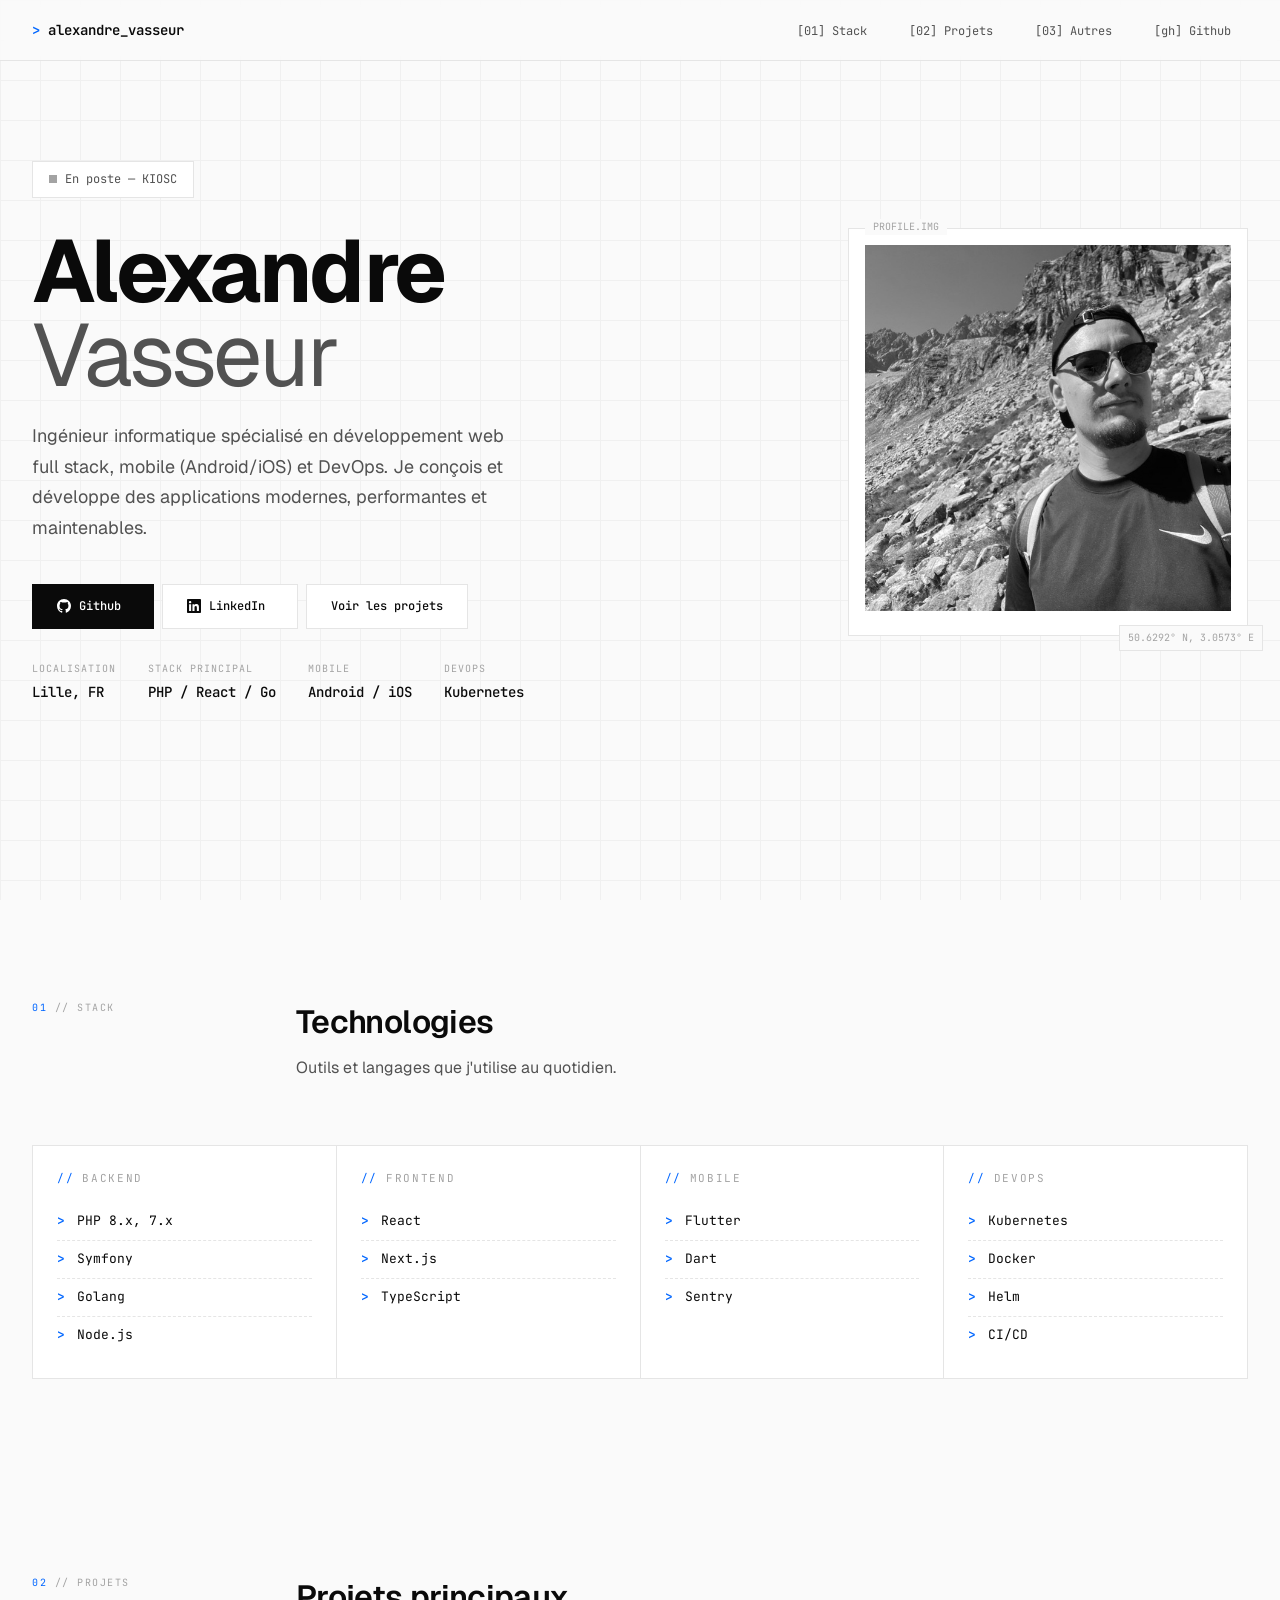
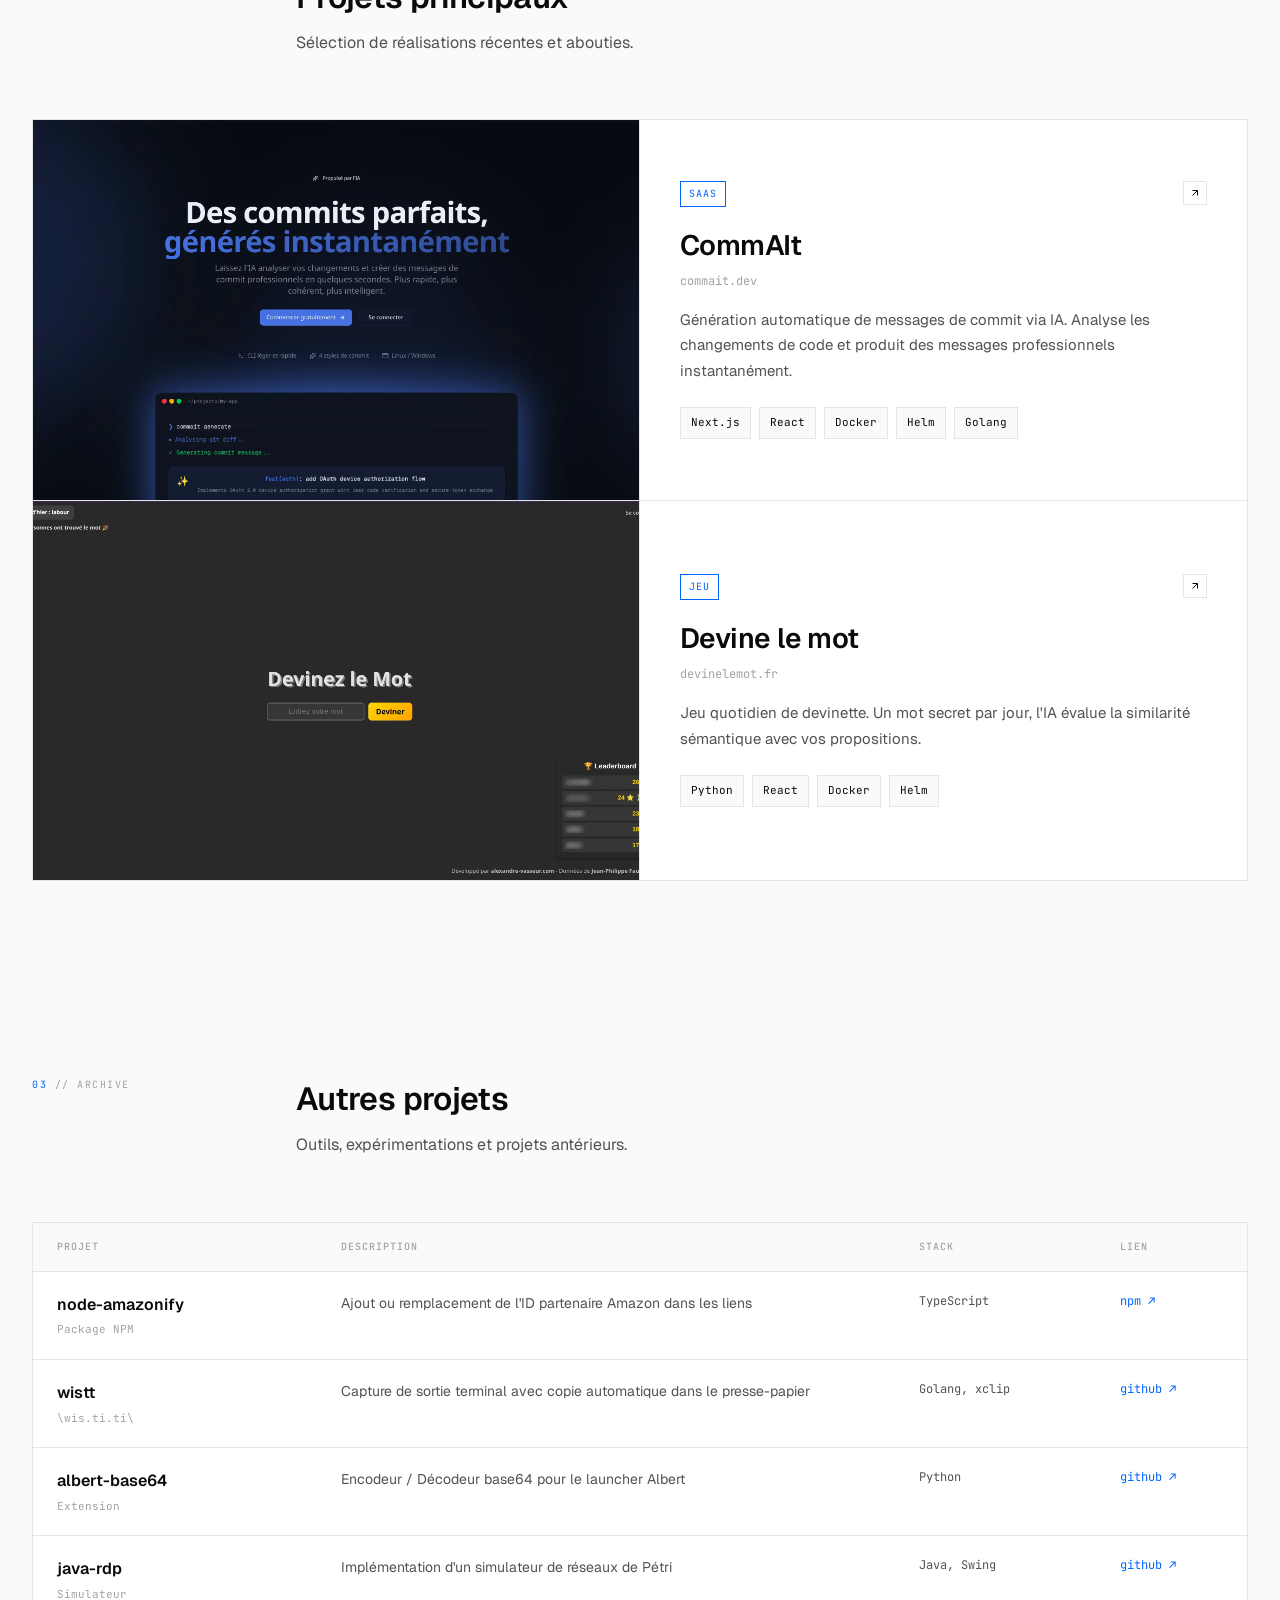
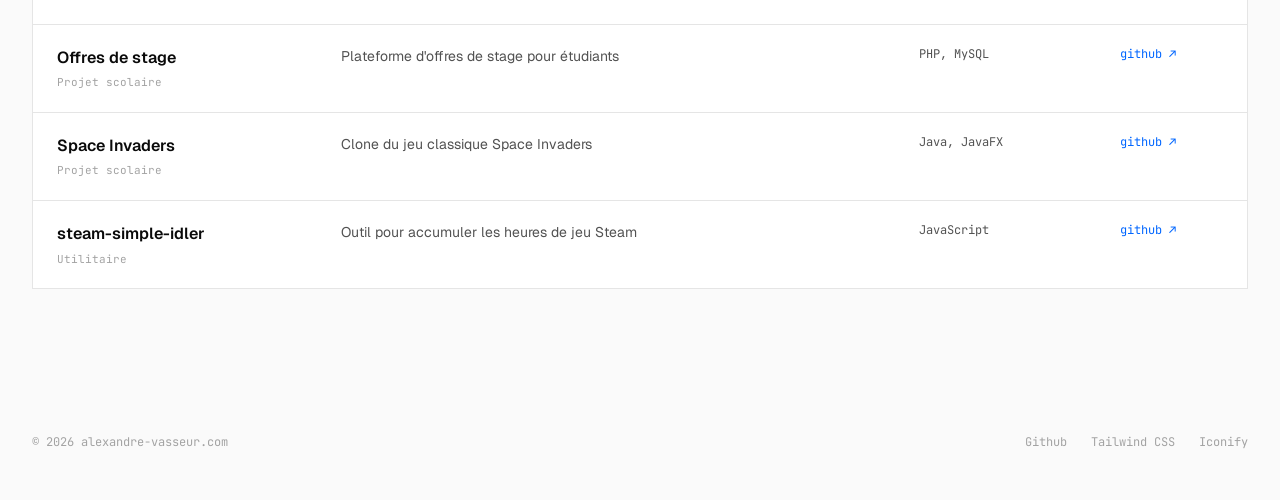
==== index.html @ a8e0637c "feat(website): remove unused OG image meta tag" ====
<!doctype html>
<html lang="fr">
    <head>
        <meta charset="UTF-8" />
        <meta name="viewport" content="width=device-width, initial-scale=1.0" />
        <title>Alexandre Vasseur — Ingénieur Full Stack</title>

        <!-- SEO -->
        <meta
            name="description"
            content="Ingénieur informatique spécialisé en développement web full stack, mobile (Android/iOS) et DevOps Kubernetes. Basé à Lille, France."
        />
        <meta
            name="keywords"
            content="développeur, full stack, PHP, React, Golang, Kubernetes, DevOps, mobile, Android, iOS, Lille"
        />
        <meta name="author" content="Alexandre Vasseur" />

        <!-- Open Graph / Facebook -->
        <meta property="og:type" content="website" />
        <meta property="og:url" content="https://alexandre-vasseur.com/" />
        <meta
            property="og:title"
            content="Alexandre Vasseur — Ingénieur Full Stack"
        />
        <meta
            property="og:description"
            content="Ingénieur informatique spécialisé en développement web full stack, mobile (Android/iOS) et DevOps Kubernetes. Basé à Lille, France."
        />
        <meta property="og:locale" content="fr_FR" />

        <!-- Canonical -->
        <link rel="canonical" href="https://alexandre-vasseur.com/" />

        <link rel="preconnect" href="https://fonts.googleapis.com" />
        <link rel="preconnect" href="https://fonts.gstatic.com" crossorigin />
        <link
            href="https://fonts.googleapis.com/css2?family=JetBrains+Mono:wght@400;500;600;700&family=Geist:wght@400;500;600;700&display=swap"
            rel="stylesheet"
        />
        <style>
            :root {
                --bg: #fafafa;
                --surface: #ffffff;
                --text: #0a0a0a;
                --text-secondary: #525252;
                --text-muted: #a3a3a3;
                --border: #e5e5e5;
                --border-strong: #d4d4d4;
                --accent: #0066ff;
                --accent-muted: #e8f0ff;
                --grid: #f0f0f0;
            }

            * {
                margin: 0;
                padding: 0;
                box-sizing: border-box;
            }

            html {
                scroll-behavior: smooth;
            }

            body {
                font-family: "Geist", system-ui, sans-serif;
                background: var(--bg);
                color: var(--text);
                line-height: 1.6;
                position: relative;
            }

            body::before {
                content: "";
                position: fixed;
                top: 0;
                left: 0;
                width: 100%;
                height: 100%;
                background-image:
                    linear-gradient(var(--grid) 1px, transparent 1px),
                    linear-gradient(90deg, var(--grid) 1px, transparent 1px);
                background-size: 40px 40px;
                pointer-events: none;
                z-index: -1;
            }

            .mono {
                font-family: "JetBrains Mono", monospace;
            }

            header {
                position: fixed;
                top: 0;
                left: 0;
                right: 0;
                z-index: 100;
                background: rgba(250, 250, 250, 0.9);
                backdrop-filter: blur(8px);
                border-bottom: 1px solid var(--border);
            }

            .header-inner {
                max-width: 1400px;
                margin: 0 auto;
                padding: 0 2rem;
                height: 60px;
                display: flex;
                align-items: center;
                justify-content: space-between;
            }

            .logo {
                font-family: "JetBrains Mono", monospace;
                font-size: 0.875rem;
                font-weight: 600;
                color: var(--text);
                text-decoration: none;
                display: flex;
                align-items: center;
                gap: 0.5rem;
            }

            .logo::before {
                content: ">";
                color: var(--accent);
            }

            .nav-links {
                display: flex;
                gap: 0.5rem;
                list-style: none;
            }

            .nav-links a {
                font-family: "JetBrains Mono", monospace;
                font-size: 0.75rem;
                text-decoration: none;
                color: var(--text-secondary);
                padding: 0.5rem 1rem;
                border: 1px solid transparent;
                transition: all 0.15s ease;
            }

            .nav-links a:hover {
                color: var(--text);
                border-color: var(--border);
                background: var(--surface);
            }

            .nav-links a.external-link::after {
                content: "";
                display: inline-block;
                width: 0;
                overflow: hidden;
                transition: width 0.15s ease;
            }

            .nav-links a.external-link:hover::after {
                content: " ↗";
                width: 1.2em;
            }

            /* External link buttons */
            .btn.external-link .arrow {
                display: inline-block;
                width: 0;
                overflow: hidden;
                transition: width 0.15s ease;
            }

            .btn.external-link:hover .arrow {
                width: 1em;
                margin-left: 0.25rem;
            }

            .container {
                max-width: 1400px;
                margin: 0 auto;
                padding: 0 2rem;
            }

            .hero {
                min-height: 100vh;
                padding-top: 60px;
                display: grid;
                grid-template-columns: 1fr 400px;
                gap: 4rem;
                align-items: center;
            }

            .hero-content {
                padding: 4rem 0;
            }

            .hero-status {
                display: inline-flex;
                align-items: center;
                gap: 0.5rem;
                font-family: "JetBrains Mono", monospace;
                font-size: 0.75rem;
                color: var(--text-secondary);
                padding: 0.5rem 1rem;
                background: var(--surface);
                border: 1px solid var(--border);
                margin-bottom: 2rem;
            }

            .hero-status::before {
                content: "";
                width: 8px;
                height: 8px;
                background: var(--text-muted);
            }

            .hero-title {
                font-size: clamp(3rem, 7vw, 5.5rem);
                font-weight: 700;
                line-height: 0.95;
                letter-spacing: -0.03em;
                margin-bottom: 1.5rem;
            }

            .hero-title span {
                display: block;
            }

            .hero-title .outline {
                color: var(--text-secondary);
                font-weight: 400;
            }

            .hero-description {
                font-size: 1.125rem;
                color: var(--text-secondary);
                max-width: 500px;
                margin-bottom: 2.5rem;
                line-height: 1.7;
            }

            .hero-meta {
                display: flex;
                gap: 2rem;
                padding-top: 2rem;
            }

            .meta-item {
                display: flex;
                flex-direction: column;
                gap: 0.25rem;
            }

            .meta-label {
                font-family: "JetBrains Mono", monospace;
                font-size: 0.625rem;
                text-transform: uppercase;
                letter-spacing: 0.1em;
                color: var(--text-muted);
            }

            .meta-value {
                font-family: "JetBrains Mono", monospace;
                font-size: 0.875rem;
                font-weight: 500;
            }

            .hero-visual {
                position: relative;
                padding: 2rem 0;
            }

            .hero-image-container {
                position: relative;
                background: var(--surface);
                border: 1px solid var(--border);
                padding: 1rem;
            }

            .hero-image-container::before {
                content: "PROFILE.IMG";
                position: absolute;
                top: -0.625rem;
                left: 1rem;
                font-family: "JetBrains Mono", monospace;
                font-size: 0.625rem;
                background: var(--bg);
                padding: 0 0.5rem;
                color: var(--text-muted);
            }

            .hero-image {
                width: 100%;
                aspect-ratio: 1;
                object-fit: cover;
                filter: grayscale(100%);
                transition: filter 0.3s ease;
            }

            .hero-image-container:hover .hero-image {
                filter: grayscale(0%);
            }

            .hero-coords {
                position: absolute;
                bottom: -1rem;
                right: -1rem;
                font-family: "JetBrains Mono", monospace;
                font-size: 0.625rem;
                color: var(--text-muted);
                background: var(--bg);
                padding: 0.25rem 0.5rem;
                border: 1px solid var(--border);
            }

            .hero-links {
                display: flex;
                gap: 0.5rem;
                margin-top: 1.5rem;
            }

            .btn {
                font-family: "JetBrains Mono", monospace;
                font-size: 0.75rem;
                font-weight: 500;
                text-decoration: none;
                padding: 0.75rem 1.5rem;
                border: 1px solid var(--border);
                background: var(--surface);
                color: var(--text);
                display: inline-flex;
                align-items: center;
                gap: 0.5rem;
                transition: all 0.15s ease;
                cursor: pointer;
            }

            .btn:hover {
                border-color: var(--text);
            }

            .btn-primary {
                background: var(--text);
                color: var(--surface);
                border-color: var(--text);
            }

            .btn-primary:hover {
                background: var(--accent);
                border-color: var(--accent);
            }

            .btn svg {
                width: 14px;
                height: 14px;
            }

            section {
                padding: 6rem 0;
            }

            .section-header {
                display: grid;
                grid-template-columns: 200px 1fr;
                gap: 4rem;
                margin-bottom: 4rem;
            }

            .section-label {
                font-family: "JetBrains Mono", monospace;
                font-size: 0.625rem;
                text-transform: uppercase;
                letter-spacing: 0.15em;
                color: var(--text-muted);
                padding-top: 0.25rem;
            }

            .section-label span {
                color: var(--accent);
            }

            .section-title {
                font-size: 2rem;
                font-weight: 600;
                letter-spacing: -0.02em;
            }

            .section-subtitle {
                color: var(--text-secondary);
                margin-top: 0.5rem;
                max-width: 500px;
            }

            .featured-grid {
                display: flex;
                flex-direction: column;
                gap: 1px;
                background: var(--border);
                border: 1px solid var(--border);
            }

            .featured-card {
                display: grid;
                grid-template-columns: 1fr 1fr;
                background: var(--surface);
                text-decoration: none;
                color: inherit;
                transition: background 0.15s ease;
            }

            .featured-card:hover {
                background: var(--accent-muted);
            }

            .featured-image {
                aspect-ratio: 16/10;
                overflow: hidden;
                border-right: 1px solid var(--border);
            }

            .featured-image img {
                width: 100%;
                height: 100%;
                object-fit: cover;
                transition: transform 0.4s ease;
            }

            .featured-card:hover .featured-image img {
                transform: scale(1.03);
            }

            .featured-content {
                padding: 2.5rem;
                display: flex;
                flex-direction: column;
                justify-content: center;
            }

            .featured-header {
                display: flex;
                align-items: flex-start;
                justify-content: space-between;
                margin-bottom: 1rem;
            }

            .featured-type {
                font-family: "JetBrains Mono", monospace;
                font-size: 0.625rem;
                text-transform: uppercase;
                letter-spacing: 0.1em;
                color: var(--accent);
                padding: 0.25rem 0.5rem;
                border: 1px solid var(--accent);
            }

            .featured-arrow {
                width: 24px;
                height: 24px;
                display: flex;
                align-items: center;
                justify-content: center;
                border: 1px solid var(--border);
                transition: all 0.15s ease;
            }

            .featured-card:hover .featured-arrow {
                border-color: var(--text);
                transform: translate(2px, -2px);
            }

            .featured-arrow svg {
                width: 12px;
                height: 12px;
            }

            .featured-name {
                font-size: 1.75rem;
                font-weight: 600;
                letter-spacing: -0.02em;
                margin-bottom: 0.25rem;
            }

            .featured-url {
                font-family: "JetBrains Mono", monospace;
                font-size: 0.75rem;
                color: var(--text-muted);
                margin-bottom: 1rem;
            }

            .featured-desc {
                color: var(--text-secondary);
                font-size: 0.9375rem;
                line-height: 1.7;
                margin-bottom: 1.5rem;
            }

            .featured-stack {
                display: flex;
                flex-wrap: wrap;
                gap: 0.5rem;
            }

            .featured-stack span {
                font-family: "JetBrains Mono", monospace;
                font-size: 0.6875rem;
                padding: 0.375rem 0.625rem;
                background: var(--bg);
                border: 1px solid var(--border);
            }

            .projects-table {
                width: 100%;
                border: 1px solid var(--border);
                border-collapse: collapse;
                background: var(--surface);
            }

            .projects-table thead {
                background: var(--bg);
                border-bottom: 1px solid var(--border);
            }

            .projects-table th {
                font-family: "JetBrains Mono", monospace;
                font-size: 0.625rem;
                font-weight: 500;
                text-transform: uppercase;
                letter-spacing: 0.1em;
                color: var(--text-muted);
                text-align: left;
                padding: 1rem 1.5rem;
            }

            .projects-table td {
                padding: 1.25rem 1.5rem;
                border-bottom: 1px solid var(--border);
                vertical-align: top;
            }

            .projects-table tr:last-child td {
                border-bottom: none;
            }

            .projects-table tbody tr {
                transition: background 0.15s ease;
            }

            .projects-table tbody tr:hover {
                background: var(--accent-muted);
            }

            .project-name {
                font-weight: 600;
                margin-bottom: 0.25rem;
            }

            .project-name a {
                color: inherit;
                text-decoration: none;
                transition: color 0.15s ease;
            }

            .project-name a:hover {
                color: var(--accent);
            }

            .project-subtitle {
                font-family: "JetBrains Mono", monospace;
                font-size: 0.6875rem;
                color: var(--text-muted);
            }

            .project-desc {
                font-size: 0.875rem;
                color: var(--text-secondary);
                max-width: 400px;
            }

            .project-stack {
                font-family: "JetBrains Mono", monospace;
                font-size: 0.75rem;
                color: var(--text-secondary);
            }

            .project-link {
                font-family: "JetBrains Mono", monospace;
                font-size: 0.75rem;
            }

            .project-link a {
                color: var(--accent);
                text-decoration: none;
                display: inline-flex;
                align-items: center;
                gap: 0.25rem;
            }

            .project-link a:hover {
                text-decoration: underline;
            }

            /* Stack Section */
            .stack-grid {
                display: grid;
                grid-template-columns: repeat(4, 1fr);
                gap: 1px;
                background: var(--border);
                border: 1px solid var(--border);
            }

            .stack-category {
                background: var(--surface);
                padding: 1.5rem;
            }

            .stack-category-header {
                font-family: "JetBrains Mono", monospace;
                font-size: 0.6875rem;
                text-transform: uppercase;
                letter-spacing: 0.15em;
                color: var(--text-muted);
                margin-bottom: 1rem;
                display: flex;
                align-items: center;
                gap: 0.5rem;
            }

            .stack-category-header::before {
                content: "//";
                color: var(--accent);
            }

            .stack-list {
                display: flex;
                flex-direction: column;
                gap: 0;
            }

            .stack-item {
                font-family: "JetBrains Mono", monospace;
                font-size: 0.8125rem;
                padding: 0.5rem 0;
                border-bottom: 1px dashed var(--border);
                color: var(--text);
                display: flex;
                align-items: center;
            }

            .stack-item:last-child {
                border-bottom: none;
            }

            .stack-item::before {
                content: ">";
                color: var(--accent);
                margin-right: 0.75rem;
                font-weight: 600;
            }

            footer {
                padding: 3rem 0;
            }

            .footer-inner {
                display: flex;
                justify-content: space-between;
                align-items: center;
            }

            .footer-left {
                font-family: "JetBrains Mono", monospace;
                font-size: 0.75rem;
                color: var(--text-muted);
            }

            .footer-links {
                display: flex;
                gap: 1.5rem;
            }

            .footer-links a {
                font-family: "JetBrains Mono", monospace;
                font-size: 0.75rem;
                color: var(--text-muted);
                text-decoration: none;
                transition: color 0.15s ease;
            }

            .footer-links a:hover {
                color: var(--text);
            }

            @media (max-width: 1024px) {
                .hero {
                    grid-template-columns: 1fr;
                    gap: 2rem;
                }

                .hero-visual {
                    max-width: 300px;
                }

                .section-header {
                    grid-template-columns: 1fr;
                    gap: 1rem;
                }

                .featured-card {
                    grid-template-columns: 1fr;
                }

                .featured-image {
                    border-right: none;
                    border-bottom: 1px solid var(--border);
                }

                .projects-table {
                    display: block;
                    overflow-x: auto;
                }

                .stack-grid {
                    grid-template-columns: repeat(2, 1fr);
                }
            }

            @media (max-width: 640px) {
                .header-inner {
                    padding: 0 1rem;
                }

                .nav-links {
                    display: none;
                }

                .container {
                    padding: 0 1rem;
                }

                .hero-title {
                    font-size: 3.5rem;
                }

                .hero-title span {
                    display: inline;
                }

                .hero-title .outline::before {
                    content: " ";
                }

                .hero-meta {
                    flex-wrap: wrap;
                    gap: 1.5rem;
                }

                .hero-links {
                    flex-direction: column;
                    width: 100%;
                }

                .hero-links .btn {
                    width: 100%;
                    justify-content: center;
                }

                .featured-content {
                    padding: 1.5rem;
                }

                .projects-table th,
                .projects-table td {
                    padding: 1rem;
                }

                .stack-grid {
                    grid-template-columns: 1fr;
                }

                .footer-inner {
                    flex-direction: column;
                    gap: 1rem;
                    text-align: center;
                }
            }
        </style>
    </head>
    <body>
        <header>
            <div class="header-inner">
                <a href="#" class="logo">alexandre_vasseur</a>
                <ul class="nav-links">
                    <li><a href="#stack">[01] Stack</a></li>
                    <li><a href="#projets">[02] Projets</a></li>
                    <li><a href="#autres">[03] Autres</a></li>
                    <li>
                        <a
                            href="https://github.com/vykio"
                            target="_blank"
                            class="external-link"
                            >[gh] Github</a
                        >
                    </li>
                </ul>
            </div>
        </header>

        <main class="container">
            <section class="hero">
                <div class="hero-content">
                    <div class="hero-status">En poste — KIOSC</div>
                    <h1 class="hero-title">
                        <span>Alexandre</span>
                        <span class="outline">Vasseur</span>
                    </h1>
                    <p class="hero-description">
                        Ingénieur informatique spécialisé en développement web
                        full stack, mobile (Android/iOS) et DevOps. Je conçois
                        et développe des applications modernes, performantes et
                        maintenables.
                    </p>
                    <div class="hero-links">
                        <a
                            href="https://github.com/vykio"
                            target="_blank"
                            class="btn btn-primary external-link"
                        >
                            <svg viewBox="0 0 24 24" fill="currentColor">
                                <path
                                    d="M12 0c-6.626 0-12 5.373-12 12 0 5.302 3.438 9.8 8.207 11.387.599.111.793-.261.793-.577v-2.234c-3.338.726-4.033-1.416-4.033-1.416-.546-1.387-1.333-1.756-1.333-1.756-1.089-.745.083-.729.083-.729 1.205.084 1.839 1.237 1.839 1.237 1.07 1.834 2.807 1.304 3.492.997.107-.775.418-1.305.762-1.604-2.665-.305-5.467-1.334-5.467-5.931 0-1.311.469-2.381 1.236-3.221-.124-.303-.535-1.524.117-3.176 0 0 1.008-.322 3.301 1.23.957-.266 1.983-.399 3.003-.404 1.02.005 2.047.138 3.006.404 2.291-1.552 3.297-1.23 3.297-1.23.653 1.653.242 2.874.118 3.176.77.84 1.235 1.911 1.235 3.221 0 4.609-2.807 5.624-5.479 5.921.43.372.823 1.102.823 2.222v3.293c0 .319.192.694.801.576 4.765-1.589 8.199-6.086 8.199-11.386 0-6.627-5.373-12-12-12z"
                                />
                            </svg>
                            Github<span class="arrow">↗</span>
                        </a>
                        <a
                            href="https://www.linkedin.com/in/alexandrevasseur0"
                            target="_blank"
                            class="btn external-link"
                        >
                            <svg viewBox="0 0 24 24" fill="currentColor">
                                <path
                                    d="M20.447 20.452h-3.554v-5.569c0-1.328-.027-3.037-1.852-3.037-1.853 0-2.136 1.445-2.136 2.939v5.667H9.351V9h3.414v1.561h.046c.477-.9 1.637-1.85 3.37-1.85 3.601 0 4.267 2.37 4.267 5.455v6.286zM5.337 7.433c-1.144 0-2.063-.926-2.063-2.065 0-1.138.92-2.063 2.063-2.063 1.14 0 2.064.925 2.064 2.063 0 1.139-.925 2.065-2.064 2.065zm1.782 13.019H3.555V9h3.564v11.452zM22.225 0H1.771C.792 0 0 .774 0 1.729v20.542C0 23.227.792 24 1.771 24h20.451C23.2 24 24 23.227 24 22.271V1.729C24 .774 23.2 0 22.222 0h.003z"
                                />
                            </svg>
                            LinkedIn<span class="arrow">↗</span>
                        </a>
                        <a href="#projets" class="btn">Voir les projets</a>
                    </div>
                    <div class="hero-meta">
                        <div class="meta-item">
                            <span class="meta-label">Localisation</span>
                            <span class="meta-value mono">Lille, FR</span>
                        </div>
                        <div class="meta-item">
                            <span class="meta-label">Stack principal</span>
                            <span class="meta-value mono"
                                >PHP / React / Go</span
                            >
                        </div>
                        <div class="meta-item">
                            <span class="meta-label">Mobile</span>
                            <span class="meta-value mono">Android / iOS</span>
                        </div>
                        <div class="meta-item">
                            <span class="meta-label">DevOps</span>
                            <span class="meta-value mono">Kubernetes</span>
                        </div>
                    </div>
                </div>
                <div class="hero-visual">
                    <div class="hero-image-container">
                        <img
                            src="avatar.jpg"
                            alt="Alexandre Vasseur"
                            class="hero-image"
                        />
                        <div class="hero-coords">50.6292° N, 3.0573° E</div>
                    </div>
                </div>
            </section>

            <section id="stack">
                <div class="section-header">
                    <div class="section-label"><span>01</span> // Stack</div>
                    <div>
                        <h2 class="section-title">Technologies</h2>
                        <p class="section-subtitle">
                            Outils et langages que j'utilise au quotidien.
                        </p>
                    </div>
                </div>

                <div class="stack-grid">
                    <div class="stack-category">
                        <div class="stack-category-header">Backend</div>
                        <div class="stack-list">
                            <div class="stack-item">PHP 8.x, 7.x</div>
                            <div class="stack-item">Symfony</div>
                            <div class="stack-item">Golang</div>
                            <div class="stack-item">Node.js</div>
                        </div>
                    </div>

                    <div class="stack-category">
                        <div class="stack-category-header">Frontend</div>
                        <div class="stack-list">
                            <div class="stack-item">React</div>
                            <div class="stack-item">Next.js</div>
                            <div class="stack-item">TypeScript</div>
                        </div>
                    </div>

                    <div class="stack-category">
                        <div class="stack-category-header">Mobile</div>
                        <div class="stack-list">
                            <div class="stack-item">Flutter</div>
                            <div class="stack-item">Dart</div>
                            <div class="stack-item">Sentry</div>
                        </div>
                    </div>

                    <div class="stack-category">
                        <div class="stack-category-header">DevOps</div>
                        <div class="stack-list">
                            <div class="stack-item">Kubernetes</div>
                            <div class="stack-item">Docker</div>
                            <div class="stack-item">Helm</div>
                            <div class="stack-item">CI/CD</div>
                        </div>
                    </div>
                </div>
            </section>

            <section id="projets">
                <div class="section-header">
                    <div class="section-label"><span>02</span> // Projets</div>
                    <div>
                        <h2 class="section-title">Projets principaux</h2>
                        <p class="section-subtitle">
                            Sélection de réalisations récentes et abouties.
                        </p>
                    </div>
                </div>

                <div class="featured-grid">
                    <a
                        href="https://commait.dev"
                        target="_blank"
                        class="featured-card"
                    >
                        <div class="featured-image">
                            <img src="commait.webp" alt="CommAIt" />
                        </div>
                        <div class="featured-content">
                            <div class="featured-header">
                                <span class="featured-type">SaaS</span>
                                <span class="featured-arrow">
                                    <svg
                                        viewBox="0 0 24 24"
                                        fill="none"
                                        stroke="currentColor"
                                        stroke-width="2"
                                    >
                                        <path d="M7 17L17 7M17 7H7M17 7V17" />
                                    </svg>
                                </span>
                            </div>
                            <h3 class="featured-name">CommAIt</h3>
                            <span class="featured-url">commait.dev</span>
                            <p class="featured-desc">
                                Génération automatique de messages de commit via
                                IA. Analyse les changements de code et produit
                                des messages professionnels instantanément.
                            </p>
                            <div class="featured-stack">
                                <span>Next.js</span>
                                <span>React</span>
                                <span>Docker</span>
                                <span>Helm</span>
                                <span>Golang</span>
                            </div>
                        </div>
                    </a>

                    <a
                        href="https://devinelemot.fr"
                        target="_blank"
                        class="featured-card"
                    >
                        <div class="featured-image">
                            <img src="devinelemot.webp" alt="Devine le mot" />
                        </div>
                        <div class="featured-content">
                            <div class="featured-header">
                                <span class="featured-type">Jeu</span>
                                <span class="featured-arrow">
                                    <svg
                                        viewBox="0 0 24 24"
                                        fill="none"
                                        stroke="currentColor"
                                        stroke-width="2"
                                    >
                                        <path d="M7 17L17 7M17 7H7M17 7V17" />
                                    </svg>
                                </span>
                            </div>
                            <h3 class="featured-name">Devine le mot</h3>
                            <span class="featured-url">devinelemot.fr</span>
                            <p class="featured-desc">
                                Jeu quotidien de devinette. Un mot secret par
                                jour, l'IA évalue la similarité sémantique avec
                                vos propositions.
                            </p>
                            <div class="featured-stack">
                                <span>Python</span>
                                <span>React</span>
                                <span>Docker</span>
                                <span>Helm</span>
                            </div>
                        </div>
                    </a>
                </div>
            </section>

            <section id="autres">
                <div class="section-header">
                    <div class="section-label"><span>03</span> // Archive</div>
                    <div>
                        <h2 class="section-title">Autres projets</h2>
                        <p class="section-subtitle">
                            Outils, expérimentations et projets antérieurs.
                        </p>
                    </div>
                </div>

                <table class="projects-table">
                    <thead>
                        <tr>
                            <th>Projet</th>
                            <th>Description</th>
                            <th>Stack</th>
                            <th>Lien</th>
                        </tr>
                    </thead>
                    <tbody>
                        <tr>
                            <td>
                                <div class="project-name">
                                    <a
                                        href="https://github.com/vykio/node-amazonify"
                                        target="_blank"
                                        >node-amazonify</a
                                    >
                                </div>
                                <div class="project-subtitle">Package NPM</div>
                            </td>
                            <td class="project-desc">
                                Ajout ou remplacement de l'ID partenaire Amazon
                                dans les liens
                            </td>
                            <td class="project-stack">TypeScript</td>
                            <td class="project-link">
                                <a
                                    href="https://www.npmjs.com/package/amazonify"
                                    target="_blank"
                                    >npm ↗</a
                                >
                            </td>
                        </tr>
                        <tr>
                            <td>
                                <div class="project-name">
                                    <a
                                        href="https://github.com/vykio/wistt"
                                        target="_blank"
                                        >wistt</a
                                    >
                                </div>
                                <div class="project-subtitle">\wis.ti.ti\</div>
                            </td>
                            <td class="project-desc">
                                Capture de sortie terminal avec copie
                                automatique dans le presse-papier
                            </td>
                            <td class="project-stack">Golang, xclip</td>
                            <td class="project-link">
                                <a
                                    href="https://github.com/vykio/wistt"
                                    target="_blank"
                                    >github ↗</a
                                >
                            </td>
                        </tr>
                        <tr>
                            <td>
                                <div class="project-name">
                                    <a
                                        href="https://github.com/vykio/albert-base64"
                                        target="_blank"
                                        >albert-base64</a
                                    >
                                </div>
                                <div class="project-subtitle">Extension</div>
                            </td>
                            <td class="project-desc">
                                Encodeur / Décodeur base64 pour le launcher
                                Albert
                            </td>
                            <td class="project-stack">Python</td>
                            <td class="project-link">
                                <a
                                    href="https://github.com/vykio/albert-base64"
                                    target="_blank"
                                    >github ↗</a
                                >
                            </td>
                        </tr>
                        <tr>
                            <td>
                                <div class="project-name">
                                    <a
                                        href="https://github.com/vykio/java-rdp"
                                        target="_blank"
                                        >java-rdp</a
                                    >
                                </div>
                                <div class="project-subtitle">Simulateur</div>
                            </td>
                            <td class="project-desc">
                                Implémentation d'un simulateur de réseaux de
                                Pétri
                            </td>
                            <td class="project-stack">Java, Swing</td>
                            <td class="project-link">
                                <a
                                    href="https://github.com/vykio/java-rdp"
                                    target="_blank"
                                    >github ↗</a
                                >
                            </td>
                        </tr>
                        <tr>
                            <td>
                                <div class="project-name">
                                    <a
                                        href="https://github.com/vykio/Projet-ING1-Offre-de-Stage"
                                        target="_blank"
                                        >Offres de stage</a
                                    >
                                </div>
                                <div class="project-subtitle">
                                    Projet scolaire
                                </div>
                            </td>
                            <td class="project-desc">
                                Plateforme d'offres de stage pour étudiants
                            </td>
                            <td class="project-stack">PHP, MySQL</td>
                            <td class="project-link">
                                <a
                                    href="https://github.com/vykio/Projet-ING1-Offre-de-Stage"
                                    target="_blank"
                                    >github ↗</a
                                >
                            </td>
                        </tr>
                        <tr>
                            <td>
                                <div class="project-name">
                                    <a
                                        href="https://github.com/vykio/Space-Invaders-JAVA"
                                        target="_blank"
                                        >Space Invaders</a
                                    >
                                </div>
                                <div class="project-subtitle">
                                    Projet scolaire
                                </div>
                            </td>
                            <td class="project-desc">
                                Clone du jeu classique Space Invaders
                            </td>
                            <td class="project-stack">Java, JavaFX</td>
                            <td class="project-link">
                                <a
                                    href="https://github.com/vykio/Space-Invaders-JAVA"
                                    target="_blank"
                                    >github ↗</a
                                >
                            </td>
                        </tr>
                        <tr>
                            <td>
                                <div class="project-name">
                                    <a
                                        href="https://github.com/vykio/steam-simple-idler"
                                        target="_blank"
                                        >steam-simple-idler</a
                                    >
                                </div>
                                <div class="project-subtitle">Utilitaire</div>
                            </td>
                            <td class="project-desc">
                                Outil pour accumuler les heures de jeu Steam
                            </td>
                            <td class="project-stack">JavaScript</td>
                            <td class="project-link">
                                <a
                                    href="https://github.com/vykio/steam-simple-idler"
                                    target="_blank"
                                    >github ↗</a
                                >
                            </td>
                        </tr>
                    </tbody>
                </table>
            </section>
        </main>

        <footer>
            <div class="container">
                <div class="footer-inner">
                    <span class="footer-left"
                        >© 2026 alexandre-vasseur.com</span
                    >
                    <div class="footer-links">
                        <a href="https://github.com/vykio" target="_blank"
                            >Github</a
                        >
                        <a href="https://tailwindcss.com/" target="_blank"
                            >Tailwind CSS</a
                        >
                        <a href="https://iconify.design/" target="_blank"
                            >Iconify</a
                        >
                    </div>
                </div>
            </div>
        </footer>
    </body>
</html>
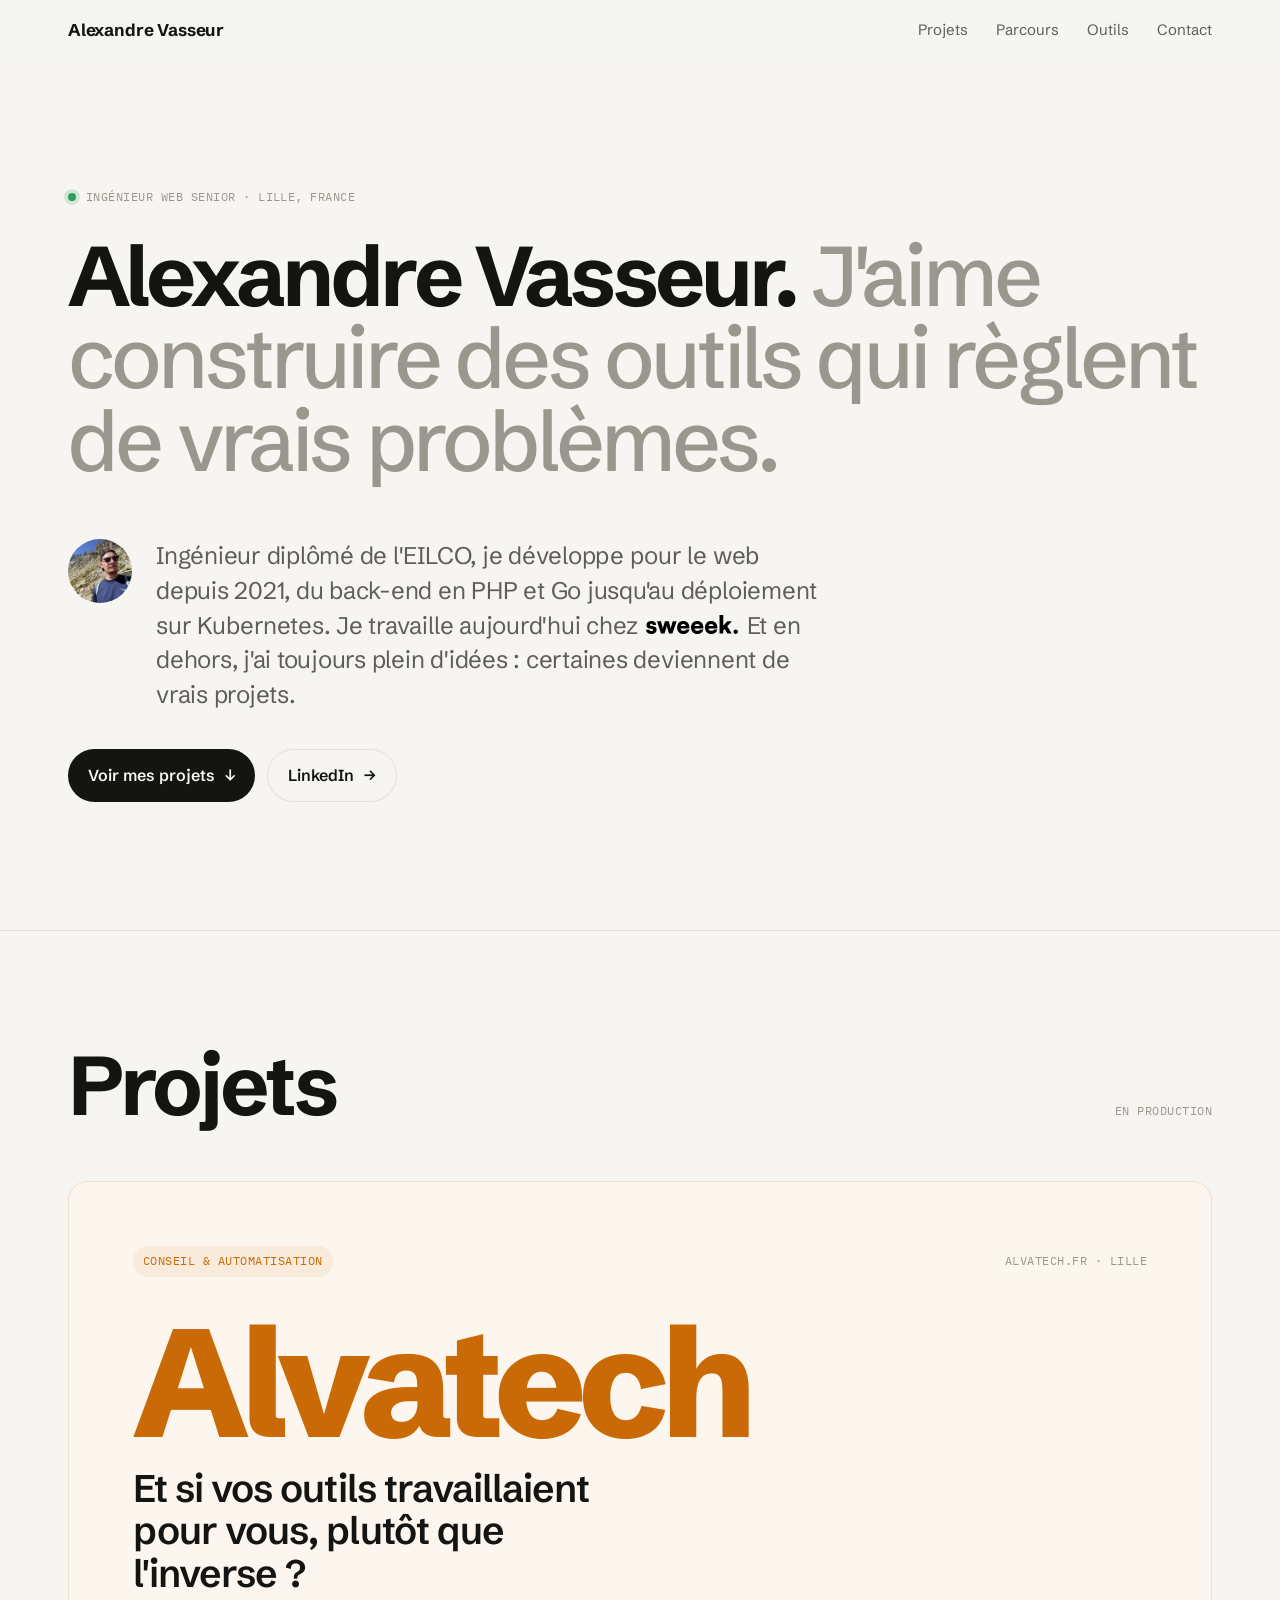
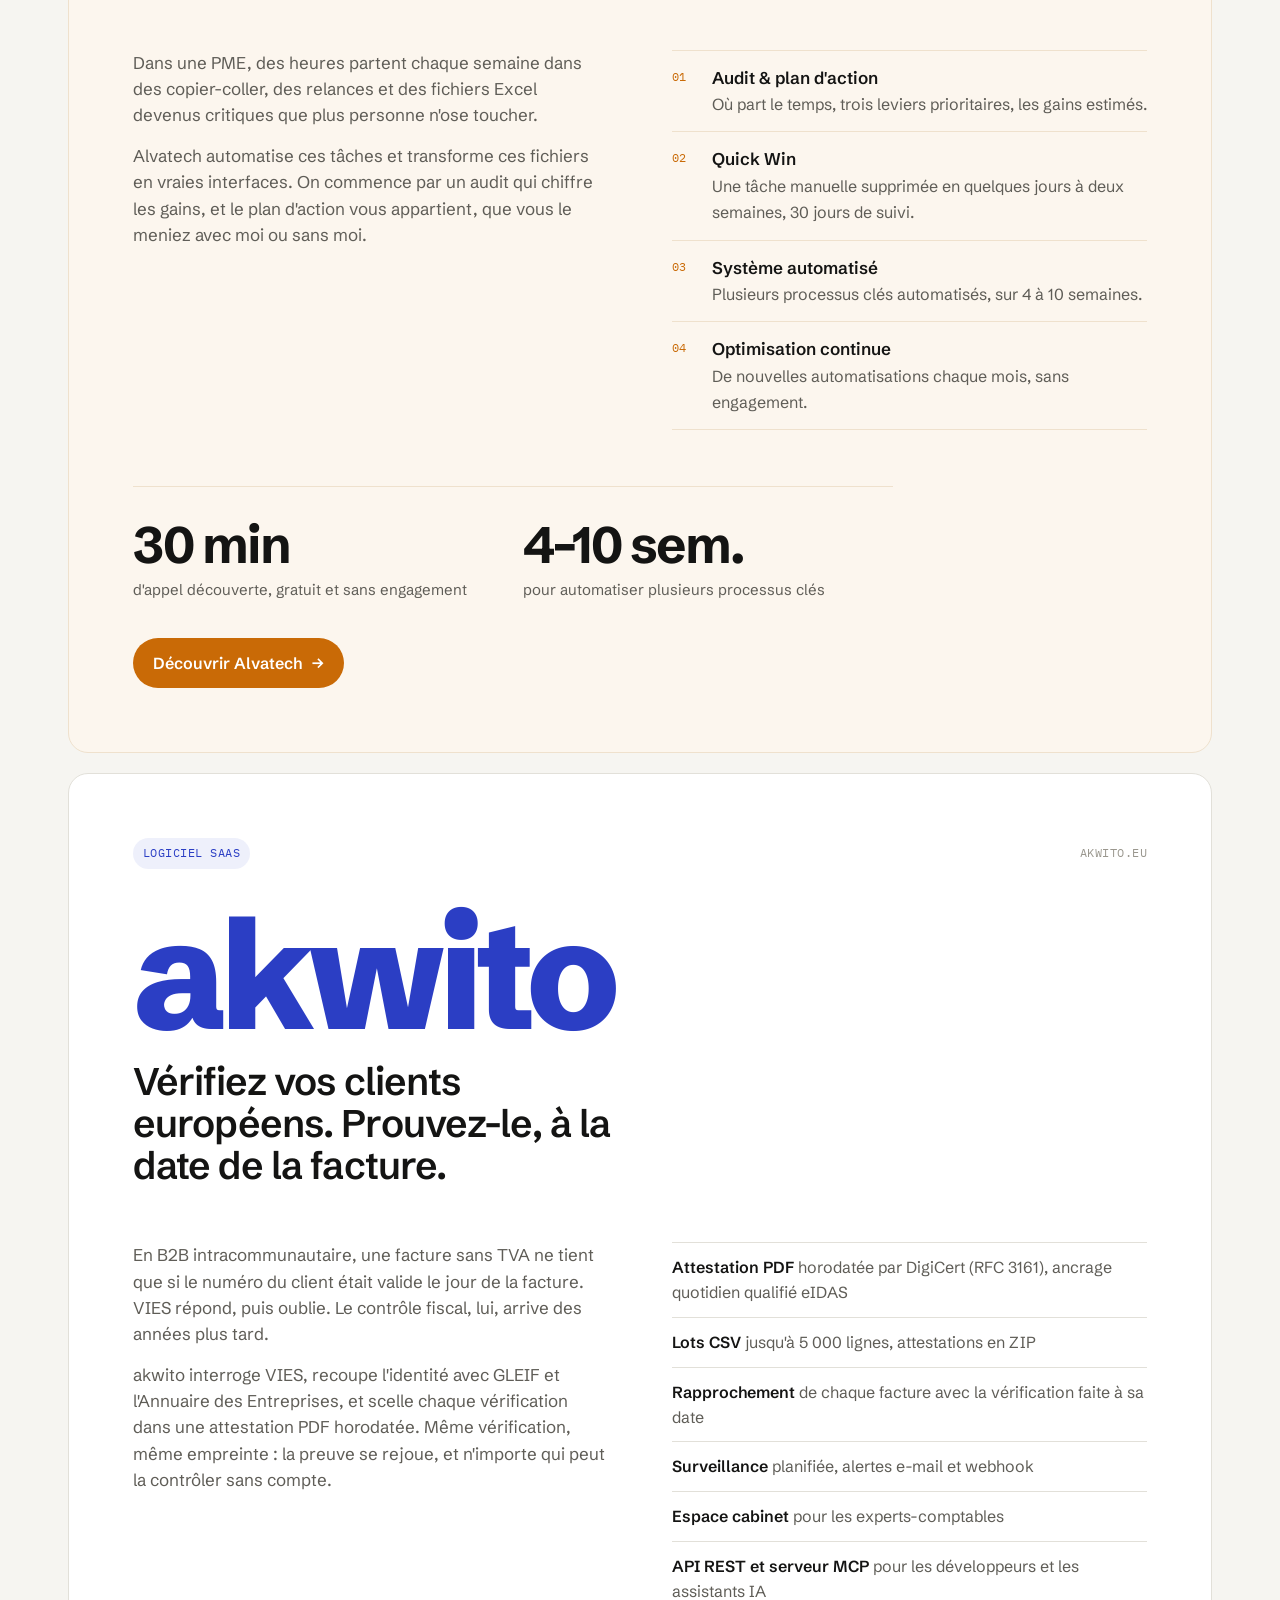
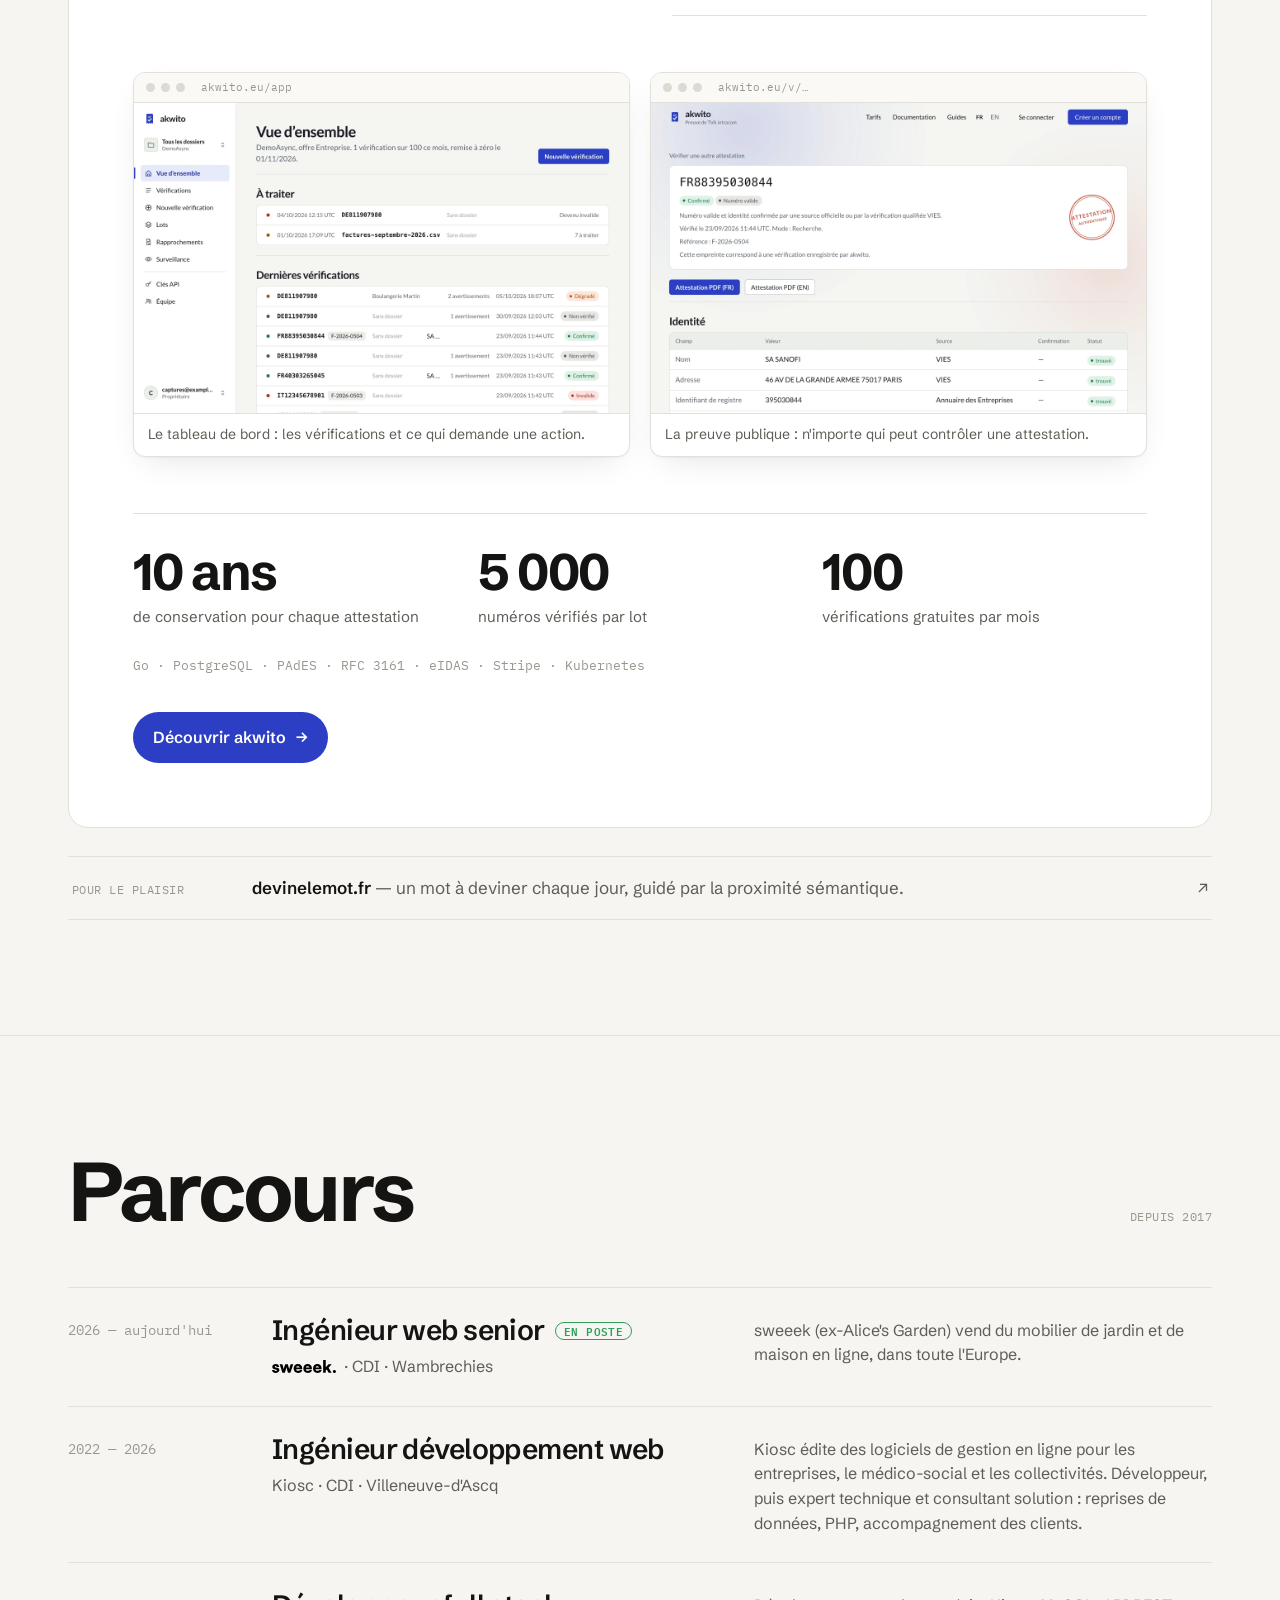
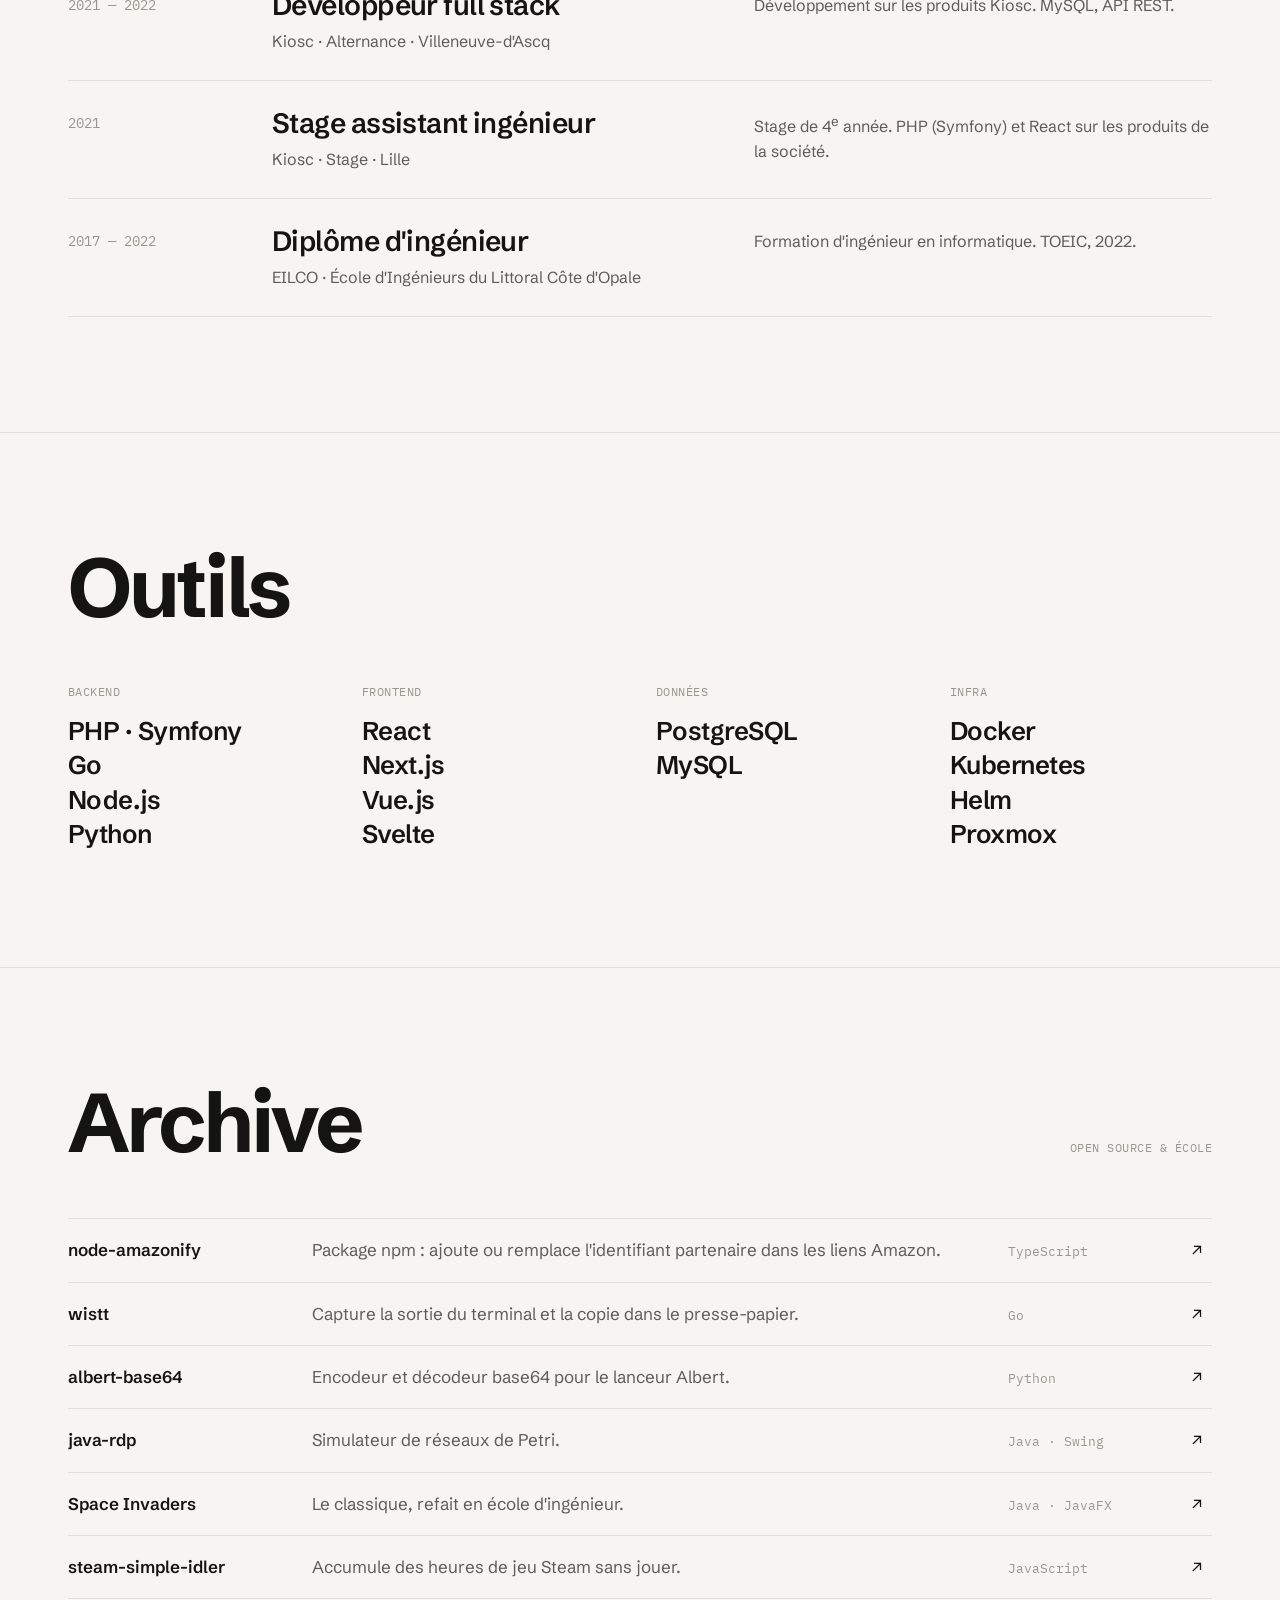
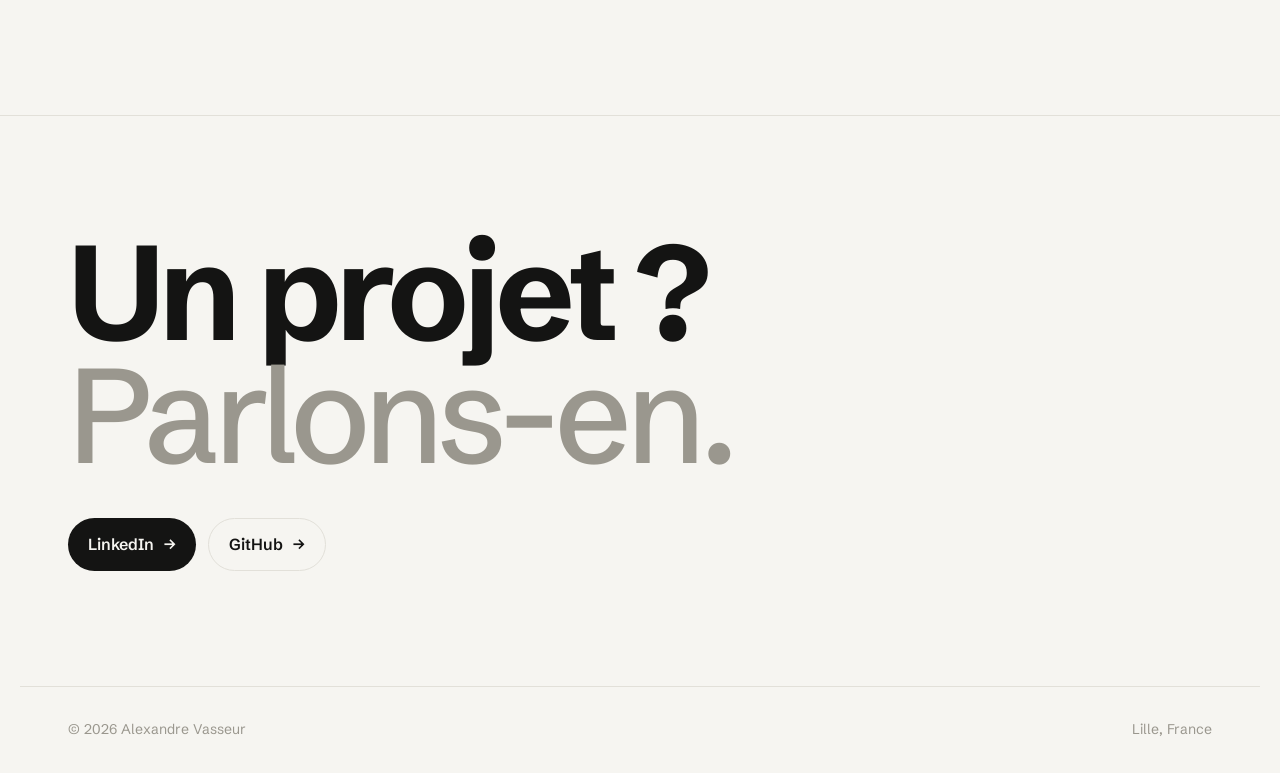
==== commit 16f6bb0f: "feat(site): refonte du portfolio ; nginx non-root sur 8080 avec gzip et cache des images Co-Authored" ====
--- a/index.html
+++ b/index.html
@@ -1,1240 +1,382 @@
 <!doctype html>
 <html lang="fr">
-    <head>
-        <meta charset="UTF-8" />
-        <meta name="viewport" content="width=device-width, initial-scale=1.0" />
-        <title>Alexandre Vasseur — Ingénieur Full Stack</title>
-
-        <!-- SEO -->
-        <meta
-            name="description"
-            content="Ingénieur informatique spécialisé en développement web full stack, mobile (Android/iOS) et DevOps Kubernetes. Basé à Lille, France."
-        />
-        <meta
-            name="keywords"
-            content="développeur, full stack, PHP, React, Golang, Kubernetes, DevOps, mobile, Android, iOS, Lille"
-        />
-        <meta name="author" content="Alexandre Vasseur" />
-
-        <!-- Open Graph / Facebook -->
-        <meta property="og:type" content="website" />
-        <meta property="og:url" content="https://alexandre-vasseur.com/" />
-        <meta
-            property="og:title"
-            content="Alexandre Vasseur — Ingénieur Full Stack"
-        />
-        <meta
-            property="og:description"
-            content="Ingénieur informatique spécialisé en développement web full stack, mobile (Android/iOS) et DevOps Kubernetes. Basé à Lille, France."
-        />
-        <meta property="og:locale" content="fr_FR" />
-
-        <!-- Canonical -->
-        <link rel="canonical" href="https://alexandre-vasseur.com/" />
-
-        <link rel="preconnect" href="https://fonts.googleapis.com" />
-        <link rel="preconnect" href="https://fonts.gstatic.com" crossorigin />
-        <link
-            href="https://fonts.googleapis.com/css2?family=JetBrains+Mono:wght@400;500;600;700&family=Geist:wght@400;500;600;700&display=swap"
-            rel="stylesheet"
-        />
-        <style>
-            :root {
-                --bg: #fafafa;
-                --surface: #ffffff;
-                --text: #0a0a0a;
-                --text-secondary: #525252;
-                --text-muted: #a3a3a3;
-                --border: #e5e5e5;
-                --border-strong: #d4d4d4;
-                --accent: #0066ff;
-                --accent-muted: #e8f0ff;
-                --grid: #f0f0f0;
-            }
-
-            * {
-                margin: 0;
-                padding: 0;
-                box-sizing: border-box;
-            }
-
-            html {
-                scroll-behavior: smooth;
-            }
-
-            body {
-                font-family: "Geist", system-ui, sans-serif;
-                background: var(--bg);
-                color: var(--text);
-                line-height: 1.6;
-                position: relative;
-            }
-
-            body::before {
-                content: "";
-                position: fixed;
-                top: 0;
-                left: 0;
-                width: 100%;
-                height: 100%;
-                background-image:
-                    linear-gradient(var(--grid) 1px, transparent 1px),
-                    linear-gradient(90deg, var(--grid) 1px, transparent 1px);
-                background-size: 40px 40px;
-                pointer-events: none;
-                z-index: -1;
-            }
-
-            .mono {
-                font-family: "JetBrains Mono", monospace;
-            }
-
-            header {
-                position: fixed;
-                top: 0;
-                left: 0;
-                right: 0;
-                z-index: 100;
-                background: rgba(250, 250, 250, 0.9);
-                backdrop-filter: blur(8px);
-                border-bottom: 1px solid var(--border);
-            }
-
-            .header-inner {
-                max-width: 1400px;
-                margin: 0 auto;
-                padding: 0 2rem;
-                height: 60px;
-                display: flex;
-                align-items: center;
-                justify-content: space-between;
-            }
-
-            .logo {
-                font-family: "JetBrains Mono", monospace;
-                font-size: 0.875rem;
-                font-weight: 600;
-                color: var(--text);
-                text-decoration: none;
-                display: flex;
-                align-items: center;
-                gap: 0.5rem;
-            }
-
-            .logo::before {
-                content: ">";
-                color: var(--accent);
-            }
-
-            .nav-links {
-                display: flex;
-                gap: 0.5rem;
-                list-style: none;
-            }
-
-            .nav-links a {
-                font-family: "JetBrains Mono", monospace;
-                font-size: 0.75rem;
-                text-decoration: none;
-                color: var(--text-secondary);
-                padding: 0.5rem 1rem;
-                border: 1px solid transparent;
-                transition: all 0.15s ease;
-            }
-
-            .nav-links a:hover {
-                color: var(--text);
-                border-color: var(--border);
-                background: var(--surface);
-            }
-
-            .nav-links a.external-link::after {
-                content: "";
-                display: inline-block;
-                width: 0;
-                overflow: hidden;
-                transition: width 0.15s ease;
-            }
-
-            .nav-links a.external-link:hover::after {
-                content: " ↗";
-                width: 1.2em;
-            }
-
-            /* External link buttons */
-            .btn.external-link .arrow {
-                display: inline-block;
-                width: 0;
-                overflow: hidden;
-                transition: width 0.15s ease;
-            }
-
-            .btn.external-link:hover .arrow {
-                width: 1em;
-                margin-left: 0.25rem;
-            }
-
-            .container {
-                max-width: 1400px;
-                margin: 0 auto;
-                padding: 0 2rem;
-            }
-
-            .hero {
-                min-height: 100vh;
-                padding-top: 60px;
-                display: grid;
-                grid-template-columns: 1fr 400px;
-                gap: 4rem;
-                align-items: center;
-            }
-
-            .hero-content {
-                padding: 4rem 0;
-            }
-
-            .hero-status {
-                display: inline-flex;
-                align-items: center;
-                gap: 0.5rem;
-                font-family: "JetBrains Mono", monospace;
-                font-size: 0.75rem;
-                color: var(--text-secondary);
-                padding: 0.5rem 1rem;
-                background: var(--surface);
-                border: 1px solid var(--border);
-                margin-bottom: 2rem;
-            }
-
-            .hero-status::before {
-                content: "";
-                width: 8px;
-                height: 8px;
-                background: var(--text-muted);
-            }
-
-            .hero-title {
-                font-size: clamp(3rem, 7vw, 5.5rem);
-                font-weight: 700;
-                line-height: 0.95;
-                letter-spacing: -0.03em;
-                margin-bottom: 1.5rem;
-            }
-
-            .hero-title span {
-                display: block;
-            }
-
-            .hero-title .outline {
-                color: var(--text-secondary);
-                font-weight: 400;
-            }
-
-            .hero-description {
-                font-size: 1.125rem;
-                color: var(--text-secondary);
-                max-width: 500px;
-                margin-bottom: 2.5rem;
-                line-height: 1.7;
-            }
-
-            .hero-meta {
-                display: flex;
-                gap: 2rem;
-                padding-top: 2rem;
-            }
-
-            .meta-item {
-                display: flex;
-                flex-direction: column;
-                gap: 0.25rem;
-            }
-
-            .meta-label {
-                font-family: "JetBrains Mono", monospace;
-                font-size: 0.625rem;
-                text-transform: uppercase;
-                letter-spacing: 0.1em;
-                color: var(--text-muted);
-            }
-
-            .meta-value {
-                font-family: "JetBrains Mono", monospace;
-                font-size: 0.875rem;
-                font-weight: 500;
-            }
-
-            .hero-visual {
-                position: relative;
-                padding: 2rem 0;
-            }
-
-            .hero-image-container {
-                position: relative;
-                background: var(--surface);
-                border: 1px solid var(--border);
-                padding: 1rem;
-            }
-
-            .hero-image-container::before {
-                content: "PROFILE.IMG";
-                position: absolute;
-                top: -0.625rem;
-                left: 1rem;
-                font-family: "JetBrains Mono", monospace;
-                font-size: 0.625rem;
-                background: var(--bg);
-                padding: 0 0.5rem;
-                color: var(--text-muted);
-            }
-
-            .hero-image {
-                width: 100%;
-                aspect-ratio: 1;
-                object-fit: cover;
-                filter: grayscale(100%);
-                transition: filter 0.3s ease;
-            }
-
-            .hero-image-container:hover .hero-image {
-                filter: grayscale(0%);
-            }
-
-            .hero-coords {
-                position: absolute;
-                bottom: -1rem;
-                right: -1rem;
-                font-family: "JetBrains Mono", monospace;
-                font-size: 0.625rem;
-                color: var(--text-muted);
-                background: var(--bg);
-                padding: 0.25rem 0.5rem;
-                border: 1px solid var(--border);
-            }
-
-            .hero-links {
-                display: flex;
-                gap: 0.5rem;
-                margin-top: 1.5rem;
-            }
-
-            .btn {
-                font-family: "JetBrains Mono", monospace;
-                font-size: 0.75rem;
-                font-weight: 500;
-                text-decoration: none;
-                padding: 0.75rem 1.5rem;
-                border: 1px solid var(--border);
-                background: var(--surface);
-                color: var(--text);
-                display: inline-flex;
-                align-items: center;
-                gap: 0.5rem;
-                transition: all 0.15s ease;
-                cursor: pointer;
-            }
-
-            .btn:hover {
-                border-color: var(--text);
-            }
-
-            .btn-primary {
-                background: var(--text);
-                color: var(--surface);
-                border-color: var(--text);
-            }
-
-            .btn-primary:hover {
-                background: var(--accent);
-                border-color: var(--accent);
-            }
-
-            .btn svg {
-                width: 14px;
-                height: 14px;
-            }
-
-            section {
-                padding: 6rem 0;
-            }
-
-            .section-header {
-                display: grid;
-                grid-template-columns: 200px 1fr;
-                gap: 4rem;
-                margin-bottom: 4rem;
-            }
-
-            .section-label {
-                font-family: "JetBrains Mono", monospace;
-                font-size: 0.625rem;
-                text-transform: uppercase;
-                letter-spacing: 0.15em;
-                color: var(--text-muted);
-                padding-top: 0.25rem;
-            }
-
-            .section-label span {
-                color: var(--accent);
-            }
-
-            .section-title {
-                font-size: 2rem;
-                font-weight: 600;
-                letter-spacing: -0.02em;
-            }
-
-            .section-subtitle {
-                color: var(--text-secondary);
-                margin-top: 0.5rem;
-                max-width: 500px;
-            }
-
-            .featured-grid {
-                display: flex;
-                flex-direction: column;
-                gap: 1px;
-                background: var(--border);
-                border: 1px solid var(--border);
-            }
-
-            .featured-card {
-                display: grid;
-                grid-template-columns: 1fr 1fr;
-                background: var(--surface);
-                text-decoration: none;
-                color: inherit;
-                transition: background 0.15s ease;
-            }
-
-            .featured-card:hover {
-                background: var(--accent-muted);
-            }
-
-            .featured-image {
-                aspect-ratio: 16/10;
-                overflow: hidden;
-                border-right: 1px solid var(--border);
-            }
-
-            .featured-image img {
-                width: 100%;
-                height: 100%;
-                object-fit: cover;
-                transition: transform 0.4s ease;
-            }
-
-            .featured-card:hover .featured-image img {
-                transform: scale(1.03);
-            }
-
-            .featured-content {
-                padding: 2.5rem;
-                display: flex;
-                flex-direction: column;
-                justify-content: center;
-            }
-
-            .featured-header {
-                display: flex;
-                align-items: flex-start;
-                justify-content: space-between;
-                margin-bottom: 1rem;
-            }
-
-            .featured-type {
-                font-family: "JetBrains Mono", monospace;
-                font-size: 0.625rem;
-                text-transform: uppercase;
-                letter-spacing: 0.1em;
-                color: var(--accent);
-                padding: 0.25rem 0.5rem;
-                border: 1px solid var(--accent);
-            }
-
-            .featured-arrow {
-                width: 24px;
-                height: 24px;
-                display: flex;
-                align-items: center;
-                justify-content: center;
-                border: 1px solid var(--border);
-                transition: all 0.15s ease;
-            }
-
-            .featured-card:hover .featured-arrow {
-                border-color: var(--text);
-                transform: translate(2px, -2px);
-            }
-
-            .featured-arrow svg {
-                width: 12px;
-                height: 12px;
-            }
-
-            .featured-name {
-                font-size: 1.75rem;
-                font-weight: 600;
-                letter-spacing: -0.02em;
-                margin-bottom: 0.25rem;
-            }
-
-            .featured-url {
-                font-family: "JetBrains Mono", monospace;
-                font-size: 0.75rem;
-                color: var(--text-muted);
-                margin-bottom: 1rem;
-            }
-
-            .featured-desc {
-                color: var(--text-secondary);
-                font-size: 0.9375rem;
-                line-height: 1.7;
-                margin-bottom: 1.5rem;
-            }
-
-            .featured-stack {
-                display: flex;
-                flex-wrap: wrap;
-                gap: 0.5rem;
-            }
-
-            .featured-stack span {
-                font-family: "JetBrains Mono", monospace;
-                font-size: 0.6875rem;
-                padding: 0.375rem 0.625rem;
-                background: var(--bg);
-                border: 1px solid var(--border);
-            }
-
-            .projects-table {
-                width: 100%;
-                border: 1px solid var(--border);
-                border-collapse: collapse;
-                background: var(--surface);
-            }
-
-            .projects-table thead {
-                background: var(--bg);
-                border-bottom: 1px solid var(--border);
-            }
-
-            .projects-table th {
-                font-family: "JetBrains Mono", monospace;
-                font-size: 0.625rem;
-                font-weight: 500;
-                text-transform: uppercase;
-                letter-spacing: 0.1em;
-                color: var(--text-muted);
-                text-align: left;
-                padding: 1rem 1.5rem;
-            }
-
-            .projects-table td {
-                padding: 1.25rem 1.5rem;
-                border-bottom: 1px solid var(--border);
-                vertical-align: top;
-            }
-
-            .projects-table tr:last-child td {
-                border-bottom: none;
-            }
-
-            .projects-table tbody tr {
-                transition: background 0.15s ease;
-            }
-
-            .projects-table tbody tr:hover {
-                background: var(--accent-muted);
-            }
-
-            .project-name {
-                font-weight: 600;
-                margin-bottom: 0.25rem;
-            }
-
-            .project-name a {
-                color: inherit;
-                text-decoration: none;
-                transition: color 0.15s ease;
-            }
-
-            .project-name a:hover {
-                color: var(--accent);
-            }
-
-            .project-subtitle {
-                font-family: "JetBrains Mono", monospace;
-                font-size: 0.6875rem;
-                color: var(--text-muted);
-            }
-
-            .project-desc {
-                font-size: 0.875rem;
-                color: var(--text-secondary);
-                max-width: 400px;
-            }
-
-            .project-stack {
-                font-family: "JetBrains Mono", monospace;
-                font-size: 0.75rem;
-                color: var(--text-secondary);
-            }
-
-            .project-link {
-                font-family: "JetBrains Mono", monospace;
-                font-size: 0.75rem;
-            }
-
-            .project-link a {
-                color: var(--accent);
-                text-decoration: none;
-                display: inline-flex;
-                align-items: center;
-                gap: 0.25rem;
-            }
-
-            .project-link a:hover {
-                text-decoration: underline;
-            }
-
-            /* Stack Section */
-            .stack-grid {
-                display: grid;
-                grid-template-columns: repeat(4, 1fr);
-                gap: 1px;
-                background: var(--border);
-                border: 1px solid var(--border);
-            }
-
-            .stack-category {
-                background: var(--surface);
-                padding: 1.5rem;
-            }
-
-            .stack-category-header {
-                font-family: "JetBrains Mono", monospace;
-                font-size: 0.6875rem;
-                text-transform: uppercase;
-                letter-spacing: 0.15em;
-                color: var(--text-muted);
-                margin-bottom: 1rem;
-                display: flex;
-                align-items: center;
-                gap: 0.5rem;
-            }
-
-            .stack-category-header::before {
-                content: "//";
-                color: var(--accent);
-            }
-
-            .stack-list {
-                display: flex;
-                flex-direction: column;
-                gap: 0;
-            }
-
-            .stack-item {
-                font-family: "JetBrains Mono", monospace;
-                font-size: 0.8125rem;
-                padding: 0.5rem 0;
-                border-bottom: 1px dashed var(--border);
-                color: var(--text);
-                display: flex;
-                align-items: center;
-            }
-
-            .stack-item:last-child {
-                border-bottom: none;
-            }
-
-            .stack-item::before {
-                content: ">";
-                color: var(--accent);
-                margin-right: 0.75rem;
-                font-weight: 600;
-            }
-
-            footer {
-                padding: 3rem 0;
-            }
-
-            .footer-inner {
-                display: flex;
-                justify-content: space-between;
-                align-items: center;
-            }
-
-            .footer-left {
-                font-family: "JetBrains Mono", monospace;
-                font-size: 0.75rem;
-                color: var(--text-muted);
-            }
-
-            .footer-links {
-                display: flex;
-                gap: 1.5rem;
-            }
-
-            .footer-links a {
-                font-family: "JetBrains Mono", monospace;
-                font-size: 0.75rem;
-                color: var(--text-muted);
-                text-decoration: none;
-                transition: color 0.15s ease;
-            }
-
-            .footer-links a:hover {
-                color: var(--text);
-            }
-
-            @media (max-width: 1024px) {
-                .hero {
-                    grid-template-columns: 1fr;
-                    gap: 2rem;
-                }
-
-                .hero-visual {
-                    max-width: 300px;
-                }
-
-                .section-header {
-                    grid-template-columns: 1fr;
-                    gap: 1rem;
-                }
-
-                .featured-card {
-                    grid-template-columns: 1fr;
-                }
-
-                .featured-image {
-                    border-right: none;
-                    border-bottom: 1px solid var(--border);
-                }
-
-                .projects-table {
-                    display: block;
-                    overflow-x: auto;
-                }
-
-                .stack-grid {
-                    grid-template-columns: repeat(2, 1fr);
-                }
-            }
-
-            @media (max-width: 640px) {
-                .header-inner {
-                    padding: 0 1rem;
-                }
-
-                .nav-links {
-                    display: none;
-                }
-
-                .container {
-                    padding: 0 1rem;
-                }
-
-                .hero-title {
-                    font-size: 3.5rem;
-                }
-
-                .hero-title span {
-                    display: inline;
-                }
-
-                .hero-title .outline::before {
-                    content: " ";
-                }
-
-                .hero-meta {
-                    flex-wrap: wrap;
-                    gap: 1.5rem;
-                }
-
-                .hero-links {
-                    flex-direction: column;
-                    width: 100%;
-                }
-
-                .hero-links .btn {
-                    width: 100%;
-                    justify-content: center;
-                }
-
-                .featured-content {
-                    padding: 1.5rem;
-                }
-
-                .projects-table th,
-                .projects-table td {
-                    padding: 1rem;
-                }
-
-                .stack-grid {
-                    grid-template-columns: 1fr;
-                }
-
-                .footer-inner {
-                    flex-direction: column;
-                    gap: 1rem;
-                    text-align: center;
-                }
-            }
-        </style>
-    </head>
-    <body>
-        <header>
-            <div class="header-inner">
-                <a href="#" class="logo">alexandre_vasseur</a>
-                <ul class="nav-links">
-                    <li><a href="#stack">[01] Stack</a></li>
-                    <li><a href="#projets">[02] Projets</a></li>
-                    <li><a href="#autres">[03] Autres</a></li>
-                    <li>
-                        <a
-                            href="https://github.com/vykio"
-                            target="_blank"
-                            class="external-link"
-                            >[gh] Github</a
-                        >
-                    </li>
-                </ul>
-            </div>
-        </header>
-
-        <main class="container">
-            <section class="hero">
-                <div class="hero-content">
-                    <div class="hero-status">En poste — KIOSC</div>
-                    <h1 class="hero-title">
-                        <span>Alexandre</span>
-                        <span class="outline">Vasseur</span>
-                    </h1>
-                    <p class="hero-description">
-                        Ingénieur informatique spécialisé en développement web
-                        full stack, mobile (Android/iOS) et DevOps. Je conçois
-                        et développe des applications modernes, performantes et
-                        maintenables.
-                    </p>
-                    <div class="hero-links">
-                        <a
-                            href="https://github.com/vykio"
-                            target="_blank"
-                            class="btn btn-primary external-link"
-                        >
-                            <svg viewBox="0 0 24 24" fill="currentColor">
-                                <path
-                                    d="M12 0c-6.626 0-12 5.373-12 12 0 5.302 3.438 9.8 8.207 11.387.599.111.793-.261.793-.577v-2.234c-3.338.726-4.033-1.416-4.033-1.416-.546-1.387-1.333-1.756-1.333-1.756-1.089-.745.083-.729.083-.729 1.205.084 1.839 1.237 1.839 1.237 1.07 1.834 2.807 1.304 3.492.997.107-.775.418-1.305.762-1.604-2.665-.305-5.467-1.334-5.467-5.931 0-1.311.469-2.381 1.236-3.221-.124-.303-.535-1.524.117-3.176 0 0 1.008-.322 3.301 1.23.957-.266 1.983-.399 3.003-.404 1.02.005 2.047.138 3.006.404 2.291-1.552 3.297-1.23 3.297-1.23.653 1.653.242 2.874.118 3.176.77.84 1.235 1.911 1.235 3.221 0 4.609-2.807 5.624-5.479 5.921.43.372.823 1.102.823 2.222v3.293c0 .319.192.694.801.576 4.765-1.589 8.199-6.086 8.199-11.386 0-6.627-5.373-12-12-12z"
-                                />
-                            </svg>
-                            Github<span class="arrow">↗</span>
-                        </a>
-                        <a
-                            href="https://www.linkedin.com/in/alexandrevasseur0"
-                            target="_blank"
-                            class="btn external-link"
-                        >
-                            <svg viewBox="0 0 24 24" fill="currentColor">
-                                <path
-                                    d="M20.447 20.452h-3.554v-5.569c0-1.328-.027-3.037-1.852-3.037-1.853 0-2.136 1.445-2.136 2.939v5.667H9.351V9h3.414v1.561h.046c.477-.9 1.637-1.85 3.37-1.85 3.601 0 4.267 2.37 4.267 5.455v6.286zM5.337 7.433c-1.144 0-2.063-.926-2.063-2.065 0-1.138.92-2.063 2.063-2.063 1.14 0 2.064.925 2.064 2.063 0 1.139-.925 2.065-2.064 2.065zm1.782 13.019H3.555V9h3.564v11.452zM22.225 0H1.771C.792 0 0 .774 0 1.729v20.542C0 23.227.792 24 1.771 24h20.451C23.2 24 24 23.227 24 22.271V1.729C24 .774 23.2 0 22.222 0h.003z"
-                                />
-                            </svg>
-                            LinkedIn<span class="arrow">↗</span>
-                        </a>
-                        <a href="#projets" class="btn">Voir les projets</a>
-                    </div>
-                    <div class="hero-meta">
-                        <div class="meta-item">
-                            <span class="meta-label">Localisation</span>
-                            <span class="meta-value mono">Lille, FR</span>
-                        </div>
-                        <div class="meta-item">
-                            <span class="meta-label">Stack principal</span>
-                            <span class="meta-value mono"
-                                >PHP / React / Go</span
-                            >
-                        </div>
-                        <div class="meta-item">
-                            <span class="meta-label">Mobile</span>
-                            <span class="meta-value mono">Android / iOS</span>
-                        </div>
-                        <div class="meta-item">
-                            <span class="meta-label">DevOps</span>
-                            <span class="meta-value mono">Kubernetes</span>
-                        </div>
-                    </div>
-                </div>
-                <div class="hero-visual">
-                    <div class="hero-image-container">
-                        <img
-                            src="avatar.jpg"
-                            alt="Alexandre Vasseur"
-                            class="hero-image"
-                        />
-                        <div class="hero-coords">50.6292° N, 3.0573° E</div>
-                    </div>
-                </div>
-            </section>
-
-            <section id="stack">
-                <div class="section-header">
-                    <div class="section-label"><span>01</span> // Stack</div>
-                    <div>
-                        <h2 class="section-title">Technologies</h2>
-                        <p class="section-subtitle">
-                            Outils et langages que j'utilise au quotidien.
-                        </p>
-                    </div>
-                </div>
-
-                <div class="stack-grid">
-                    <div class="stack-category">
-                        <div class="stack-category-header">Backend</div>
-                        <div class="stack-list">
-                            <div class="stack-item">PHP 8.x, 7.x</div>
-                            <div class="stack-item">Symfony</div>
-                            <div class="stack-item">Golang</div>
-                            <div class="stack-item">Node.js</div>
-                        </div>
-                    </div>
-
-                    <div class="stack-category">
-                        <div class="stack-category-header">Frontend</div>
-                        <div class="stack-list">
-                            <div class="stack-item">React</div>
-                            <div class="stack-item">Next.js</div>
-                            <div class="stack-item">TypeScript</div>
-                        </div>
-                    </div>
-
-                    <div class="stack-category">
-                        <div class="stack-category-header">Mobile</div>
-                        <div class="stack-list">
-                            <div class="stack-item">Flutter</div>
-                            <div class="stack-item">Dart</div>
-                            <div class="stack-item">Sentry</div>
-                        </div>
-                    </div>
-
-                    <div class="stack-category">
-                        <div class="stack-category-header">DevOps</div>
-                        <div class="stack-list">
-                            <div class="stack-item">Kubernetes</div>
-                            <div class="stack-item">Docker</div>
-                            <div class="stack-item">Helm</div>
-                            <div class="stack-item">CI/CD</div>
-                        </div>
-                    </div>
-                </div>
-            </section>
-
-            <section id="projets">
-                <div class="section-header">
-                    <div class="section-label"><span>02</span> // Projets</div>
-                    <div>
-                        <h2 class="section-title">Projets principaux</h2>
-                        <p class="section-subtitle">
-                            Sélection de réalisations récentes et abouties.
-                        </p>
-                    </div>
-                </div>
-
-                <div class="featured-grid">
-                    <a
-                        href="https://commait.dev"
-                        target="_blank"
-                        class="featured-card"
-                    >
-                        <div class="featured-image">
-                            <img src="commait.webp" alt="CommAIt" />
-                        </div>
-                        <div class="featured-content">
-                            <div class="featured-header">
-                                <span class="featured-type">SaaS</span>
-                                <span class="featured-arrow">
-                                    <svg
-                                        viewBox="0 0 24 24"
-                                        fill="none"
-                                        stroke="currentColor"
-                                        stroke-width="2"
-                                    >
-                                        <path d="M7 17L17 7M17 7H7M17 7V17" />
-                                    </svg>
-                                </span>
-                            </div>
-                            <h3 class="featured-name">CommAIt</h3>
-                            <span class="featured-url">commait.dev</span>
-                            <p class="featured-desc">
-                                Génération automatique de messages de commit via
-                                IA. Analyse les changements de code et produit
-                                des messages professionnels instantanément.
-                            </p>
-                            <div class="featured-stack">
-                                <span>Next.js</span>
-                                <span>React</span>
-                                <span>Docker</span>
-                                <span>Helm</span>
-                                <span>Golang</span>
-                            </div>
-                        </div>
-                    </a>
-
-                    <a
-                        href="https://devinelemot.fr"
-                        target="_blank"
-                        class="featured-card"
-                    >
-                        <div class="featured-image">
-                            <img src="devinelemot.webp" alt="Devine le mot" />
-                        </div>
-                        <div class="featured-content">
-                            <div class="featured-header">
-                                <span class="featured-type">Jeu</span>
-                                <span class="featured-arrow">
-                                    <svg
-                                        viewBox="0 0 24 24"
-                                        fill="none"
-                                        stroke="currentColor"
-                                        stroke-width="2"
-                                    >
-                                        <path d="M7 17L17 7M17 7H7M17 7V17" />
-                                    </svg>
-                                </span>
-                            </div>
-                            <h3 class="featured-name">Devine le mot</h3>
-                            <span class="featured-url">devinelemot.fr</span>
-                            <p class="featured-desc">
-                                Jeu quotidien de devinette. Un mot secret par
-                                jour, l'IA évalue la similarité sémantique avec
-                                vos propositions.
-                            </p>
-                            <div class="featured-stack">
-                                <span>Python</span>
-                                <span>React</span>
-                                <span>Docker</span>
-                                <span>Helm</span>
-                            </div>
-                        </div>
-                    </a>
-                </div>
-            </section>
-
-            <section id="autres">
-                <div class="section-header">
-                    <div class="section-label"><span>03</span> // Archive</div>
-                    <div>
-                        <h2 class="section-title">Autres projets</h2>
-                        <p class="section-subtitle">
-                            Outils, expérimentations et projets antérieurs.
-                        </p>
-                    </div>
-                </div>
-
-                <table class="projects-table">
-                    <thead>
-                        <tr>
-                            <th>Projet</th>
-                            <th>Description</th>
-                            <th>Stack</th>
-                            <th>Lien</th>
-                        </tr>
-                    </thead>
-                    <tbody>
-                        <tr>
-                            <td>
-                                <div class="project-name">
-                                    <a
-                                        href="https://github.com/vykio/node-amazonify"
-                                        target="_blank"
-                                        >node-amazonify</a
-                                    >
-                                </div>
-                                <div class="project-subtitle">Package NPM</div>
-                            </td>
-                            <td class="project-desc">
-                                Ajout ou remplacement de l'ID partenaire Amazon
-                                dans les liens
-                            </td>
-                            <td class="project-stack">TypeScript</td>
-                            <td class="project-link">
-                                <a
-                                    href="https://www.npmjs.com/package/amazonify"
-                                    target="_blank"
-                                    >npm ↗</a
-                                >
-                            </td>
-                        </tr>
-                        <tr>
-                            <td>
-                                <div class="project-name">
-                                    <a
-                                        href="https://github.com/vykio/wistt"
-                                        target="_blank"
-                                        >wistt</a
-                                    >
-                                </div>
-                                <div class="project-subtitle">\wis.ti.ti\</div>
-                            </td>
-                            <td class="project-desc">
-                                Capture de sortie terminal avec copie
-                                automatique dans le presse-papier
-                            </td>
-                            <td class="project-stack">Golang, xclip</td>
-                            <td class="project-link">
-                                <a
-                                    href="https://github.com/vykio/wistt"
-                                    target="_blank"
-                                    >github ↗</a
-                                >
-                            </td>
-                        </tr>
-                        <tr>
-                            <td>
-                                <div class="project-name">
-                                    <a
-                                        href="https://github.com/vykio/albert-base64"
-                                        target="_blank"
-                                        >albert-base64</a
-                                    >
-                                </div>
-                                <div class="project-subtitle">Extension</div>
-                            </td>
-                            <td class="project-desc">
-                                Encodeur / Décodeur base64 pour le launcher
-                                Albert
-                            </td>
-                            <td class="project-stack">Python</td>
-                            <td class="project-link">
-                                <a
-                                    href="https://github.com/vykio/albert-base64"
-                                    target="_blank"
-                                    >github ↗</a
-                                >
-                            </td>
-                        </tr>
-                        <tr>
-                            <td>
-                                <div class="project-name">
-                                    <a
-                                        href="https://github.com/vykio/java-rdp"
-                                        target="_blank"
-                                        >java-rdp</a
-                                    >
-                                </div>
-                                <div class="project-subtitle">Simulateur</div>
-                            </td>
-                            <td class="project-desc">
-                                Implémentation d'un simulateur de réseaux de
-                                Pétri
-                            </td>
-                            <td class="project-stack">Java, Swing</td>
-                            <td class="project-link">
-                                <a
-                                    href="https://github.com/vykio/java-rdp"
-                                    target="_blank"
-                                    >github ↗</a
-                                >
-                            </td>
-                        </tr>
-                        <tr>
-                            <td>
-                                <div class="project-name">
-                                    <a
-                                        href="https://github.com/vykio/Projet-ING1-Offre-de-Stage"
-                                        target="_blank"
-                                        >Offres de stage</a
-                                    >
-                                </div>
-                                <div class="project-subtitle">
-                                    Projet scolaire
-                                </div>
-                            </td>
-                            <td class="project-desc">
-                                Plateforme d'offres de stage pour étudiants
-                            </td>
-                            <td class="project-stack">PHP, MySQL</td>
-                            <td class="project-link">
-                                <a
-                                    href="https://github.com/vykio/Projet-ING1-Offre-de-Stage"
-                                    target="_blank"
-                                    >github ↗</a
-                                >
-                            </td>
-                        </tr>
-                        <tr>
-                            <td>
-                                <div class="project-name">
-                                    <a
-                                        href="https://github.com/vykio/Space-Invaders-JAVA"
-                                        target="_blank"
-                                        >Space Invaders</a
-                                    >
-                                </div>
-                                <div class="project-subtitle">
-                                    Projet scolaire
-                                </div>
-                            </td>
-                            <td class="project-desc">
-                                Clone du jeu classique Space Invaders
-                            </td>
-                            <td class="project-stack">Java, JavaFX</td>
-                            <td class="project-link">
-                                <a
-                                    href="https://github.com/vykio/Space-Invaders-JAVA"
-                                    target="_blank"
-                                    >github ↗</a
-                                >
-                            </td>
-                        </tr>
-                        <tr>
-                            <td>
-                                <div class="project-name">
-                                    <a
-                                        href="https://github.com/vykio/steam-simple-idler"
-                                        target="_blank"
-                                        >steam-simple-idler</a
-                                    >
-                                </div>
-                                <div class="project-subtitle">Utilitaire</div>
-                            </td>
-                            <td class="project-desc">
-                                Outil pour accumuler les heures de jeu Steam
-                            </td>
-                            <td class="project-stack">JavaScript</td>
-                            <td class="project-link">
-                                <a
-                                    href="https://github.com/vykio/steam-simple-idler"
-                                    target="_blank"
-                                    >github ↗</a
-                                >
-                            </td>
-                        </tr>
-                    </tbody>
-                </table>
-            </section>
-        </main>
-
-        <footer>
-            <div class="container">
-                <div class="footer-inner">
-                    <span class="footer-left"
-                        >© 2026 alexandre-vasseur.com</span
-                    >
-                    <div class="footer-links">
-                        <a href="https://github.com/vykio" target="_blank"
-                            >Github</a
-                        >
-                        <a href="https://tailwindcss.com/" target="_blank"
-                            >Tailwind CSS</a
-                        >
-                        <a href="https://iconify.design/" target="_blank"
-                            >Iconify</a
-                        >
-                    </div>
-                </div>
-            </div>
-        </footer>
-    </body>
+<head>
+<meta charset="utf-8">
+<meta name="viewport" content="width=device-width, initial-scale=1">
+<title>Alexandre Vasseur — Ingénieur web, Lille</title>
+<meta name="description" content="Ingénieur web senior chez sweeek à Lille. Créateur d'Alvatech, l'automatisation pour PME, et d'akwito, la preuve de TVA intracommunautaire horodatée.">
+<meta property="og:title" content="Alexandre Vasseur — Ingénieur web, Lille">
+<meta property="og:description" content="Ingénieur web senior chez sweeek. Je construis Alvatech et akwito.">
+<meta property="og:type" content="website">
+<meta property="og:url" content="https://alexandre-vasseur.com">
+<meta name="theme-color" content="#f6f5f1">
+<link rel="icon" href="data:image/svg+xml,%3Csvg xmlns='http://www.w3.org/2000/svg' viewBox='0 0 32 32'%3E%3Crect width='32' height='32' rx='7' fill='%23141413'/%3E%3Ctext x='16' y='22' font-family='Arial' font-weight='700' font-size='15' fill='%23f6f5f1' text-anchor='middle'%3EAV%3C/text%3E%3C/svg%3E">
+<link rel="preconnect" href="https://fonts.googleapis.com">
+<link rel="preconnect" href="https://fonts.gstatic.com" crossorigin>
+<link href="https://fonts.googleapis.com/css2?family=Schibsted+Grotesk:ital,wght@0,400..900;1,400..900&family=IBM+Plex+Mono:wght@400;500&display=swap" rel="stylesheet">
+<style>
+:root {
+  --bg: #f6f5f1;
+  --card: #ffffff;
+  --ink: #141413;
+  --ink-2: #5f5d57;
+  --ink-3: #9a978e;
+  --line: #e2e0d9;
+  --accent: #2b3ec4;
+  --max: 1240px;
+  --gut: clamp(20px, 4vw, 48px);
+  --sans: "Schibsted Grotesk", system-ui, sans-serif;
+  --mono: "IBM Plex Mono", ui-monospace, monospace;
+  color-scheme: light;
+}
+* { box-sizing: border-box; margin: 0; padding: 0; }
+html { -webkit-text-size-adjust: 100%; scroll-behavior: smooth; }
+body { background: var(--bg); color: var(--ink); font-family: var(--sans); font-size: 17px; line-height: 1.55; -webkit-font-smoothing: antialiased; }
+a { color: inherit; }
+img { display: block; max-width: 100%; height: auto; }
+::selection { background: var(--ink); color: var(--bg); }
+
+.wrap { max-width: var(--max); margin-inline: auto; padding-inline: var(--gut); }
+.label { font-family: var(--mono); font-size: 12px; letter-spacing: .04em; text-transform: uppercase; color: var(--ink-3); }
+
+/* ---------- en-tête ---------- */
+.top { position: sticky; top: 0; z-index: 10; background: color-mix(in srgb, var(--bg) 90%, transparent); backdrop-filter: blur(8px); -webkit-backdrop-filter: blur(8px); }
+.top .wrap { display: flex; justify-content: space-between; align-items: center; height: 60px; }
+.top .me { font-weight: 700; text-decoration: none; letter-spacing: -.01em; }
+.top nav { display: flex; gap: 28px; font-size: 15px; }
+.top nav a { text-decoration: none; color: var(--ink-2); transition: color .15s; }
+.top nav a:hover { color: var(--ink); }
+
+/* ---------- hero ---------- */
+.hero { padding-top: clamp(56px, 10vw, 140px); padding-bottom: clamp(64px, 10vw, 140px); }
+.hero .label { display: flex; align-items: center; gap: 10px; }
+.hero .label i { width: 8px; height: 8px; border-radius: 50%; background: #2f9e5b; box-shadow: 0 0 0 4px color-mix(in srgb, #2f9e5b 18%, transparent); }
+h1 {
+  margin-top: 28px;
+  font-size: clamp(40px, 6.6vw, 96px); line-height: .98; letter-spacing: -.045em; font-weight: 700;
+}
+h1 .soft { color: var(--ink-3); font-weight: 500; }
+.intro .inline-logo { display: inline-block; height: .78em; width: auto; vertical-align: -.02em; margin: 0 .1em; }
+.cta { display: flex; flex-wrap: wrap; gap: 12px; margin-top: 36px; }
+.intro { display: grid; grid-template-columns: auto 1fr; gap: 24px; align-items: start; margin-top: clamp(36px, 5vw, 56px); max-width: 760px; }
+.intro > img { width: 64px; height: 64px; border-radius: 50%; object-fit: cover; object-position: 50% 30%; }
+.intro p { font-size: clamp(19px, 2vw, 24px); line-height: 1.45; color: var(--ink-2); letter-spacing: -.01em; }
+.intro p b { color: var(--ink); font-weight: 600; }
+
+/* ---------- sections ---------- */
+section { padding-block: clamp(64px, 9vw, 120px); border-top: 1px solid var(--line); }
+.sh { display: flex; justify-content: space-between; align-items: baseline; gap: 20px; margin-bottom: clamp(32px, 5vw, 56px); }
+h2 { font-size: clamp(40px, 6.5vw, 88px); line-height: .95; letter-spacing: -.04em; font-weight: 700; }
+
+/* ---------- akwito ---------- */
+.feature { background: var(--card); border: 1px solid var(--line); border-radius: 20px; padding: clamp(28px, 5vw, 64px); }
+.feature + .feature { margin-top: 20px; }
+.feature .head { flex-wrap: wrap; display: flex; justify-content: space-between; align-items: center; gap: 16px; }
+.badge { white-space: nowrap; display: inline-flex; align-items: center; gap: 8px; font-family: var(--mono); font-size: 12px; text-transform: uppercase; letter-spacing: .04em; color: var(--accent); background: color-mix(in srgb, var(--accent) 8%, transparent); padding: 6px 10px; border-radius: 99px; }
+.feature h3 { margin-top: clamp(24px, 4vw, 40px); font-size: clamp(64px, 12vw, 168px); line-height: .85; letter-spacing: -.055em; font-weight: 800; color: var(--accent); }
+.feature .tag { margin-top: 20px; font-size: clamp(24px, 3vw, 40px); line-height: 1.1; letter-spacing: -.025em; font-weight: 600; max-width: 22ch; }
+.cols { display: grid; grid-template-columns: 1fr 1fr; gap: clamp(28px, 5vw, 72px); margin-top: clamp(32px, 5vw, 56px); }
+.cols p { color: var(--ink-2); }
+.cols p + p { margin-top: 14px; }
+.list { list-style: none; }
+.list li { padding: 12px 0; border-top: 1px solid var(--line); color: var(--ink-2); font-size: 16px; }
+.list li:last-child { border-bottom: 1px solid var(--line); }
+.list b { color: var(--ink); font-weight: 600; }
+.nums { display: grid; grid-template-columns: repeat(3, 1fr); gap: 20px; margin-top: clamp(32px, 5vw, 56px); padding-top: clamp(24px, 3vw, 32px); border-top: 1px solid var(--line); }
+.nums b { display: block; font-size: clamp(32px, 4vw, 52px); line-height: 1; letter-spacing: -.04em; font-weight: 700; }
+.nums span { display: block; margin-top: 8px; font-size: 15px; color: var(--ink-2); }
+.stack-line { margin-top: 28px; font-family: var(--mono); font-size: 13px; color: var(--ink-3); }
+.btn { display: inline-flex; align-items: center; gap: 10px; text-decoration: none; font-weight: 600; font-size: 16px; padding: 13px 20px; border-radius: 99px; background: var(--ink); color: var(--bg); transition: background .2s, transform .2s; }
+.btn:hover { transform: translateY(-1px); }
+.btn .a { transition: transform .2s; }
+.btn:hover .a { transform: translateX(3px); }
+.feature .btn { background: var(--accent); color: #fff; margin-top: 36px; }
+.shots { display: grid; grid-template-columns: 1fr 1fr; gap: 20px; margin-top: clamp(32px, 5vw, 56px); }
+.win { border: 1px solid var(--line); border-radius: 12px; overflow: hidden; background: #fff; box-shadow: 0 1px 2px rgba(20,20,19,.04), 0 12px 32px -12px rgba(20,20,19,.12); }
+.win .bar { display: flex; align-items: center; gap: 6px; height: 30px; padding: 0 12px; border-bottom: 1px solid var(--line); background: #faf9f6; }
+.win .bar i { width: 9px; height: 9px; border-radius: 50%; background: #dddad2; }
+.win .bar span { margin-left: 10px; font-family: var(--mono); font-size: 11px; color: var(--ink-3); }
+.win figcaption { padding: 10px 14px; font-size: 14px; color: var(--ink-2); border-top: 1px solid var(--line); }
+
+/* ---------- alvatech ---------- */
+.feature.alva { --accent: #c96a06; background: #fcf6ee; border-color: #efe1cd; }
+.feature.alva .nums { grid-template-columns: repeat(2, 1fr); max-width: 760px; }
+.feature.alva .list li, .feature.alva .nums, .feature.alva .list li:last-child { border-color: #efe1cd; }
+.steps { list-style: none; counter-reset: s; }
+.steps li { counter-increment: s; display: grid; grid-template-columns: 34px 1fr; gap: 6px; padding: 14px 0; border-top: 1px solid #efe1cd; }
+.steps li:last-child { border-bottom: 1px solid #efe1cd; }
+.steps li::before { content: counter(s, decimal-leading-zero); font-family: var(--mono); font-size: 12px; color: var(--accent); padding-top: 3px; }
+.steps b { display: block; font-weight: 600; }
+.steps span { color: var(--ink-2); font-size: 16px; }
+
+/* ---------- devinelemot ---------- */
+.side { display: grid; grid-template-columns: 160px 1fr auto; gap: 20px; align-items: baseline; margin-top: 28px; padding: 18px 4px; border-top: 1px solid var(--line); border-bottom: 1px solid var(--line); text-decoration: none; color: var(--ink-2); transition: color .2s; }
+.side b { color: var(--ink); font-weight: 600; }
+.side:hover { color: var(--ink); }
+.card.wide { margin-top: 20px; display: grid; grid-template-columns: 1.1fr 1fr; gap: clamp(24px, 4vw, 56px); align-items: end; }
+.card.wide h3 { margin-top: 20px; }
+.card.wide .foot { padding-top: 0; margin-top: 24px; }
+
+/* ---------- autres projets ---------- */
+.pair { display: grid; grid-template-columns: 1fr 1fr; gap: 20px; margin-top: 20px; }
+.card { display: flex; flex-direction: column; background: var(--card); border: 1px solid var(--line); border-radius: 20px; padding: clamp(28px, 4vw, 44px); text-decoration: none; transition: border-color .2s, transform .25s; }
+.card:hover { border-color: var(--ink-3); transform: translateY(-2px); }
+.card h3 { margin-top: 28px; font-size: clamp(40px, 5.5vw, 72px); line-height: .92; letter-spacing: -.045em; font-weight: 700; }
+.card .tag { margin-top: 14px; font-size: 20px; line-height: 1.3; font-weight: 600; letter-spacing: -.01em; }
+.card p { margin-top: 12px; color: var(--ink-2); }
+.card .foot { margin-top: auto; padding-top: 32px; display: flex; justify-content: space-between; align-items: center; font-family: var(--mono); font-size: 13px; color: var(--ink-3); }
+.card .foot .go { color: var(--ink); font-family: var(--sans); font-size: 16px; font-weight: 600; }
+.dot { display: inline-block; width: 8px; height: 8px; border-radius: 50%; margin-right: 8px; vertical-align: 1px; }
+
+/* ---------- parcours ---------- */
+.cv { list-style: none; }
+.cv li { display: grid; grid-template-columns: 180px 1fr 1fr; gap: 24px; padding: 26px 0; border-top: 1px solid var(--line); }
+.cv li:last-child { border-bottom: 1px solid var(--line); }
+.cv .yr { font-family: var(--mono); font-size: 14px; color: var(--ink-3); padding-top: 6px; }
+.cv h3 { font-size: clamp(22px, 2.4vw, 28px); line-height: 1.15; letter-spacing: -.02em; font-weight: 600; }
+.cv .org { margin-top: 4px; color: var(--ink-2); }
+.cv .co { display: inline-flex; align-items: center; gap: 8px; }
+.cv .co img { height: 13px; width: auto; }
+.cv p { color: var(--ink-2); font-size: 16px; padding-top: 4px; }
+.now-pill { display: inline-block; font-family: var(--mono); font-size: 11px; text-transform: uppercase; letter-spacing: .04em; color: #2f9e5b; border: 1px solid currentColor; border-radius: 99px; padding: 2px 8px; margin-left: 10px; vertical-align: 4px; }
+
+/* ---------- outils ---------- */
+.tools { display: grid; grid-template-columns: repeat(4, 1fr); gap: 32px; }
+.tools h4 { font-family: var(--mono); font-weight: 400; font-size: 12px; text-transform: uppercase; letter-spacing: .04em; color: var(--ink-3); margin-bottom: 12px; }
+.tools ul { list-style: none; }
+.tools li { font-size: clamp(20px, 2vw, 26px); font-weight: 600; letter-spacing: -.02em; line-height: 1.35; }
+
+/* ---------- archive ---------- */
+.arch a { display: grid; grid-template-columns: 220px 1fr 160px 20px; gap: 24px; padding: 18px 0; border-top: 1px solid var(--line); text-decoration: none; align-items: baseline; transition: padding .2s; }
+.arch a:last-child { border-bottom: 1px solid var(--line); }
+.arch a:hover { padding-left: 8px; }
+.arch b { font-weight: 600; }
+.arch .d { color: var(--ink-2); }
+.arch .s { font-family: var(--mono); font-size: 13px; color: var(--ink-3); }
+
+/* ---------- contact ---------- */
+.contact h2 { font-size: clamp(54px, 10.5vw, 156px); line-height: .92; letter-spacing: -.045em; }
+.contact h2 span { color: var(--ink-3); font-weight: 500; }
+.contact .row { display: flex; flex-wrap: wrap; gap: 12px; margin-top: 40px; }
+.btn.ghost { background: transparent; color: var(--ink); border: 1px solid var(--line); }
+.btn.ghost:hover { border-color: var(--ink-3); }
+footer .wrap { display: flex; justify-content: space-between; flex-wrap: wrap; gap: 8px; padding-block: 32px; border-top: 1px solid var(--line); font-size: 14px; color: var(--ink-3); }
+
+/* ---------- apparition ---------- */
+.r { opacity: 0; transform: translateY(14px); transition: opacity .7s ease, transform .7s cubic-bezier(.2,.7,.2,1); }
+.r.in { opacity: 1; transform: none; }
+
+@media (max-width: 860px) {
+  .top nav { gap: 18px; font-size: 14px; }
+  .top nav a.hide-sm { display: none; }
+  .cols, .pair, .shots, .card.wide { grid-template-columns: 1fr; }
+  .side { grid-template-columns: 1fr auto; gap: 6px 12px; }
+  .side .label { grid-column: 1 / -1; }
+  .nums, .feature.alva .nums { grid-template-columns: 1fr; gap: 18px; }
+  .cv li { grid-template-columns: 1fr; gap: 6px; }
+  .cv .yr { padding-top: 0; }
+  .tools { grid-template-columns: 1fr 1fr; }
+  .arch a { grid-template-columns: 1fr auto; gap: 4px 12px; }
+  .arch .d { grid-column: 1 / -1; grid-row: 2; }
+  .arch .s { display: none; }
+  .intro { gap: 16px; }
+  .intro > img { width: 48px; height: 48px; }
+}
+@media (prefers-reduced-motion: reduce) {
+  html { scroll-behavior: auto; }
+  .r { opacity: 1; transform: none; transition: none; }
+}
+</style>
+</head>
+<body>
+
+<header class="top">
+  <div class="wrap">
+    <a class="me" href="#">Alexandre Vasseur</a>
+    <nav aria-label="Sections">
+      <a href="#projets">Projets</a>
+      <a href="#parcours">Parcours</a>
+      <a class="hide-sm" href="#outils">Outils</a>
+      <a href="#contact">Contact</a>
+    </nav>
+  </div>
+</header>
+
+<main>
+  <div class="hero wrap">
+    <p class="label"><i aria-hidden="true"></i>Ingénieur web senior · Lille, France</p>
+    <h1>Alexandre Vasseur. <span class="soft">J'aime construire des outils qui règlent de vrais problèmes.</span></h1>
+    <div class="intro">
+      <img src="img/avatar.jpg" alt="" width="400" height="400">
+      <p>Ingénieur diplômé de l'EILCO, je développe pour le web depuis 2021, du back-end en PHP et Go jusqu'au déploiement sur Kubernetes. Je travaille aujourd'hui chez <img class="inline-logo" src="img/sweeek.svg" alt="sweeek" width="1166" height="237"> Et en dehors, j'ai toujours plein d'idées&nbsp;: certaines deviennent de vrais projets.</p>
+    </div>
+    <div class="cta">
+      <a class="btn" href="#projets">Voir mes projets <span class="a">↓</span></a>
+      <a class="btn ghost" href="https://www.linkedin.com/in/alexandrevasseur0" target="_blank" rel="noopener">LinkedIn <span class="a">→</span></a>
+    </div>
+  </div>
+
+  <!-- ================= PROJETS ================= -->
+  <section id="projets">
+    <div class="wrap">
+      <div class="sh"><h2>Projets</h2><span class="label">En production</span></div>
+
+      <article id="alvatech" class="feature alva r">
+        <div class="head"><span class="badge">Conseil &amp; automatisation</span><span class="label">alvatech.fr · Lille</span></div>
+        <h3>Alvatech</h3>
+        <p class="tag">Et si vos outils travaillaient pour vous, plutôt que l'inverse&nbsp;?</p>
+
+        <div class="cols">
+          <div>
+            <p>Dans une PME, des heures partent chaque semaine dans des copier-coller, des relances et des fichiers Excel devenus critiques que plus personne n'ose toucher.</p>
+            <p>Alvatech automatise ces tâches et transforme ces fichiers en vraies interfaces. On commence par un audit qui chiffre les gains, et le plan d'action vous appartient, que vous le meniez avec moi ou sans moi.</p>
+          </div>
+          <ol class="steps">
+            <li><div><b>Audit &amp; plan d'action</b><span>Où part le temps, trois leviers prioritaires, les gains estimés.</span></div></li>
+            <li><div><b>Quick Win</b><span>Une tâche manuelle supprimée en quelques jours à deux semaines, 30 jours de suivi.</span></div></li>
+            <li><div><b>Système automatisé</b><span>Plusieurs processus clés automatisés, sur 4 à 10 semaines.</span></div></li>
+            <li><div><b>Optimisation continue</b><span>De nouvelles automatisations chaque mois, sans engagement.</span></div></li>
+          </ol>
+        </div>
+
+        <div class="nums">
+          <div><b>30 min</b><span>d'appel découverte, gratuit et sans engagement</span></div>
+          <div><b>4–10 sem.</b><span>pour automatiser plusieurs processus clés</span></div>
+        </div>
+
+        <a class="btn" href="https://alvatech.fr" target="_blank" rel="noopener">Découvrir Alvatech <span class="a">→</span></a>
+      </article>
+
+      <article id="akwito" class="feature r">
+        <div class="head"><span class="badge">Logiciel SaaS</span><span class="label">akwito.eu</span></div>
+        <h3>akwito</h3>
+        <p class="tag">Vérifiez vos clients européens. Prouvez-le, à la date de la facture.</p>
+
+        <div class="cols">
+          <div>
+            <p>En B2B intracommunautaire, une facture sans TVA ne tient que si le numéro du client était valide le jour de la facture. VIES répond, puis oublie. Le contrôle fiscal, lui, arrive des années plus tard.</p>
+            <p>akwito interroge VIES, recoupe l'identité avec GLEIF et l'Annuaire des Entreprises, et scelle chaque vérification dans une attestation PDF horodatée. Même vérification, même empreinte : la preuve se rejoue, et n'importe qui peut la contrôler sans compte.</p>
+          </div>
+          <ul class="list">
+            <li><b>Attestation PDF</b> horodatée par DigiCert (RFC 3161), ancrage quotidien qualifié eIDAS</li>
+            <li><b>Lots CSV</b> jusqu'à 5 000 lignes, attestations en ZIP</li>
+            <li><b>Rapprochement</b> de chaque facture avec la vérification faite à sa date</li>
+            <li><b>Surveillance</b> planifiée, alertes e-mail et webhook</li>
+            <li><b>Espace cabinet</b> pour les experts-comptables</li>
+            <li><b>API REST et serveur MCP</b> pour les développeurs et les assistants IA</li>
+          </ul>
+        </div>
+
+        <div class="shots">
+          <figure class="win"><div class="bar"><i></i><i></i><i></i><span>akwito.eu/app</span></div><img src="img/akwito-app.webp" alt="Tableau de bord akwito : vérifications récentes et éléments à traiter" width="2400" height="1500" loading="lazy"><figcaption>Le tableau de bord : les vérifications et ce qui demande une action.</figcaption></figure>
+          <figure class="win"><div class="bar"><i></i><i></i><i></i><span>akwito.eu/v/…</span></div><img src="img/akwito-preuve.webp" alt="Page publique de preuve d'une attestation akwito" width="2400" height="1500" loading="lazy"><figcaption>La preuve publique : n'importe qui peut contrôler une attestation.</figcaption></figure>
+        </div>
+
+        <div class="nums">
+          <div><b>10 ans</b><span>de conservation pour chaque attestation</span></div>
+          <div><b>5 000</b><span>numéros vérifiés par lot</span></div>
+          <div><b>100</b><span>vérifications gratuites par mois</span></div>
+        </div>
+
+        <p class="stack-line">Go · PostgreSQL · PAdES · RFC 3161 · eIDAS · Stripe · Kubernetes</p>
+        <a class="btn" href="https://akwito.eu" target="_blank" rel="noopener">Découvrir akwito <span class="a">→</span></a>
+      </article>
+
+      <a class="side r" href="https://devinelemot.fr" target="_blank" rel="noopener">
+        <span class="label">Pour le plaisir</span>
+        <span><b>devinelemot.fr</b> — un mot à deviner chaque jour, guidé par la proximité sémantique.</span>
+        <span class="go">↗</span>
+      </a>
+    </div>
+  </section>
+
+  <!-- ================= PARCOURS ================= -->
+  <section id="parcours">
+    <div class="wrap">
+      <div class="sh"><h2>Parcours</h2><span class="label">Depuis 2017</span></div>
+      <ol class="cv">
+        <li class="r">
+          <span class="yr">2026 — aujourd'hui</span>
+          <div><h3>Ingénieur web senior<span class="now-pill">En poste</span></h3><p class="org"><span class="co"><img src="img/sweeek.svg" alt="sweeek" width="1166" height="237"> · CDI · Wambrechies</span></p></div>
+          <p>sweeek (ex-Alice's Garden) vend du mobilier de jardin et de maison en ligne, dans toute l'Europe.</p>
+        </li>
+        <li class="r">
+          <span class="yr">2022 — 2026</span>
+          <div><h3>Ingénieur développement web</h3><p class="org">Kiosc · CDI · Villeneuve-d'Ascq</p></div>
+          <p>Kiosc édite des logiciels de gestion en ligne pour les entreprises, le médico-social et les collectivités. Développeur, puis expert technique et consultant solution&nbsp;: reprises de données, PHP, accompagnement des clients.</p>
+        </li>
+        <li class="r">
+          <span class="yr">2021 — 2022</span>
+          <div><h3>Développeur full stack</h3><p class="org">Kiosc · Alternance · Villeneuve-d'Ascq</p></div>
+          <p>Développement sur les produits Kiosc. MySQL, API REST.</p>
+        </li>
+        <li class="r">
+          <span class="yr">2021</span>
+          <div><h3>Stage assistant ingénieur</h3><p class="org">Kiosc · Stage · Lille</p></div>
+          <p>Stage de 4<sup>e</sup> année. PHP (Symfony) et React sur les produits de la société.</p>
+        </li>
+        <li class="r">
+          <span class="yr">2017 — 2022</span>
+          <div><h3>Diplôme d'ingénieur</h3><p class="org">EILCO · École d'Ingénieurs du Littoral Côte d'Opale</p></div>
+          <p>Formation d'ingénieur en informatique. TOEIC, 2022.</p>
+        </li>
+      </ol>
+    </div>
+  </section>
+
+  <!-- ================= OUTILS ================= -->
+  <section id="outils">
+    <div class="wrap">
+      <div class="sh"><h2>Outils</h2></div>
+      <div class="tools r">
+        <div><h4>Backend</h4><ul><li>PHP · Symfony</li><li>Go</li><li>Node.js</li><li>Python</li></ul></div>
+        <div><h4>Frontend</h4><ul><li>React</li><li>Next.js</li><li>Vue.js</li><li>Svelte</li></ul></div>
+        <div><h4>Données</h4><ul><li>PostgreSQL</li><li>MySQL</li></ul></div>
+        <div><h4>Infra</h4><ul><li>Docker</li><li>Kubernetes</li><li>Helm</li><li>Proxmox</li></ul></div>
+      </div>
+    </div>
+  </section>
+
+  <!-- ================= ARCHIVE ================= -->
+  <section>
+    <div class="wrap">
+      <div class="sh"><h2>Archive</h2><span class="label">Open source &amp; école</span></div>
+      <div class="arch">
+        <a href="https://github.com/vykio/node-amazonify" target="_blank" rel="noopener"><b>node-amazonify</b><span class="d">Package npm : ajoute ou remplace l'identifiant partenaire dans les liens Amazon.</span><span class="s">TypeScript</span><span>↗</span></a>
+        <a href="https://github.com/vykio/wistt" target="_blank" rel="noopener"><b>wistt</b><span class="d">Capture la sortie du terminal et la copie dans le presse-papier.</span><span class="s">Go</span><span>↗</span></a>
+        <a href="https://github.com/vykio/albert-base64" target="_blank" rel="noopener"><b>albert-base64</b><span class="d">Encodeur et décodeur base64 pour le lanceur Albert.</span><span class="s">Python</span><span>↗</span></a>
+        <a href="https://github.com/vykio/java-rdp" target="_blank" rel="noopener"><b>java-rdp</b><span class="d">Simulateur de réseaux de Petri.</span><span class="s">Java · Swing</span><span>↗</span></a>
+        <a href="https://github.com/vykio/Space-Invaders-JAVA" target="_blank" rel="noopener"><b>Space Invaders</b><span class="d">Le classique, refait en école d'ingénieur.</span><span class="s">Java · JavaFX</span><span>↗</span></a>
+        <a href="https://github.com/vykio/steam-simple-idler" target="_blank" rel="noopener"><b>steam-simple-idler</b><span class="d">Accumule des heures de jeu Steam sans jouer.</span><span class="s">JavaScript</span><span>↗</span></a>
+      </div>
+    </div>
+  </section>
+
+  <!-- ================= CONTACT ================= -->
+  <section id="contact" class="contact">
+    <div class="wrap">
+      <h2>Un projet ? <span>Parlons-en.</span></h2>
+      <div class="row">
+        <a class="btn" href="https://www.linkedin.com/in/alexandrevasseur0" target="_blank" rel="noopener">LinkedIn <span class="a">→</span></a>
+        <a class="btn ghost" href="https://github.com/vykio" target="_blank" rel="noopener">GitHub <span class="a">→</span></a>
+      </div>
+    </div>
+  </section>
+</main>
+
+<footer>
+  <div class="wrap"><span>© 2026 Alexandre Vasseur</span><span>Lille, France</span></div>
+</footer>
+
+<script>
+(() => {
+  const io = new IntersectionObserver(es => es.forEach(e => {
+    if (!e.isIntersecting) return;
+    e.target.classList.add('in');
+    io.unobserve(e.target);
+  }), { rootMargin: '0px 0px -8% 0px' });
+  document.querySelectorAll('.r').forEach(el => io.observe(el));
+})();
+</script>
+</body>
 </html>
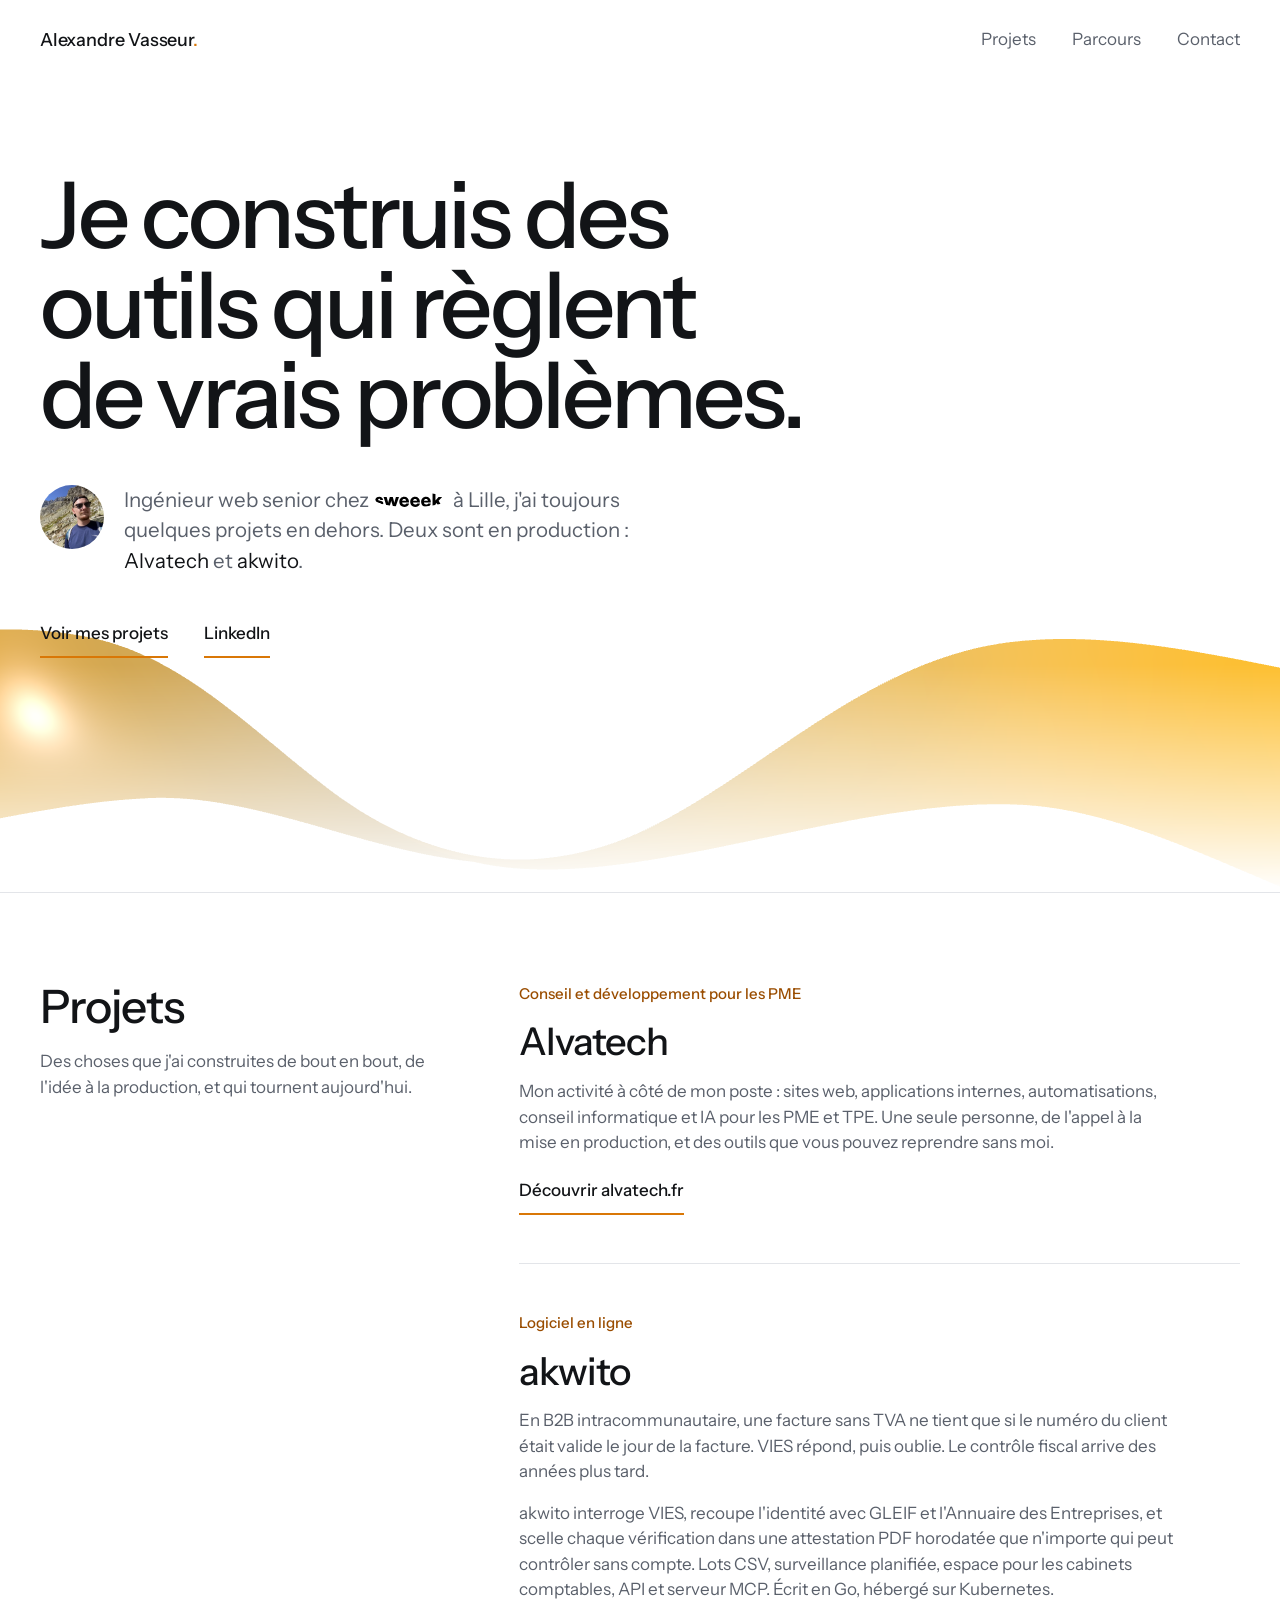
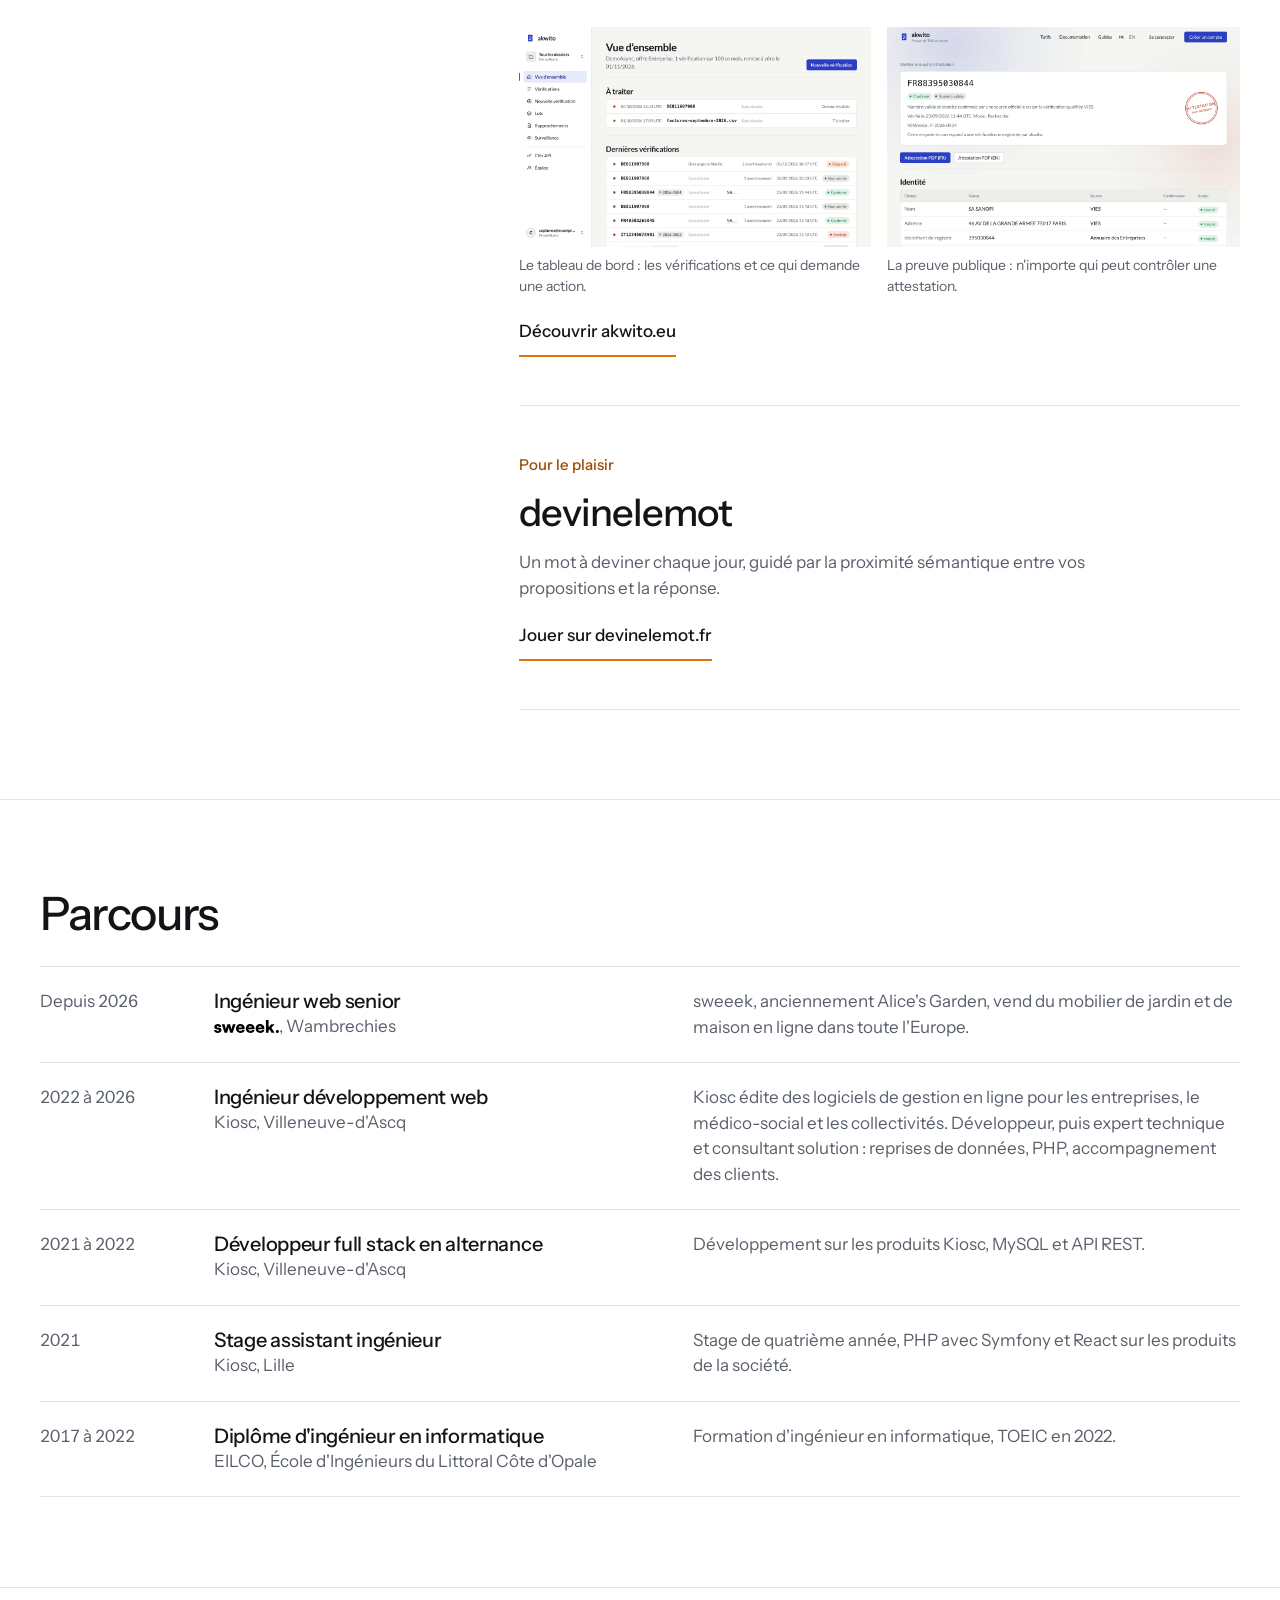
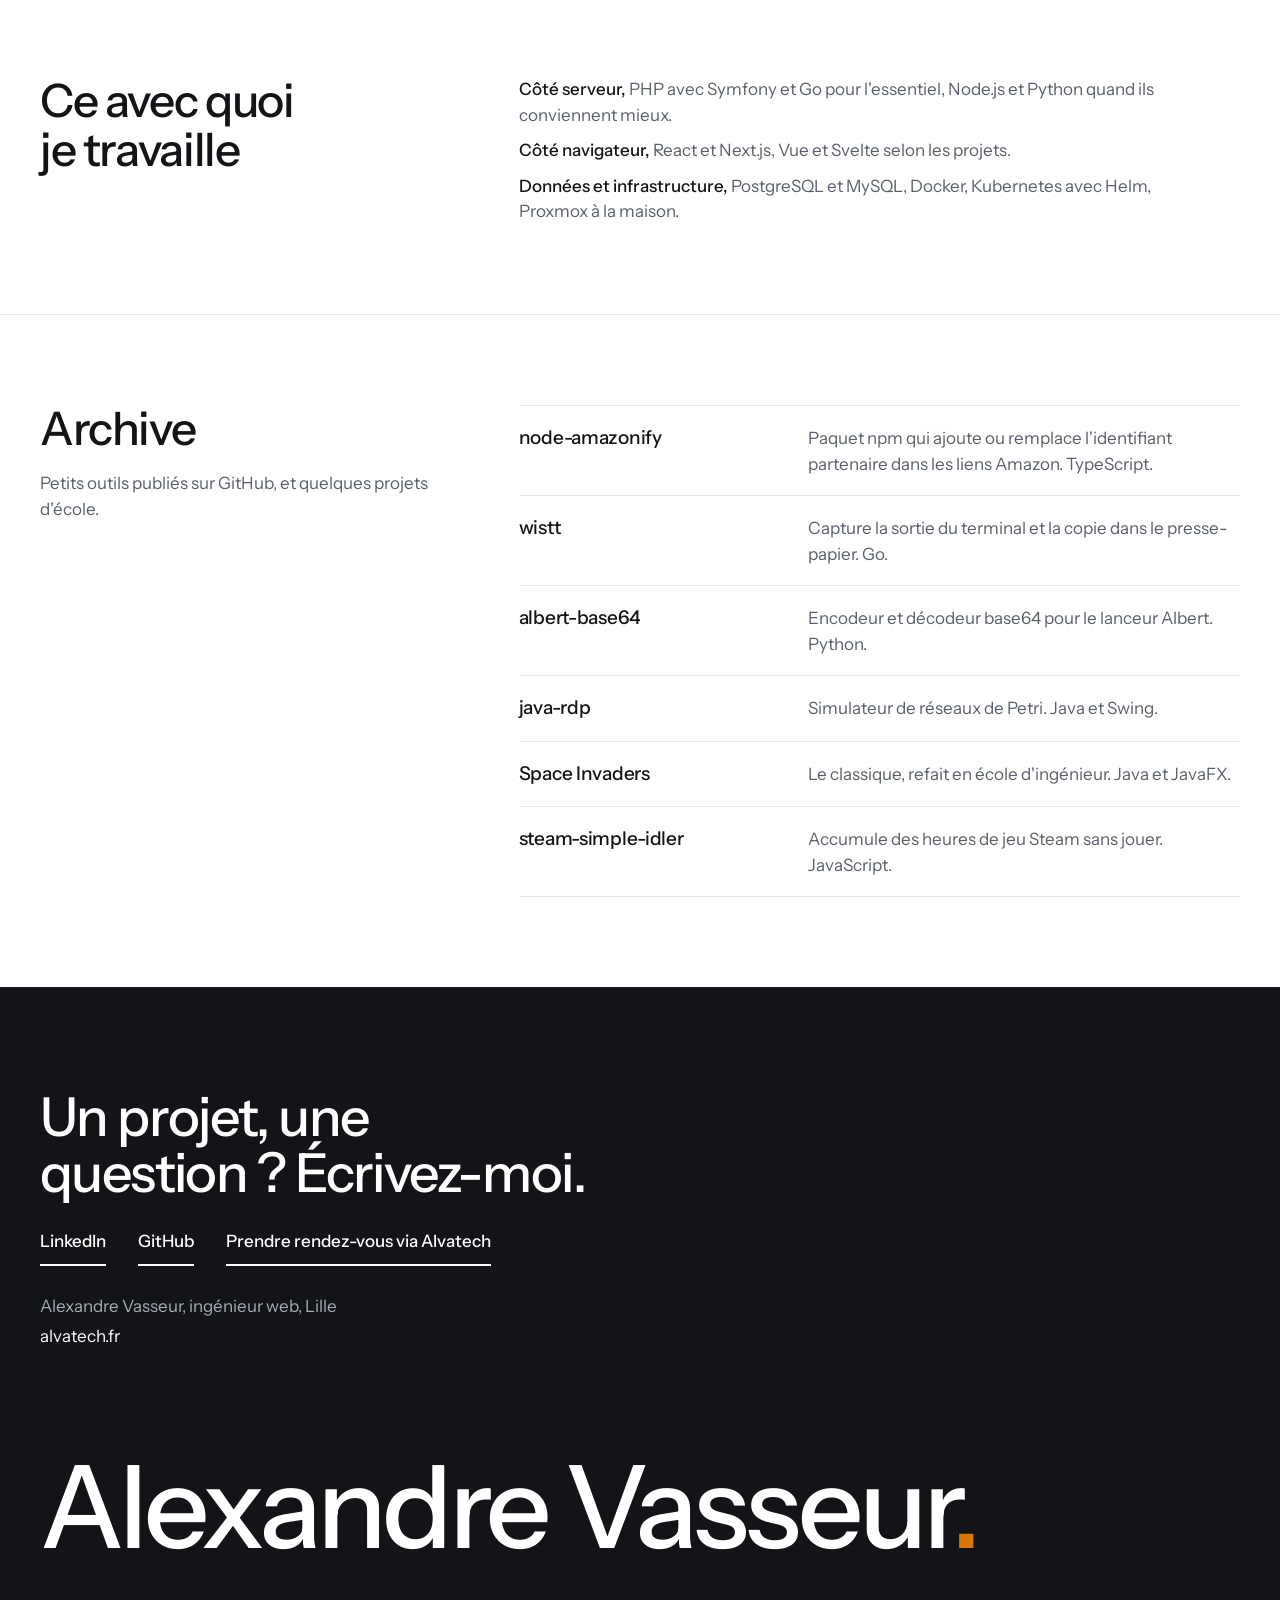
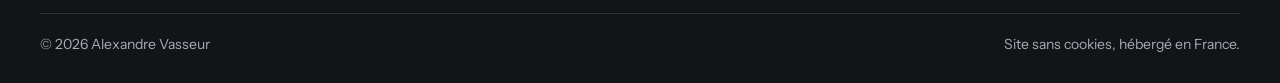
==== commit d03c5ce7: "feat(site): refonte dans la direction artistique d'Alvatech Blanc, Instrument Sans auto-hébergée, fi" ====
--- a/index.html
+++ b/index.html
@@ -2,381 +2,214 @@
 <html lang="fr">
 <head>
 <meta charset="utf-8">
-<meta name="viewport" content="width=device-width, initial-scale=1">
-<title>Alexandre Vasseur — Ingénieur web, Lille</title>
-<meta name="description" content="Ingénieur web senior chez sweeek à Lille. Créateur d'Alvatech, l'automatisation pour PME, et d'akwito, la preuve de TVA intracommunautaire horodatée.">
-<meta property="og:title" content="Alexandre Vasseur — Ingénieur web, Lille">
-<meta property="og:description" content="Ingénieur web senior chez sweeek. Je construis Alvatech et akwito.">
-<meta property="og:type" content="website">
-<meta property="og:url" content="https://alexandre-vasseur.com">
-<meta name="theme-color" content="#f6f5f1">
-<link rel="icon" href="data:image/svg+xml,%3Csvg xmlns='http://www.w3.org/2000/svg' viewBox='0 0 32 32'%3E%3Crect width='32' height='32' rx='7' fill='%23141413'/%3E%3Ctext x='16' y='22' font-family='Arial' font-weight='700' font-size='15' fill='%23f6f5f1' text-anchor='middle'%3EAV%3C/text%3E%3C/svg%3E">
-<link rel="preconnect" href="https://fonts.googleapis.com">
-<link rel="preconnect" href="https://fonts.gstatic.com" crossorigin>
-<link href="https://fonts.googleapis.com/css2?family=Schibsted+Grotesk:ital,wght@0,400..900;1,400..900&family=IBM+Plex+Mono:wght@400;500&display=swap" rel="stylesheet">
-<style>
-:root {
-  --bg: #f6f5f1;
-  --card: #ffffff;
-  --ink: #141413;
-  --ink-2: #5f5d57;
-  --ink-3: #9a978e;
-  --line: #e2e0d9;
-  --accent: #2b3ec4;
-  --max: 1240px;
-  --gut: clamp(20px, 4vw, 48px);
-  --sans: "Schibsted Grotesk", system-ui, sans-serif;
-  --mono: "IBM Plex Mono", ui-monospace, monospace;
-  color-scheme: light;
+<title>Alexandre Vasseur, ingénieur web à Lille</title>
+<meta name="description" content="Ingénieur web senior chez sweeek à Lille. En dehors, je développe Alvatech, conseil et outils pour les PME, et akwito, la preuve de TVA intracommunautaire horodatée.">
+<meta name="robots" content="index,follow,max-image-preview:large">
+<meta name="viewport" content="width=device-width, initial-scale=1, viewport-fit=cover">
+<meta name="theme-color" content="#FFFFFF">
+<link rel="canonical" href="https://alexandre-vasseur.com/">
+<meta property="og:type" content="profile">
+<meta property="og:site_name" content="Alexandre Vasseur">
+<meta property="og:locale" content="fr_FR">
+<meta property="og:url" content="https://alexandre-vasseur.com/">
+<meta property="og:title" content="Alexandre Vasseur, ingénieur web à Lille">
+<meta property="og:description" content="Ingénieur web senior chez sweeek. En dehors, je développe Alvatech et akwito.">
+<meta property="og:image" content="https://alexandre-vasseur.com/img/og.png">
+<meta property="og:image:width" content="1200">
+<meta property="og:image:height" content="630">
+<meta property="og:image:alt" content="Alexandre Vasseur. Je construis des outils qui règlent de vrais problèmes.">
+<meta name="twitter:card" content="summary_large_image">
+<meta name="twitter:title" content="Alexandre Vasseur, ingénieur web à Lille">
+<meta name="twitter:description" content="Ingénieur web senior chez sweeek. En dehors, je développe Alvatech et akwito.">
+<meta name="twitter:image" content="https://alexandre-vasseur.com/img/og.png">
+<link rel="icon" href="data:image/svg+xml,<svg xmlns=%22http://www.w3.org/2000/svg%22 viewBox=%220 0 24 24%22><rect x=%222%22 y=%222%22 width=%2220%22 height=%2220%22 rx=%223%22 fill=%22%23121417%22/><path d=%22M6 16L9.5 8L13 16M7.2 13.2H11.8%22 stroke=%22%23FFFFFF%22 stroke-width=%221.6%22 stroke-linecap=%22square%22 fill=%22none%22/><path d=%22M13 8L15.5 14L18 8%22 stroke=%22%23FFFFFF%22 stroke-width=%221.6%22 stroke-linecap=%22square%22 fill=%22none%22/><circle cx=%2218.6%22 cy=%2216%22 r=%221.5%22 fill=%22%23D97706%22/></svg>">
+<link rel="preload" href="fonts/instrument-sans-latin-wght.woff2" as="font" type="font/woff2" crossorigin>
+<link rel="stylesheet" href="css/site.css">
+<script type="application/ld+json">
+{
+  "@context": "https://schema.org",
+  "@graph": [
+    {
+      "@type": "Person",
+      "@id": "https://alexandre-vasseur.com/#person",
+      "name": "Alexandre Vasseur",
+      "url": "https://alexandre-vasseur.com/",
+      "image": "https://alexandre-vasseur.com/img/avatar.webp",
+      "jobTitle": "Ingénieur web senior",
+      "worksFor": {"@type": "Organization", "name": "sweeek", "url": "https://sweeek.fr"},
+      "alumniOf": {"@type": "CollegeOrUniversity", "name": "EILCO, École d'Ingénieurs du Littoral Côte d'Opale"},
+      "address": {"@type": "PostalAddress", "addressLocality": "Lille", "addressRegion": "Hauts-de-France", "addressCountry": "FR"},
+      "knowsAbout": ["PHP", "Symfony", "Go", "React", "PostgreSQL", "Kubernetes", "Automatisation", "Conseil informatique"],
+      "sameAs": [
+        "https://www.linkedin.com/in/alexandrevasseur0",
+        "https://github.com/vykio",
+        "https://alvatech.fr/pourquoi-alvatech"
+      ]
+    },
+    {
+      "@type": "WebSite",
+      "@id": "https://alexandre-vasseur.com/#website",
+      "url": "https://alexandre-vasseur.com/",
+      "name": "Alexandre Vasseur",
+      "inLanguage": "fr-FR",
+      "about": {"@id": "https://alexandre-vasseur.com/#person"}
+    }
+  ]
 }
-* { box-sizing: border-box; margin: 0; padding: 0; }
-html { -webkit-text-size-adjust: 100%; scroll-behavior: smooth; }
-body { background: var(--bg); color: var(--ink); font-family: var(--sans); font-size: 17px; line-height: 1.55; -webkit-font-smoothing: antialiased; }
-a { color: inherit; }
-img { display: block; max-width: 100%; height: auto; }
-::selection { background: var(--ink); color: var(--bg); }
-
-.wrap { max-width: var(--max); margin-inline: auto; padding-inline: var(--gut); }
-.label { font-family: var(--mono); font-size: 12px; letter-spacing: .04em; text-transform: uppercase; color: var(--ink-3); }
-
-/* ---------- en-tête ---------- */
-.top { position: sticky; top: 0; z-index: 10; background: color-mix(in srgb, var(--bg) 90%, transparent); backdrop-filter: blur(8px); -webkit-backdrop-filter: blur(8px); }
-.top .wrap { display: flex; justify-content: space-between; align-items: center; height: 60px; }
-.top .me { font-weight: 700; text-decoration: none; letter-spacing: -.01em; }
-.top nav { display: flex; gap: 28px; font-size: 15px; }
-.top nav a { text-decoration: none; color: var(--ink-2); transition: color .15s; }
-.top nav a:hover { color: var(--ink); }
-
-/* ---------- hero ---------- */
-.hero { padding-top: clamp(56px, 10vw, 140px); padding-bottom: clamp(64px, 10vw, 140px); }
-.hero .label { display: flex; align-items: center; gap: 10px; }
-.hero .label i { width: 8px; height: 8px; border-radius: 50%; background: #2f9e5b; box-shadow: 0 0 0 4px color-mix(in srgb, #2f9e5b 18%, transparent); }
-h1 {
-  margin-top: 28px;
-  font-size: clamp(40px, 6.6vw, 96px); line-height: .98; letter-spacing: -.045em; font-weight: 700;
-}
-h1 .soft { color: var(--ink-3); font-weight: 500; }
-.intro .inline-logo { display: inline-block; height: .78em; width: auto; vertical-align: -.02em; margin: 0 .1em; }
-.cta { display: flex; flex-wrap: wrap; gap: 12px; margin-top: 36px; }
-.intro { display: grid; grid-template-columns: auto 1fr; gap: 24px; align-items: start; margin-top: clamp(36px, 5vw, 56px); max-width: 760px; }
-.intro > img { width: 64px; height: 64px; border-radius: 50%; object-fit: cover; object-position: 50% 30%; }
-.intro p { font-size: clamp(19px, 2vw, 24px); line-height: 1.45; color: var(--ink-2); letter-spacing: -.01em; }
-.intro p b { color: var(--ink); font-weight: 600; }
-
-/* ---------- sections ---------- */
-section { padding-block: clamp(64px, 9vw, 120px); border-top: 1px solid var(--line); }
-.sh { display: flex; justify-content: space-between; align-items: baseline; gap: 20px; margin-bottom: clamp(32px, 5vw, 56px); }
-h2 { font-size: clamp(40px, 6.5vw, 88px); line-height: .95; letter-spacing: -.04em; font-weight: 700; }
-
-/* ---------- akwito ---------- */
-.feature { background: var(--card); border: 1px solid var(--line); border-radius: 20px; padding: clamp(28px, 5vw, 64px); }
-.feature + .feature { margin-top: 20px; }
-.feature .head { flex-wrap: wrap; display: flex; justify-content: space-between; align-items: center; gap: 16px; }
-.badge { white-space: nowrap; display: inline-flex; align-items: center; gap: 8px; font-family: var(--mono); font-size: 12px; text-transform: uppercase; letter-spacing: .04em; color: var(--accent); background: color-mix(in srgb, var(--accent) 8%, transparent); padding: 6px 10px; border-radius: 99px; }
-.feature h3 { margin-top: clamp(24px, 4vw, 40px); font-size: clamp(64px, 12vw, 168px); line-height: .85; letter-spacing: -.055em; font-weight: 800; color: var(--accent); }
-.feature .tag { margin-top: 20px; font-size: clamp(24px, 3vw, 40px); line-height: 1.1; letter-spacing: -.025em; font-weight: 600; max-width: 22ch; }
-.cols { display: grid; grid-template-columns: 1fr 1fr; gap: clamp(28px, 5vw, 72px); margin-top: clamp(32px, 5vw, 56px); }
-.cols p { color: var(--ink-2); }
-.cols p + p { margin-top: 14px; }
-.list { list-style: none; }
-.list li { padding: 12px 0; border-top: 1px solid var(--line); color: var(--ink-2); font-size: 16px; }
-.list li:last-child { border-bottom: 1px solid var(--line); }
-.list b { color: var(--ink); font-weight: 600; }
-.nums { display: grid; grid-template-columns: repeat(3, 1fr); gap: 20px; margin-top: clamp(32px, 5vw, 56px); padding-top: clamp(24px, 3vw, 32px); border-top: 1px solid var(--line); }
-.nums b { display: block; font-size: clamp(32px, 4vw, 52px); line-height: 1; letter-spacing: -.04em; font-weight: 700; }
-.nums span { display: block; margin-top: 8px; font-size: 15px; color: var(--ink-2); }
-.stack-line { margin-top: 28px; font-family: var(--mono); font-size: 13px; color: var(--ink-3); }
-.btn { display: inline-flex; align-items: center; gap: 10px; text-decoration: none; font-weight: 600; font-size: 16px; padding: 13px 20px; border-radius: 99px; background: var(--ink); color: var(--bg); transition: background .2s, transform .2s; }
-.btn:hover { transform: translateY(-1px); }
-.btn .a { transition: transform .2s; }
-.btn:hover .a { transform: translateX(3px); }
-.feature .btn { background: var(--accent); color: #fff; margin-top: 36px; }
-.shots { display: grid; grid-template-columns: 1fr 1fr; gap: 20px; margin-top: clamp(32px, 5vw, 56px); }
-.win { border: 1px solid var(--line); border-radius: 12px; overflow: hidden; background: #fff; box-shadow: 0 1px 2px rgba(20,20,19,.04), 0 12px 32px -12px rgba(20,20,19,.12); }
-.win .bar { display: flex; align-items: center; gap: 6px; height: 30px; padding: 0 12px; border-bottom: 1px solid var(--line); background: #faf9f6; }
-.win .bar i { width: 9px; height: 9px; border-radius: 50%; background: #dddad2; }
-.win .bar span { margin-left: 10px; font-family: var(--mono); font-size: 11px; color: var(--ink-3); }
-.win figcaption { padding: 10px 14px; font-size: 14px; color: var(--ink-2); border-top: 1px solid var(--line); }
-
-/* ---------- alvatech ---------- */
-.feature.alva { --accent: #c96a06; background: #fcf6ee; border-color: #efe1cd; }
-.feature.alva .nums { grid-template-columns: repeat(2, 1fr); max-width: 760px; }
-.feature.alva .list li, .feature.alva .nums, .feature.alva .list li:last-child { border-color: #efe1cd; }
-.steps { list-style: none; counter-reset: s; }
-.steps li { counter-increment: s; display: grid; grid-template-columns: 34px 1fr; gap: 6px; padding: 14px 0; border-top: 1px solid #efe1cd; }
-.steps li:last-child { border-bottom: 1px solid #efe1cd; }
-.steps li::before { content: counter(s, decimal-leading-zero); font-family: var(--mono); font-size: 12px; color: var(--accent); padding-top: 3px; }
-.steps b { display: block; font-weight: 600; }
-.steps span { color: var(--ink-2); font-size: 16px; }
-
-/* ---------- devinelemot ---------- */
-.side { display: grid; grid-template-columns: 160px 1fr auto; gap: 20px; align-items: baseline; margin-top: 28px; padding: 18px 4px; border-top: 1px solid var(--line); border-bottom: 1px solid var(--line); text-decoration: none; color: var(--ink-2); transition: color .2s; }
-.side b { color: var(--ink); font-weight: 600; }
-.side:hover { color: var(--ink); }
-.card.wide { margin-top: 20px; display: grid; grid-template-columns: 1.1fr 1fr; gap: clamp(24px, 4vw, 56px); align-items: end; }
-.card.wide h3 { margin-top: 20px; }
-.card.wide .foot { padding-top: 0; margin-top: 24px; }
-
-/* ---------- autres projets ---------- */
-.pair { display: grid; grid-template-columns: 1fr 1fr; gap: 20px; margin-top: 20px; }
-.card { display: flex; flex-direction: column; background: var(--card); border: 1px solid var(--line); border-radius: 20px; padding: clamp(28px, 4vw, 44px); text-decoration: none; transition: border-color .2s, transform .25s; }
-.card:hover { border-color: var(--ink-3); transform: translateY(-2px); }
-.card h3 { margin-top: 28px; font-size: clamp(40px, 5.5vw, 72px); line-height: .92; letter-spacing: -.045em; font-weight: 700; }
-.card .tag { margin-top: 14px; font-size: 20px; line-height: 1.3; font-weight: 600; letter-spacing: -.01em; }
-.card p { margin-top: 12px; color: var(--ink-2); }
-.card .foot { margin-top: auto; padding-top: 32px; display: flex; justify-content: space-between; align-items: center; font-family: var(--mono); font-size: 13px; color: var(--ink-3); }
-.card .foot .go { color: var(--ink); font-family: var(--sans); font-size: 16px; font-weight: 600; }
-.dot { display: inline-block; width: 8px; height: 8px; border-radius: 50%; margin-right: 8px; vertical-align: 1px; }
-
-/* ---------- parcours ---------- */
-.cv { list-style: none; }
-.cv li { display: grid; grid-template-columns: 180px 1fr 1fr; gap: 24px; padding: 26px 0; border-top: 1px solid var(--line); }
-.cv li:last-child { border-bottom: 1px solid var(--line); }
-.cv .yr { font-family: var(--mono); font-size: 14px; color: var(--ink-3); padding-top: 6px; }
-.cv h3 { font-size: clamp(22px, 2.4vw, 28px); line-height: 1.15; letter-spacing: -.02em; font-weight: 600; }
-.cv .org { margin-top: 4px; color: var(--ink-2); }
-.cv .co { display: inline-flex; align-items: center; gap: 8px; }
-.cv .co img { height: 13px; width: auto; }
-.cv p { color: var(--ink-2); font-size: 16px; padding-top: 4px; }
-.now-pill { display: inline-block; font-family: var(--mono); font-size: 11px; text-transform: uppercase; letter-spacing: .04em; color: #2f9e5b; border: 1px solid currentColor; border-radius: 99px; padding: 2px 8px; margin-left: 10px; vertical-align: 4px; }
-
-/* ---------- outils ---------- */
-.tools { display: grid; grid-template-columns: repeat(4, 1fr); gap: 32px; }
-.tools h4 { font-family: var(--mono); font-weight: 400; font-size: 12px; text-transform: uppercase; letter-spacing: .04em; color: var(--ink-3); margin-bottom: 12px; }
-.tools ul { list-style: none; }
-.tools li { font-size: clamp(20px, 2vw, 26px); font-weight: 600; letter-spacing: -.02em; line-height: 1.35; }
-
-/* ---------- archive ---------- */
-.arch a { display: grid; grid-template-columns: 220px 1fr 160px 20px; gap: 24px; padding: 18px 0; border-top: 1px solid var(--line); text-decoration: none; align-items: baseline; transition: padding .2s; }
-.arch a:last-child { border-bottom: 1px solid var(--line); }
-.arch a:hover { padding-left: 8px; }
-.arch b { font-weight: 600; }
-.arch .d { color: var(--ink-2); }
-.arch .s { font-family: var(--mono); font-size: 13px; color: var(--ink-3); }
-
-/* ---------- contact ---------- */
-.contact h2 { font-size: clamp(54px, 10.5vw, 156px); line-height: .92; letter-spacing: -.045em; }
-.contact h2 span { color: var(--ink-3); font-weight: 500; }
-.contact .row { display: flex; flex-wrap: wrap; gap: 12px; margin-top: 40px; }
-.btn.ghost { background: transparent; color: var(--ink); border: 1px solid var(--line); }
-.btn.ghost:hover { border-color: var(--ink-3); }
-footer .wrap { display: flex; justify-content: space-between; flex-wrap: wrap; gap: 8px; padding-block: 32px; border-top: 1px solid var(--line); font-size: 14px; color: var(--ink-3); }
-
-/* ---------- apparition ---------- */
-.r { opacity: 0; transform: translateY(14px); transition: opacity .7s ease, transform .7s cubic-bezier(.2,.7,.2,1); }
-.r.in { opacity: 1; transform: none; }
-
-@media (max-width: 860px) {
-  .top nav { gap: 18px; font-size: 14px; }
-  .top nav a.hide-sm { display: none; }
-  .cols, .pair, .shots, .card.wide { grid-template-columns: 1fr; }
-  .side { grid-template-columns: 1fr auto; gap: 6px 12px; }
-  .side .label { grid-column: 1 / -1; }
-  .nums, .feature.alva .nums { grid-template-columns: 1fr; gap: 18px; }
-  .cv li { grid-template-columns: 1fr; gap: 6px; }
-  .cv .yr { padding-top: 0; }
-  .tools { grid-template-columns: 1fr 1fr; }
-  .arch a { grid-template-columns: 1fr auto; gap: 4px 12px; }
-  .arch .d { grid-column: 1 / -1; grid-row: 2; }
-  .arch .s { display: none; }
-  .intro { gap: 16px; }
-  .intro > img { width: 48px; height: 48px; }
-}
-@media (prefers-reduced-motion: reduce) {
-  html { scroll-behavior: auto; }
-  .r { opacity: 1; transform: none; transition: none; }
-}
-</style>
+</script>
 </head>
 <body>
 
-<header class="top">
+<div class="top">
   <div class="wrap">
-    <a class="me" href="#">Alexandre Vasseur</a>
-    <nav aria-label="Sections">
+    <a class="brand" href="#top">Alexandre Vasseur</a>
+    <nav aria-label="Principale">
       <a href="#projets">Projets</a>
       <a href="#parcours">Parcours</a>
-      <a class="hide-sm" href="#outils">Outils</a>
       <a href="#contact">Contact</a>
     </nav>
   </div>
+</div>
+
+<header class="hero" id="hero">
+  <canvas id="ribbon" aria-hidden="true"></canvas>
+  <div class="hero-fallback" aria-hidden="true"></div>
+  <div class="wrap claim" id="top">
+    <h1>Je construis des outils qui règlent de vrais problèmes.</h1>
+    <div class="intro">
+      <img src="img/avatar.webp" alt="" width="480" height="360">
+      <p>Ingénieur web senior chez <img class="co" src="img/sweeek.svg" alt="sweeek" width="1166" height="237"> à Lille, j'ai toujours quelques projets en dehors. Deux sont en production : <a href="https://alvatech.fr">Alvatech</a> et <a href="https://akwito.eu">akwito</a>.</p>
+    </div>
+    <div class="links">
+      <a class="link" href="#projets">Voir mes projets</a>
+      <a class="link" href="https://www.linkedin.com/in/alexandrevasseur0">LinkedIn</a>
+    </div>
+  </div>
 </header>
 
 <main>
-  <div class="hero wrap">
-    <p class="label"><i aria-hidden="true"></i>Ingénieur web senior · Lille, France</p>
-    <h1>Alexandre Vasseur. <span class="soft">J'aime construire des outils qui règlent de vrais problèmes.</span></h1>
-    <div class="intro">
-      <img src="img/avatar.jpg" alt="" width="400" height="400">
-      <p>Ingénieur diplômé de l'EILCO, je développe pour le web depuis 2021, du back-end en PHP et Go jusqu'au déploiement sur Kubernetes. Je travaille aujourd'hui chez <img class="inline-logo" src="img/sweeek.svg" alt="sweeek" width="1166" height="237"> Et en dehors, j'ai toujours plein d'idées&nbsp;: certaines deviennent de vrais projets.</p>
-    </div>
-    <div class="cta">
-      <a class="btn" href="#projets">Voir mes projets <span class="a">↓</span></a>
-      <a class="btn ghost" href="https://www.linkedin.com/in/alexandrevasseur0" target="_blank" rel="noopener">LinkedIn <span class="a">→</span></a>
+  <section class="section" id="projets">
+    <div class="wrap split">
+      <div class="side">
+        <h2>Projets</h2>
+        <p>Des choses que j'ai construites de bout en bout, de l'idée à la production, et qui tournent aujourd'hui.</p>
+      </div>
+      <div class="projects">
+
+        <article class="project">
+          <span class="what">Conseil et développement pour les PME</span>
+          <h3><a href="https://alvatech.fr">Alvatech</a></h3>
+          <p>Mon activité à côté de mon poste : sites web, applications internes, automatisations, conseil informatique et IA pour les PME et TPE. Une seule personne, de l'appel à la mise en production, et des outils que vous pouvez reprendre sans moi.</p>
+          <a class="link" href="https://alvatech.fr">Découvrir alvatech.fr</a>
+        </article>
+
+        <article class="project">
+          <span class="what">Logiciel en ligne</span>
+          <h3><a href="https://akwito.eu">akwito</a></h3>
+          <p>En B2B intracommunautaire, une facture sans TVA ne tient que si le numéro du client était valide le jour de la facture. VIES répond, puis oublie. Le contrôle fiscal arrive des années plus tard.</p>
+          <p>akwito interroge VIES, recoupe l'identité avec GLEIF et l'Annuaire des Entreprises, et scelle chaque vérification dans une attestation PDF horodatée que n'importe qui peut contrôler sans compte. Lots CSV, surveillance planifiée, espace pour les cabinets comptables, API et serveur MCP. Écrit en Go, hébergé sur Kubernetes.</p>
+          <div class="shots">
+            <figure><img src="img/akwito-app.webp" alt="Tableau de bord akwito : vérifications récentes et éléments à traiter" width="2400" height="1500" loading="lazy" decoding="async"><figcaption>Le tableau de bord : les vérifications et ce qui demande une action.</figcaption></figure>
+            <figure><img src="img/akwito-preuve.webp" alt="Page publique de preuve d'une attestation akwito" width="2400" height="1500" loading="lazy" decoding="async"><figcaption>La preuve publique : n'importe qui peut contrôler une attestation.</figcaption></figure>
+          </div>
+          <a class="link" href="https://akwito.eu">Découvrir akwito.eu</a>
+        </article>
+
+        <article class="project">
+          <span class="what">Pour le plaisir</span>
+          <h3><a href="https://devinelemot.fr">devinelemot</a></h3>
+          <p>Un mot à deviner chaque jour, guidé par la proximité sémantique entre vos propositions et la réponse.</p>
+          <a class="link" href="https://devinelemot.fr">Jouer sur devinelemot.fr</a>
+        </article>
+
+      </div>
+    </div>
+  </section>
+
+  <section class="section" id="parcours">
+    <div class="wrap">
+      <h2>Parcours</h2>
+      <ol class="cv">
+        <li>
+          <span class="yr">Depuis 2026</span>
+          <div><h3>Ingénieur web senior</h3><p class="org"><img class="co" src="img/sweeek.svg" alt="sweeek" width="1166" height="237">, Wambrechies</p></div>
+          <p>sweeek, anciennement Alice's Garden, vend du mobilier de jardin et de maison en ligne dans toute l'Europe.</p>
+        </li>
+        <li>
+          <span class="yr">2022 à 2026</span>
+          <div><h3>Ingénieur développement web</h3><p class="org">Kiosc, Villeneuve-d'Ascq</p></div>
+          <p>Kiosc édite des logiciels de gestion en ligne pour les entreprises, le médico-social et les collectivités. Développeur, puis expert technique et consultant solution : reprises de données, PHP, accompagnement des clients.</p>
+        </li>
+        <li>
+          <span class="yr">2021 à 2022</span>
+          <div><h3>Développeur full stack en alternance</h3><p class="org">Kiosc, Villeneuve-d'Ascq</p></div>
+          <p>Développement sur les produits Kiosc, MySQL et API REST.</p>
+        </li>
+        <li>
+          <span class="yr">2021</span>
+          <div><h3>Stage assistant ingénieur</h3><p class="org">Kiosc, Lille</p></div>
+          <p>Stage de quatrième année, PHP avec Symfony et React sur les produits de la société.</p>
+        </li>
+        <li>
+          <span class="yr">2017 à 2022</span>
+          <div><h3>Diplôme d'ingénieur en informatique</h3><p class="org">EILCO, École d'Ingénieurs du Littoral Côte d'Opale</p></div>
+          <p>Formation d'ingénieur en informatique, TOEIC en 2022.</p>
+        </li>
+      </ol>
+    </div>
+  </section>
+
+  <section class="section" id="outils">
+    <div class="wrap split">
+      <div class="side"><h2>Ce avec quoi je travaille</h2></div>
+      <div class="tools">
+        <p><strong>Côté serveur,</strong> PHP avec Symfony et Go pour l'essentiel, Node.js et Python quand ils conviennent mieux.</p>
+        <p><strong>Côté navigateur,</strong> React et Next.js, Vue et Svelte selon les projets.</p>
+        <p><strong>Données et infrastructure,</strong> PostgreSQL et MySQL, Docker, Kubernetes avec Helm, Proxmox à la maison.</p>
+      </div>
+    </div>
+  </section>
+
+  <section class="section" id="archive">
+    <div class="wrap split">
+      <div class="side">
+        <h2>Archive</h2>
+        <p>Petits outils publiés sur GitHub, et quelques projets d'école.</p>
+      </div>
+      <ul class="list">
+        <li><a href="https://github.com/vykio/node-amazonify"><strong>node-amazonify</strong><span>Paquet npm qui ajoute ou remplace l'identifiant partenaire dans les liens Amazon. TypeScript.</span></a></li>
+        <li><a href="https://github.com/vykio/wistt"><strong>wistt</strong><span>Capture la sortie du terminal et la copie dans le presse-papier. Go.</span></a></li>
+        <li><a href="https://github.com/vykio/albert-base64"><strong>albert-base64</strong><span>Encodeur et décodeur base64 pour le lanceur Albert. Python.</span></a></li>
+        <li><a href="https://github.com/vykio/java-rdp"><strong>java-rdp</strong><span>Simulateur de réseaux de Petri. Java et Swing.</span></a></li>
+        <li><a href="https://github.com/vykio/Space-Invaders-JAVA"><strong>Space Invaders</strong><span>Le classique, refait en école d'ingénieur. Java et JavaFX.</span></a></li>
+        <li><a href="https://github.com/vykio/steam-simple-idler"><strong>steam-simple-idler</strong><span>Accumule des heures de jeu Steam sans jouer. JavaScript.</span></a></li>
+      </ul>
+    </div>
+  </section>
+</main>
+
+<footer class="end" id="contact">
+  <div class="wrap">
+    <h2>Un projet, une question ? Écrivez-moi.</h2>
+    <div class="links">
+      <a class="link" href="https://www.linkedin.com/in/alexandrevasseur0">LinkedIn</a>
+      <a class="link" href="https://github.com/vykio">GitHub</a>
+      <a class="link" href="https://alvatech.fr/#contact">Prendre rendez-vous via Alvatech</a>
+    </div>
+    <div class="coords">
+      <span>Alexandre Vasseur, ingénieur web, Lille</span>
+      <span><a href="https://alvatech.fr">alvatech.fr</a></span>
+    </div>
+    <a class="sign" href="#top">Alexandre Vasseur</a>
+    <div class="foot">
+      <span>© 2026 Alexandre Vasseur</span>
+      <span>Site sans cookies, hébergé en France.</span>
     </div>
   </div>
-
-  <!-- ================= PROJETS ================= -->
-  <section id="projets">
-    <div class="wrap">
-      <div class="sh"><h2>Projets</h2><span class="label">En production</span></div>
-
-      <article id="alvatech" class="feature alva r">
-        <div class="head"><span class="badge">Conseil &amp; automatisation</span><span class="label">alvatech.fr · Lille</span></div>
-        <h3>Alvatech</h3>
-        <p class="tag">Et si vos outils travaillaient pour vous, plutôt que l'inverse&nbsp;?</p>
-
-        <div class="cols">
-          <div>
-            <p>Dans une PME, des heures partent chaque semaine dans des copier-coller, des relances et des fichiers Excel devenus critiques que plus personne n'ose toucher.</p>
-            <p>Alvatech automatise ces tâches et transforme ces fichiers en vraies interfaces. On commence par un audit qui chiffre les gains, et le plan d'action vous appartient, que vous le meniez avec moi ou sans moi.</p>
-          </div>
-          <ol class="steps">
-            <li><div><b>Audit &amp; plan d'action</b><span>Où part le temps, trois leviers prioritaires, les gains estimés.</span></div></li>
-            <li><div><b>Quick Win</b><span>Une tâche manuelle supprimée en quelques jours à deux semaines, 30 jours de suivi.</span></div></li>
-            <li><div><b>Système automatisé</b><span>Plusieurs processus clés automatisés, sur 4 à 10 semaines.</span></div></li>
-            <li><div><b>Optimisation continue</b><span>De nouvelles automatisations chaque mois, sans engagement.</span></div></li>
-          </ol>
-        </div>
-
-        <div class="nums">
-          <div><b>30 min</b><span>d'appel découverte, gratuit et sans engagement</span></div>
-          <div><b>4–10 sem.</b><span>pour automatiser plusieurs processus clés</span></div>
-        </div>
-
-        <a class="btn" href="https://alvatech.fr" target="_blank" rel="noopener">Découvrir Alvatech <span class="a">→</span></a>
-      </article>
-
-      <article id="akwito" class="feature r">
-        <div class="head"><span class="badge">Logiciel SaaS</span><span class="label">akwito.eu</span></div>
-        <h3>akwito</h3>
-        <p class="tag">Vérifiez vos clients européens. Prouvez-le, à la date de la facture.</p>
-
-        <div class="cols">
-          <div>
-            <p>En B2B intracommunautaire, une facture sans TVA ne tient que si le numéro du client était valide le jour de la facture. VIES répond, puis oublie. Le contrôle fiscal, lui, arrive des années plus tard.</p>
-            <p>akwito interroge VIES, recoupe l'identité avec GLEIF et l'Annuaire des Entreprises, et scelle chaque vérification dans une attestation PDF horodatée. Même vérification, même empreinte : la preuve se rejoue, et n'importe qui peut la contrôler sans compte.</p>
-          </div>
-          <ul class="list">
-            <li><b>Attestation PDF</b> horodatée par DigiCert (RFC 3161), ancrage quotidien qualifié eIDAS</li>
-            <li><b>Lots CSV</b> jusqu'à 5 000 lignes, attestations en ZIP</li>
-            <li><b>Rapprochement</b> de chaque facture avec la vérification faite à sa date</li>
-            <li><b>Surveillance</b> planifiée, alertes e-mail et webhook</li>
-            <li><b>Espace cabinet</b> pour les experts-comptables</li>
-            <li><b>API REST et serveur MCP</b> pour les développeurs et les assistants IA</li>
-          </ul>
-        </div>
-
-        <div class="shots">
-          <figure class="win"><div class="bar"><i></i><i></i><i></i><span>akwito.eu/app</span></div><img src="img/akwito-app.webp" alt="Tableau de bord akwito : vérifications récentes et éléments à traiter" width="2400" height="1500" loading="lazy"><figcaption>Le tableau de bord : les vérifications et ce qui demande une action.</figcaption></figure>
-          <figure class="win"><div class="bar"><i></i><i></i><i></i><span>akwito.eu/v/…</span></div><img src="img/akwito-preuve.webp" alt="Page publique de preuve d'une attestation akwito" width="2400" height="1500" loading="lazy"><figcaption>La preuve publique : n'importe qui peut contrôler une attestation.</figcaption></figure>
-        </div>
-
-        <div class="nums">
-          <div><b>10 ans</b><span>de conservation pour chaque attestation</span></div>
-          <div><b>5 000</b><span>numéros vérifiés par lot</span></div>
-          <div><b>100</b><span>vérifications gratuites par mois</span></div>
-        </div>
-
-        <p class="stack-line">Go · PostgreSQL · PAdES · RFC 3161 · eIDAS · Stripe · Kubernetes</p>
-        <a class="btn" href="https://akwito.eu" target="_blank" rel="noopener">Découvrir akwito <span class="a">→</span></a>
-      </article>
-
-      <a class="side r" href="https://devinelemot.fr" target="_blank" rel="noopener">
-        <span class="label">Pour le plaisir</span>
-        <span><b>devinelemot.fr</b> — un mot à deviner chaque jour, guidé par la proximité sémantique.</span>
-        <span class="go">↗</span>
-      </a>
-    </div>
-  </section>
-
-  <!-- ================= PARCOURS ================= -->
-  <section id="parcours">
-    <div class="wrap">
-      <div class="sh"><h2>Parcours</h2><span class="label">Depuis 2017</span></div>
-      <ol class="cv">
-        <li class="r">
-          <span class="yr">2026 — aujourd'hui</span>
-          <div><h3>Ingénieur web senior<span class="now-pill">En poste</span></h3><p class="org"><span class="co"><img src="img/sweeek.svg" alt="sweeek" width="1166" height="237"> · CDI · Wambrechies</span></p></div>
-          <p>sweeek (ex-Alice's Garden) vend du mobilier de jardin et de maison en ligne, dans toute l'Europe.</p>
-        </li>
-        <li class="r">
-          <span class="yr">2022 — 2026</span>
-          <div><h3>Ingénieur développement web</h3><p class="org">Kiosc · CDI · Villeneuve-d'Ascq</p></div>
-          <p>Kiosc édite des logiciels de gestion en ligne pour les entreprises, le médico-social et les collectivités. Développeur, puis expert technique et consultant solution&nbsp;: reprises de données, PHP, accompagnement des clients.</p>
-        </li>
-        <li class="r">
-          <span class="yr">2021 — 2022</span>
-          <div><h3>Développeur full stack</h3><p class="org">Kiosc · Alternance · Villeneuve-d'Ascq</p></div>
-          <p>Développement sur les produits Kiosc. MySQL, API REST.</p>
-        </li>
-        <li class="r">
-          <span class="yr">2021</span>
-          <div><h3>Stage assistant ingénieur</h3><p class="org">Kiosc · Stage · Lille</p></div>
-          <p>Stage de 4<sup>e</sup> année. PHP (Symfony) et React sur les produits de la société.</p>
-        </li>
-        <li class="r">
-          <span class="yr">2017 — 2022</span>
-          <div><h3>Diplôme d'ingénieur</h3><p class="org">EILCO · École d'Ingénieurs du Littoral Côte d'Opale</p></div>
-          <p>Formation d'ingénieur en informatique. TOEIC, 2022.</p>
-        </li>
-      </ol>
-    </div>
-  </section>
-
-  <!-- ================= OUTILS ================= -->
-  <section id="outils">
-    <div class="wrap">
-      <div class="sh"><h2>Outils</h2></div>
-      <div class="tools r">
-        <div><h4>Backend</h4><ul><li>PHP · Symfony</li><li>Go</li><li>Node.js</li><li>Python</li></ul></div>
-        <div><h4>Frontend</h4><ul><li>React</li><li>Next.js</li><li>Vue.js</li><li>Svelte</li></ul></div>
-        <div><h4>Données</h4><ul><li>PostgreSQL</li><li>MySQL</li></ul></div>
-        <div><h4>Infra</h4><ul><li>Docker</li><li>Kubernetes</li><li>Helm</li><li>Proxmox</li></ul></div>
-      </div>
-    </div>
-  </section>
-
-  <!-- ================= ARCHIVE ================= -->
-  <section>
-    <div class="wrap">
-      <div class="sh"><h2>Archive</h2><span class="label">Open source &amp; école</span></div>
-      <div class="arch">
-        <a href="https://github.com/vykio/node-amazonify" target="_blank" rel="noopener"><b>node-amazonify</b><span class="d">Package npm : ajoute ou remplace l'identifiant partenaire dans les liens Amazon.</span><span class="s">TypeScript</span><span>↗</span></a>
-        <a href="https://github.com/vykio/wistt" target="_blank" rel="noopener"><b>wistt</b><span class="d">Capture la sortie du terminal et la copie dans le presse-papier.</span><span class="s">Go</span><span>↗</span></a>
-        <a href="https://github.com/vykio/albert-base64" target="_blank" rel="noopener"><b>albert-base64</b><span class="d">Encodeur et décodeur base64 pour le lanceur Albert.</span><span class="s">Python</span><span>↗</span></a>
-        <a href="https://github.com/vykio/java-rdp" target="_blank" rel="noopener"><b>java-rdp</b><span class="d">Simulateur de réseaux de Petri.</span><span class="s">Java · Swing</span><span>↗</span></a>
-        <a href="https://github.com/vykio/Space-Invaders-JAVA" target="_blank" rel="noopener"><b>Space Invaders</b><span class="d">Le classique, refait en école d'ingénieur.</span><span class="s">Java · JavaFX</span><span>↗</span></a>
-        <a href="https://github.com/vykio/steam-simple-idler" target="_blank" rel="noopener"><b>steam-simple-idler</b><span class="d">Accumule des heures de jeu Steam sans jouer.</span><span class="s">JavaScript</span><span>↗</span></a>
-      </div>
-    </div>
-  </section>
-
-  <!-- ================= CONTACT ================= -->
-  <section id="contact" class="contact">
-    <div class="wrap">
-      <h2>Un projet ? <span>Parlons-en.</span></h2>
-      <div class="row">
-        <a class="btn" href="https://www.linkedin.com/in/alexandrevasseur0" target="_blank" rel="noopener">LinkedIn <span class="a">→</span></a>
-        <a class="btn ghost" href="https://github.com/vykio" target="_blank" rel="noopener">GitHub <span class="a">→</span></a>
-      </div>
-    </div>
-  </section>
-</main>
-
-<footer>
-  <div class="wrap"><span>© 2026 Alexandre Vasseur</span><span>Lille, France</span></div>
 </footer>
 
-<script>
-(() => {
-  const io = new IntersectionObserver(es => es.forEach(e => {
-    if (!e.isIntersecting) return;
-    e.target.classList.add('in');
-    io.unobserve(e.target);
-  }), { rootMargin: '0px 0px -8% 0px' });
-  document.querySelectorAll('.r').forEach(el => io.observe(el));
-})();
-</script>
+<script src="js/vendor/three.min.js" defer></script>
+<script src="js/ribbon.js" defer></script>
+<script defer src="/s/s.js" data-website-id="b681cfbf-41f2-5dde-9bf3-c010bb9ef092"></script>
 </body>
 </html>
--- a/css/site.css
+++ b/css/site.css
@@ -0,0 +1,123 @@
+/* alexandre-vasseur.com — même système graphique qu'alvatech.fr : blanc, Instrument Sans,
+   filets fins, accent ambre, pied de page noir. Référence : alvatech/public/css/site.css. */
+:root {
+  --bg: #FFFFFF; --ink: #121417; --ink-2: #5A606B; --line: #E3E5E9; --line-2: #C8CCD3;
+  --amber: #D97706; --amber-ink: #9A4D00; --amber-light: #F4B14A;
+  --f: 'Instrument Sans', 'Helvetica Neue', Arial, sans-serif;
+  color-scheme: light;
+}
+@font-face { font-family: 'Instrument Sans'; font-style: normal; font-weight: 400 700; font-display: swap;
+  src: url('../fonts/instrument-sans-latin-wght.woff2') format('woff2'); }
+* { box-sizing: border-box; }
+html { -webkit-text-size-adjust: 100%; }
+body { margin: 0; background: var(--bg); color: var(--ink); font: 17px/1.5 var(--f); }
+h1, h2, h3, h4, p, ul, ol, figure { margin: 0; }
+img { max-width: 100%; height: auto; }
+a { color: inherit; }
+a:focus-visible { outline: 2px solid var(--amber); outline-offset: 4px; }
+.wrap { max-width: 1240px; margin: 0 auto;
+  padding-left: max(20px, env(safe-area-inset-left, 0px)); padding-right: max(20px, env(safe-area-inset-right, 0px)); }
+h1, h2, h3 { font-weight: 500; letter-spacing: -0.03em; text-wrap: balance; }
+
+/* ——— Marque : le nom, avec le point ambre du logo Alvatech ——— */
+.brand { font-weight: 500; font-size: 18px; letter-spacing: -0.01em; text-decoration: none; white-space: nowrap; }
+.brand::after { content: '.'; color: var(--amber); }
+
+/* ——— Navigation ——— */
+.top .wrap { display: flex; align-items: center; justify-content: space-between; gap: 24px; height: 80px; }
+.top nav { display: flex; gap: clamp(18px, 3vw, 36px); }
+.top nav a { text-decoration: none; color: var(--ink-2); transition: color 160ms ease; }
+@media (max-width: 720px) { .top .wrap { height: 68px; } .top nav { gap: 16px; font-size: 16px; } }
+/* Écran étroit : le lien Projets est déjà dans le hero, on garde Parcours et Contact. */
+@media (max-width: 480px) { .top nav a:first-child { display: none; } }
+
+/* ——— Hero avec ruban ——— */
+.hero { position: relative; overflow: hidden; min-height: calc(92svh - 80px); display: grid; align-content: start; }
+@media (max-width: 720px) { .hero { min-height: calc(92svh - 68px); } }
+.hero canvas, .hero-fallback { position: absolute; inset: 0; width: 100%; height: 100%; pointer-events: none; }
+.hero canvas { -webkit-mask-image: linear-gradient(#000 72%, transparent 100%); mask-image: linear-gradient(#000 72%, transparent 100%); }
+.hero-fallback { display: none; background: radial-gradient(55% 45% at 80% 75%, rgba(217, 119, 6, .2), transparent 70%); }
+.hero.no-gl .hero-fallback { display: block; }
+.hero.no-gl canvas { display: none; }
+.hero .claim { position: relative; z-index: 1; width: 100%; padding-block: clamp(40px, 7vw, 96px) clamp(48px, 26vh, 260px); display: grid; gap: clamp(28px, 4vw, 44px); }
+.hero h1 { font-size: clamp(42px, 7.2vw, 96px); line-height: 0.98; letter-spacing: -0.035em; max-width: 13ch; }
+.intro { display: grid; grid-template-columns: auto minmax(0, 1fr); gap: 20px; align-items: start; max-width: 60ch; }
+.intro img { width: 64px; height: 64px; border-radius: 50%; object-fit: cover; object-position: 50% 30%; }
+.intro p { font-size: clamp(17px, 1.6vw, 21px); color: var(--ink-2); }
+.intro p a { color: var(--ink); text-decoration: none; }
+.intro .co { display: inline-block; height: 0.72em; width: auto; vertical-align: -0.02em; margin: 0 0.08em; }
+@media (max-width: 720px) { .intro { gap: 14px; } .intro img { width: 48px; height: 48px; } }
+
+/* ——— Lien d'action ——— */
+.link { display: inline-block; font-size: 17px; font-weight: 500; text-decoration: none; padding-bottom: 10px;
+  border-bottom: 2px solid var(--amber); transition: border-color 160ms ease, color 160ms ease; }
+.links { display: flex; flex-wrap: wrap; gap: 14px 36px; align-items: baseline; }
+
+/* ——— Sections ——— */
+.section { border-top: 1px solid var(--line); }
+.section > .wrap { padding-block: clamp(48px, 7vw, 96px); display: grid; gap: 28px; }
+.section h2 { font-size: clamp(30px, 3.6vw, 48px); line-height: 1.05; }
+.split { display: grid; gap: 36px; }
+@media (min-width: 860px) { .split { grid-template-columns: minmax(0, 1fr) minmax(0, 1.6fr); gap: 64px; } }
+.split .side p { margin-top: 18px; color: var(--ink-2); max-width: 36ch; }
+.side .link { margin-top: 24px; }
+
+/* ——— Projets ——— */
+.projects { display: grid; }
+.project { border-top: 1px solid var(--line); padding-block: clamp(28px, 4vw, 48px); display: grid; gap: 16px; }
+.project:first-child { border-top: 0; padding-top: 0; }
+.project:last-child { border-bottom: 1px solid var(--line); }
+.project h3 { font-size: clamp(26px, 3vw, 38px); letter-spacing: -0.025em; line-height: 1.1; }
+.project h3 a { text-decoration: none; }
+.project .what { font-size: 15px; font-weight: 500; color: var(--amber-ink); }
+.project p { color: var(--ink-2); max-width: 60ch; }
+.project .link { justify-self: start; margin-top: 6px; }
+.shots { display: grid; gap: 16px; margin-top: 8px; }
+@media (min-width: 640px) { .shots { grid-template-columns: 1fr 1fr; } }
+.shots figure { display: grid; gap: 8px; }
+.shots img { display: block; width: 100%; }
+.shots figcaption { font-size: 14px; color: var(--ink-2); }
+
+/* ——— Parcours ——— */
+.cv { list-style: none; margin: 0; padding: 0; }
+.cv li { border-top: 1px solid var(--line); padding: 22px 0; display: grid; gap: 6px 24px; }
+.cv li:last-child { border-bottom: 1px solid var(--line); }
+@media (min-width: 760px) { .cv li { grid-template-columns: 150px minmax(0, 1fr) minmax(0, 1.2fr); } }
+.cv .yr { color: var(--ink-2); font-variant-numeric: tabular-nums; }
+.cv h3 { font-size: 20px; letter-spacing: -0.015em; line-height: 1.25; }
+.cv .org { color: var(--ink-2); }
+.cv .org .co { display: inline-block; height: 0.78em; width: auto; vertical-align: -0.04em; }
+.cv p { color: var(--ink-2); }
+
+/* ——— Outils, archive ——— */
+.tools { display: grid; gap: 10px; max-width: 60ch; }
+.tools p { color: var(--ink-2); }
+.tools p strong { color: var(--ink); font-weight: 500; }
+.list { list-style: none; margin: 0; padding: 0; }
+.list li { border-top: 1px solid var(--line); }
+.list li:last-child { border-bottom: 1px solid var(--line); }
+.list a { display: grid; gap: 4px; padding: 18px 0; text-decoration: none; }
+@media (min-width: 640px) { .list a { grid-template-columns: minmax(0, 1fr) minmax(0, 1.6fr); gap: 20px; align-items: baseline; } }
+.list strong { font-weight: 500; font-size: 19px; letter-spacing: -0.015em; }
+.list span { color: var(--ink-2); }
+
+/* ——— Pied de page noir ——— */
+footer.end { background: var(--ink); color: #FFFFFF; }
+footer.end .wrap { padding-block: clamp(56px, 8vw, 104px) 28px; display: grid; gap: 28px; }
+footer.end h2 { font-size: clamp(30px, 4.2vw, 56px); line-height: 1.04; max-width: 18ch; }
+footer.end .links { gap: 14px 32px; }
+footer.end .link { border-color: #FFFFFF; }
+footer.end .coords { display: grid; gap: 4px; color: #A6ABB5; }
+footer.end .coords a { color: #FFFFFF; text-decoration: none; }
+footer.end .sign { margin-top: clamp(24px, 6vw, 72px); font-size: clamp(44px, 9vw, 128px); font-weight: 500; letter-spacing: -0.04em; line-height: 1; text-decoration: none; }
+footer.end .sign::after { content: '.'; color: var(--amber); }
+footer.end .foot { margin-top: 20px; padding-top: 20px; border-top: 1px solid #2C3038; display: flex; flex-wrap: wrap; gap: 8px 24px; justify-content: space-between; font-size: 14px; color: #A6ABB5; }
+footer.end a:focus-visible { outline-color: var(--amber-light); }
+
+/* ——— Survol, uniquement avec une souris ——— */
+@media (hover: hover) and (pointer: fine) {
+  .top nav a:hover, .project h3 a:hover, .list a:hover strong, .intro p a:hover { color: var(--amber-ink); }
+  .link:hover { color: var(--amber-ink); border-color: var(--amber-ink); }
+  footer.end .link:hover { color: var(--amber-light); border-color: var(--amber-light); }
+}
+@media (prefers-reduced-motion: reduce) { * { transition: none !important; } }
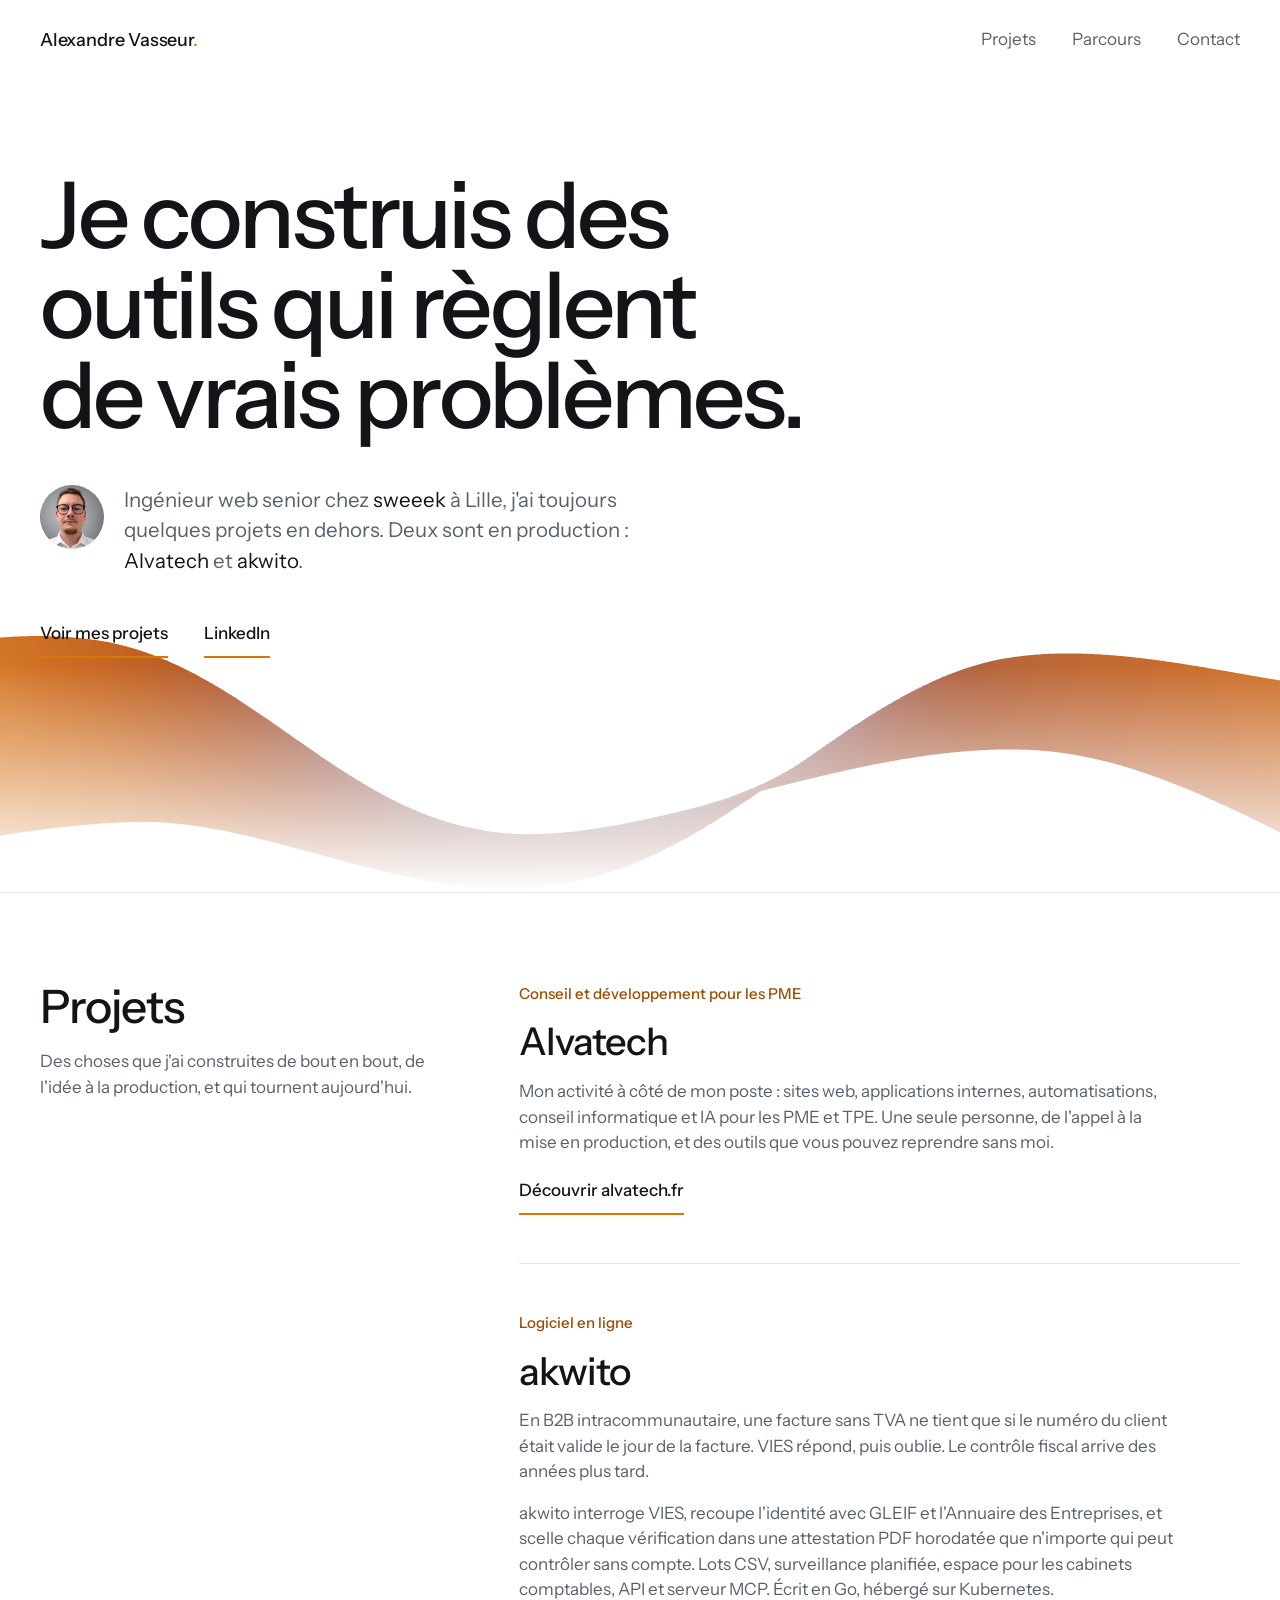
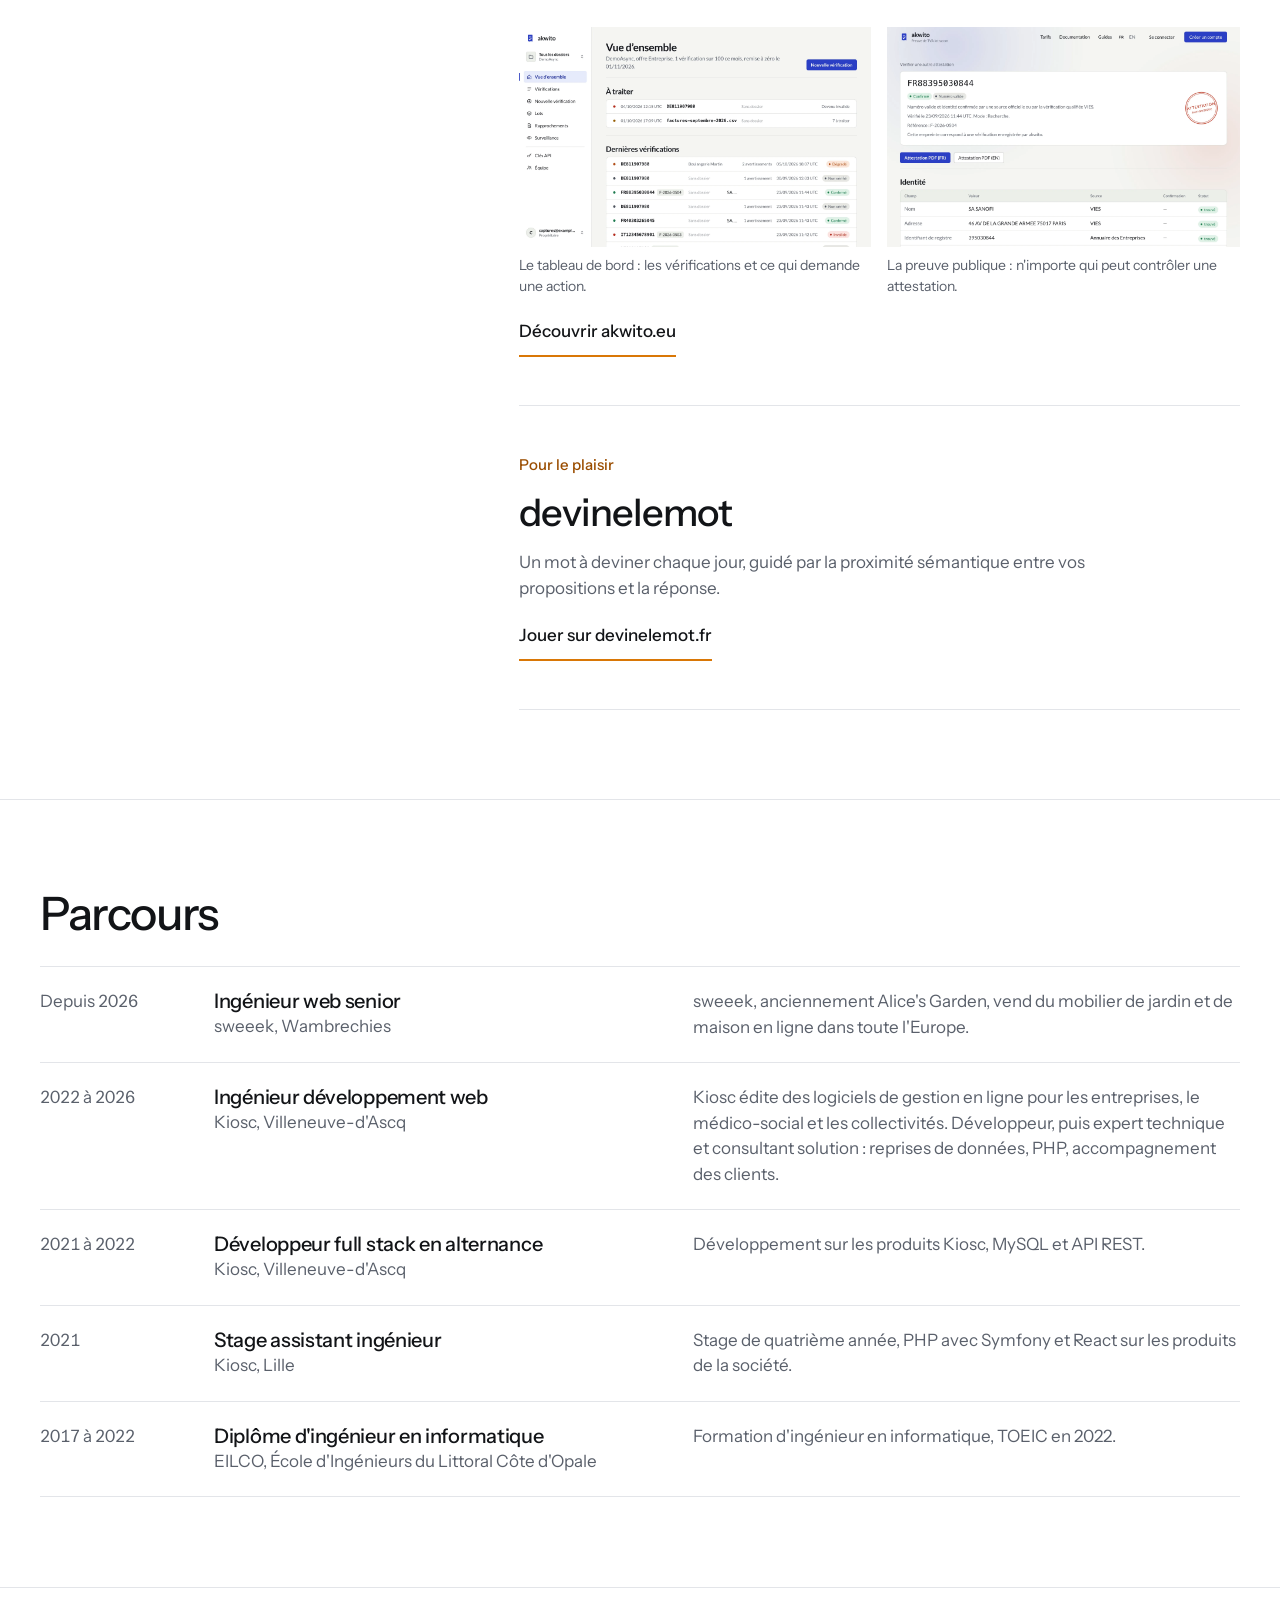
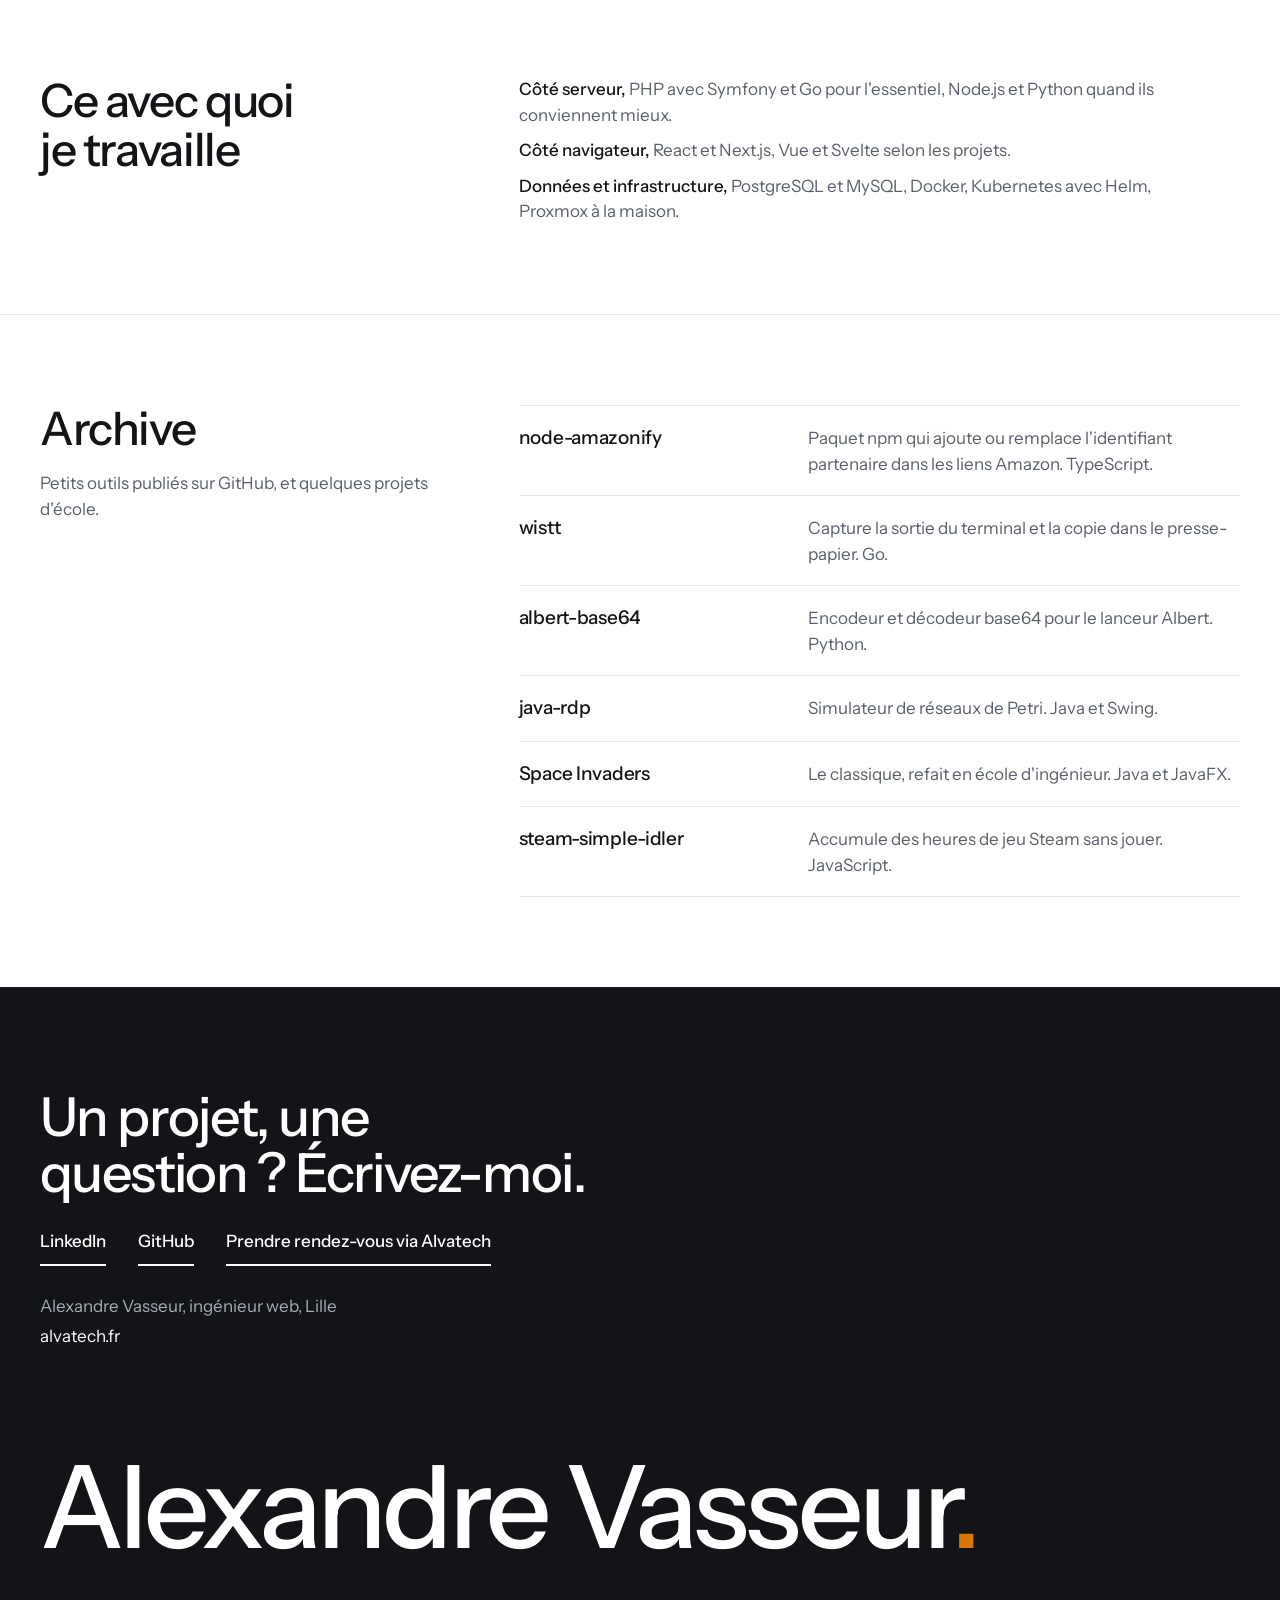
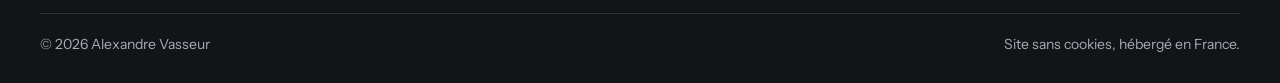
==== commit 757f144b: "feat(hero): ruban satiné à la couleur Alvatech, photo LinkedIn, sweeek en texte Même matière que sur" ====
--- a/index.html
+++ b/index.html
@@ -78,7 +78,7 @@
     <h1>Je construis des outils qui règlent de vrais problèmes.</h1>
     <div class="intro">
       <img src="img/avatar.webp" alt="" width="480" height="360">
-      <p>Ingénieur web senior chez <img class="co" src="img/sweeek.svg" alt="sweeek" width="1166" height="237"> à Lille, j'ai toujours quelques projets en dehors. Deux sont en production : <a href="https://alvatech.fr">Alvatech</a> et <a href="https://akwito.eu">akwito</a>.</p>
+      <p>Ingénieur web senior chez <a href="https://sweeek.fr">sweeek</a> à Lille, j'ai toujours quelques projets en dehors. Deux sont en production : <a href="https://alvatech.fr">Alvatech</a> et <a href="https://akwito.eu">akwito</a>.</p>
     </div>
     <div class="links">
       <a class="link" href="#projets">Voir mes projets</a>
@@ -132,7 +132,7 @@
       <ol class="cv">
         <li>
           <span class="yr">Depuis 2026</span>
-          <div><h3>Ingénieur web senior</h3><p class="org"><img class="co" src="img/sweeek.svg" alt="sweeek" width="1166" height="237">, Wambrechies</p></div>
+          <div><h3>Ingénieur web senior</h3><p class="org">sweeek, Wambrechies</p></div>
           <p>sweeek, anciennement Alice's Garden, vend du mobilier de jardin et de maison en ligne dans toute l'Europe.</p>
         </li>
         <li>
--- a/css/site.css
+++ b/css/site.css
@@ -45,7 +45,6 @@
 .intro img { width: 64px; height: 64px; border-radius: 50%; object-fit: cover; object-position: 50% 30%; }
 .intro p { font-size: clamp(17px, 1.6vw, 21px); color: var(--ink-2); }
 .intro p a { color: var(--ink); text-decoration: none; }
-.intro .co { display: inline-block; height: 0.72em; width: auto; vertical-align: -0.02em; margin: 0 0.08em; }
 @media (max-width: 720px) { .intro { gap: 14px; } .intro img { width: 48px; height: 48px; } }
 
 /* ——— Lien d'action ——— */
@@ -86,7 +85,6 @@
 .cv .yr { color: var(--ink-2); font-variant-numeric: tabular-nums; }
 .cv h3 { font-size: 20px; letter-spacing: -0.015em; line-height: 1.25; }
 .cv .org { color: var(--ink-2); }
-.cv .org .co { display: inline-block; height: 0.78em; width: auto; vertical-align: -0.04em; }
 .cv p { color: var(--ink-2); }
 
 /* ——— Outils, archive ——— */
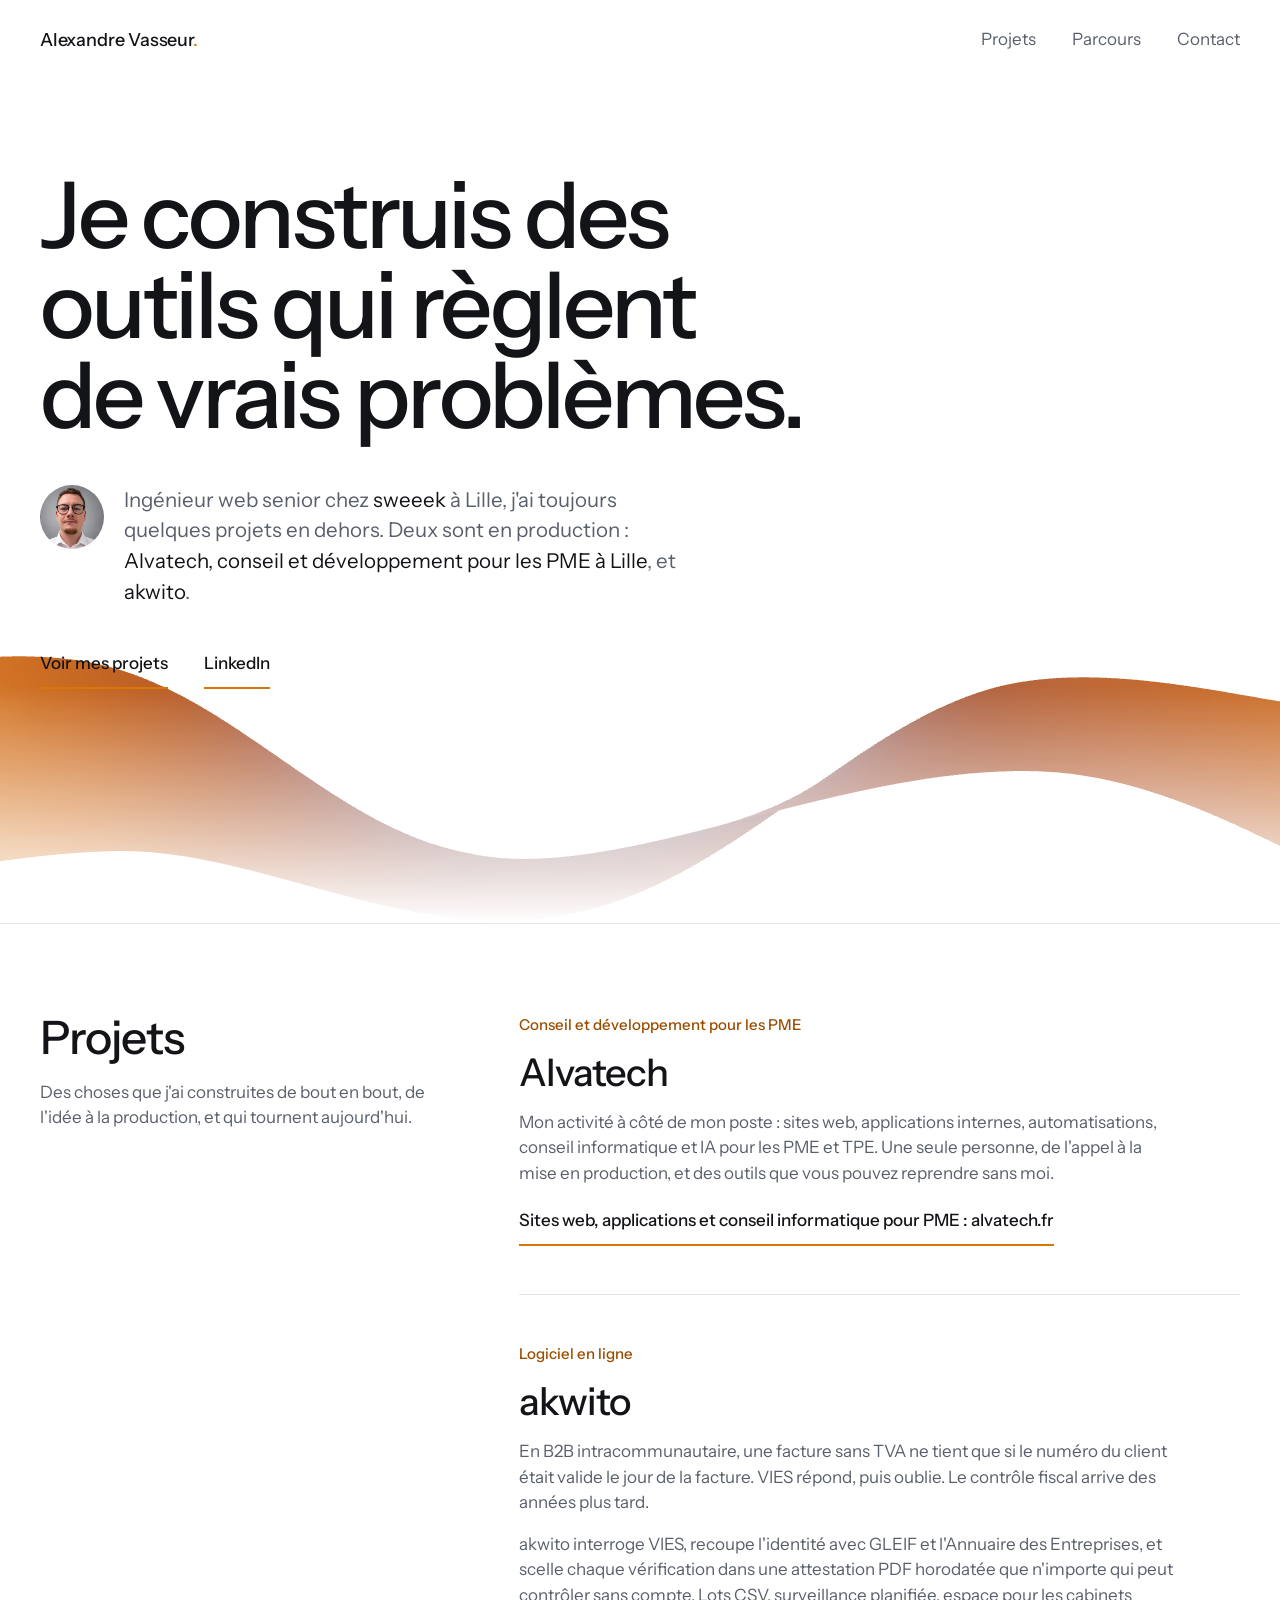
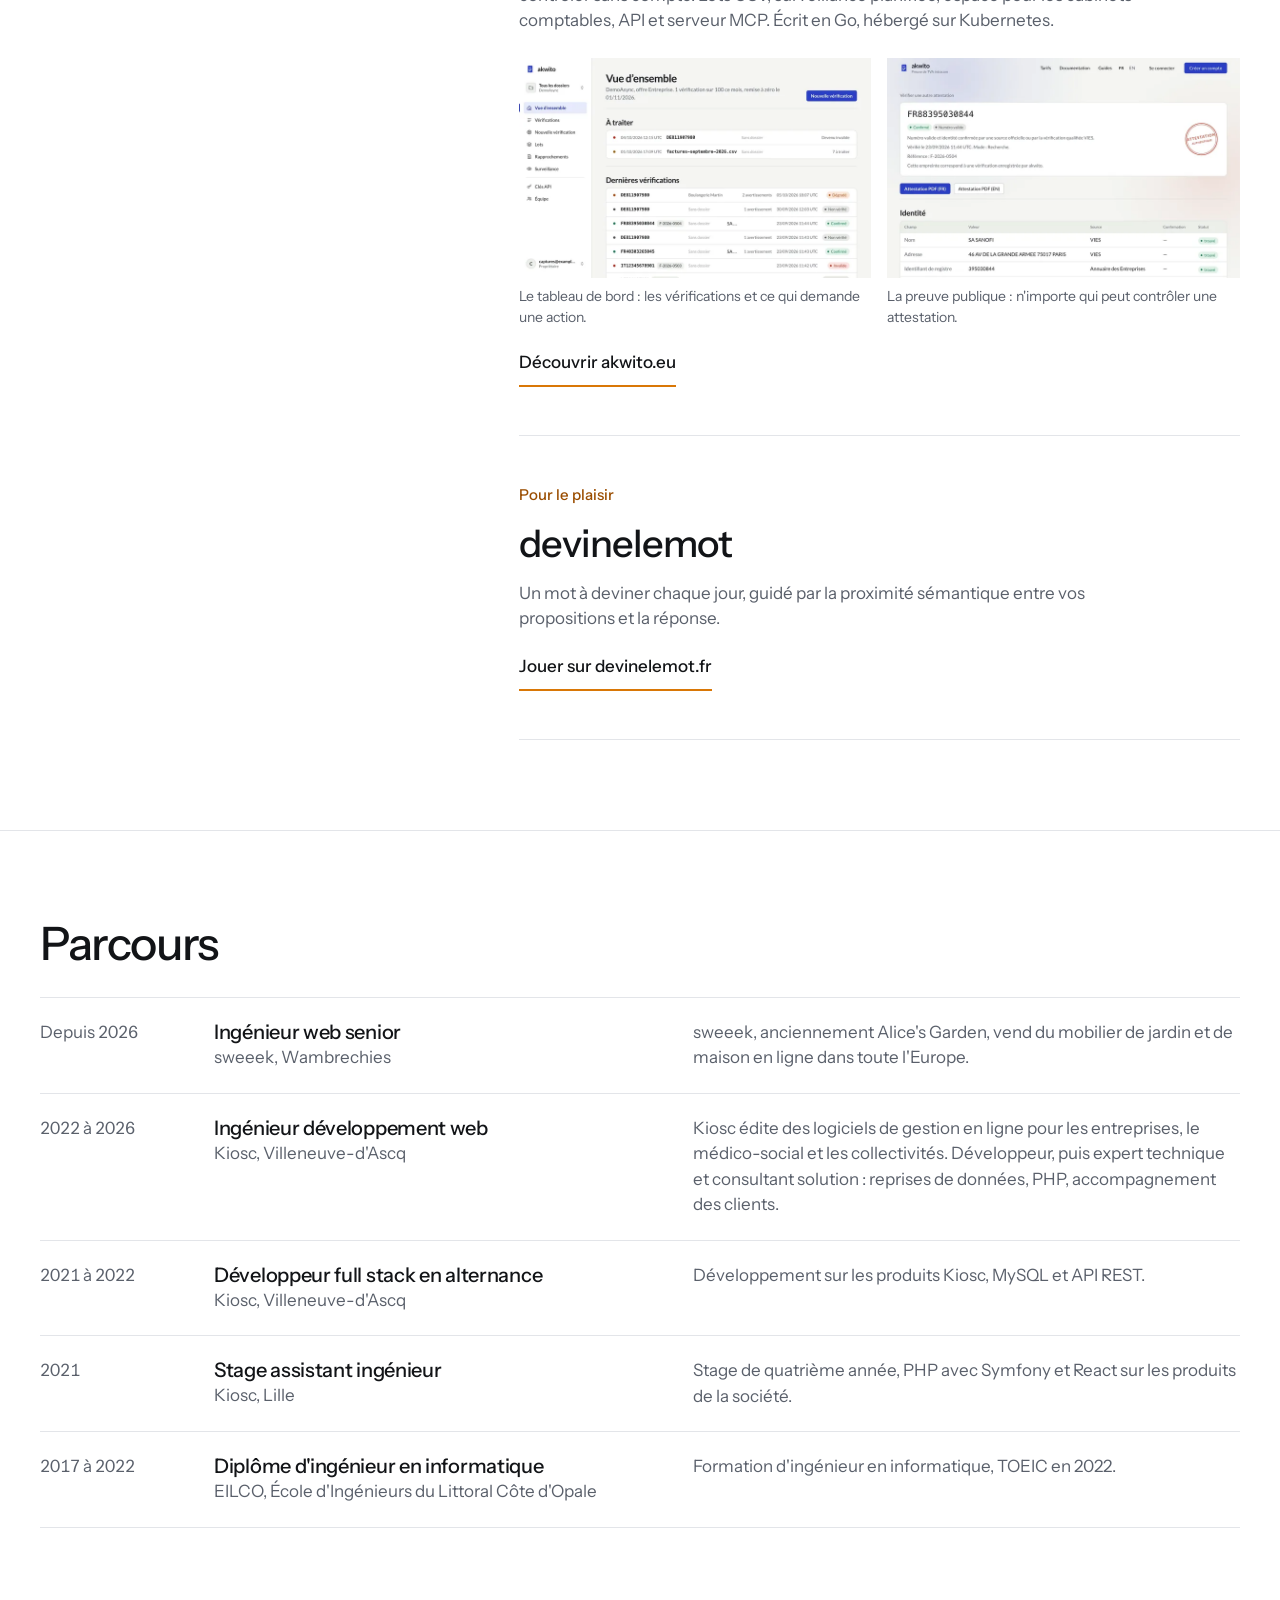
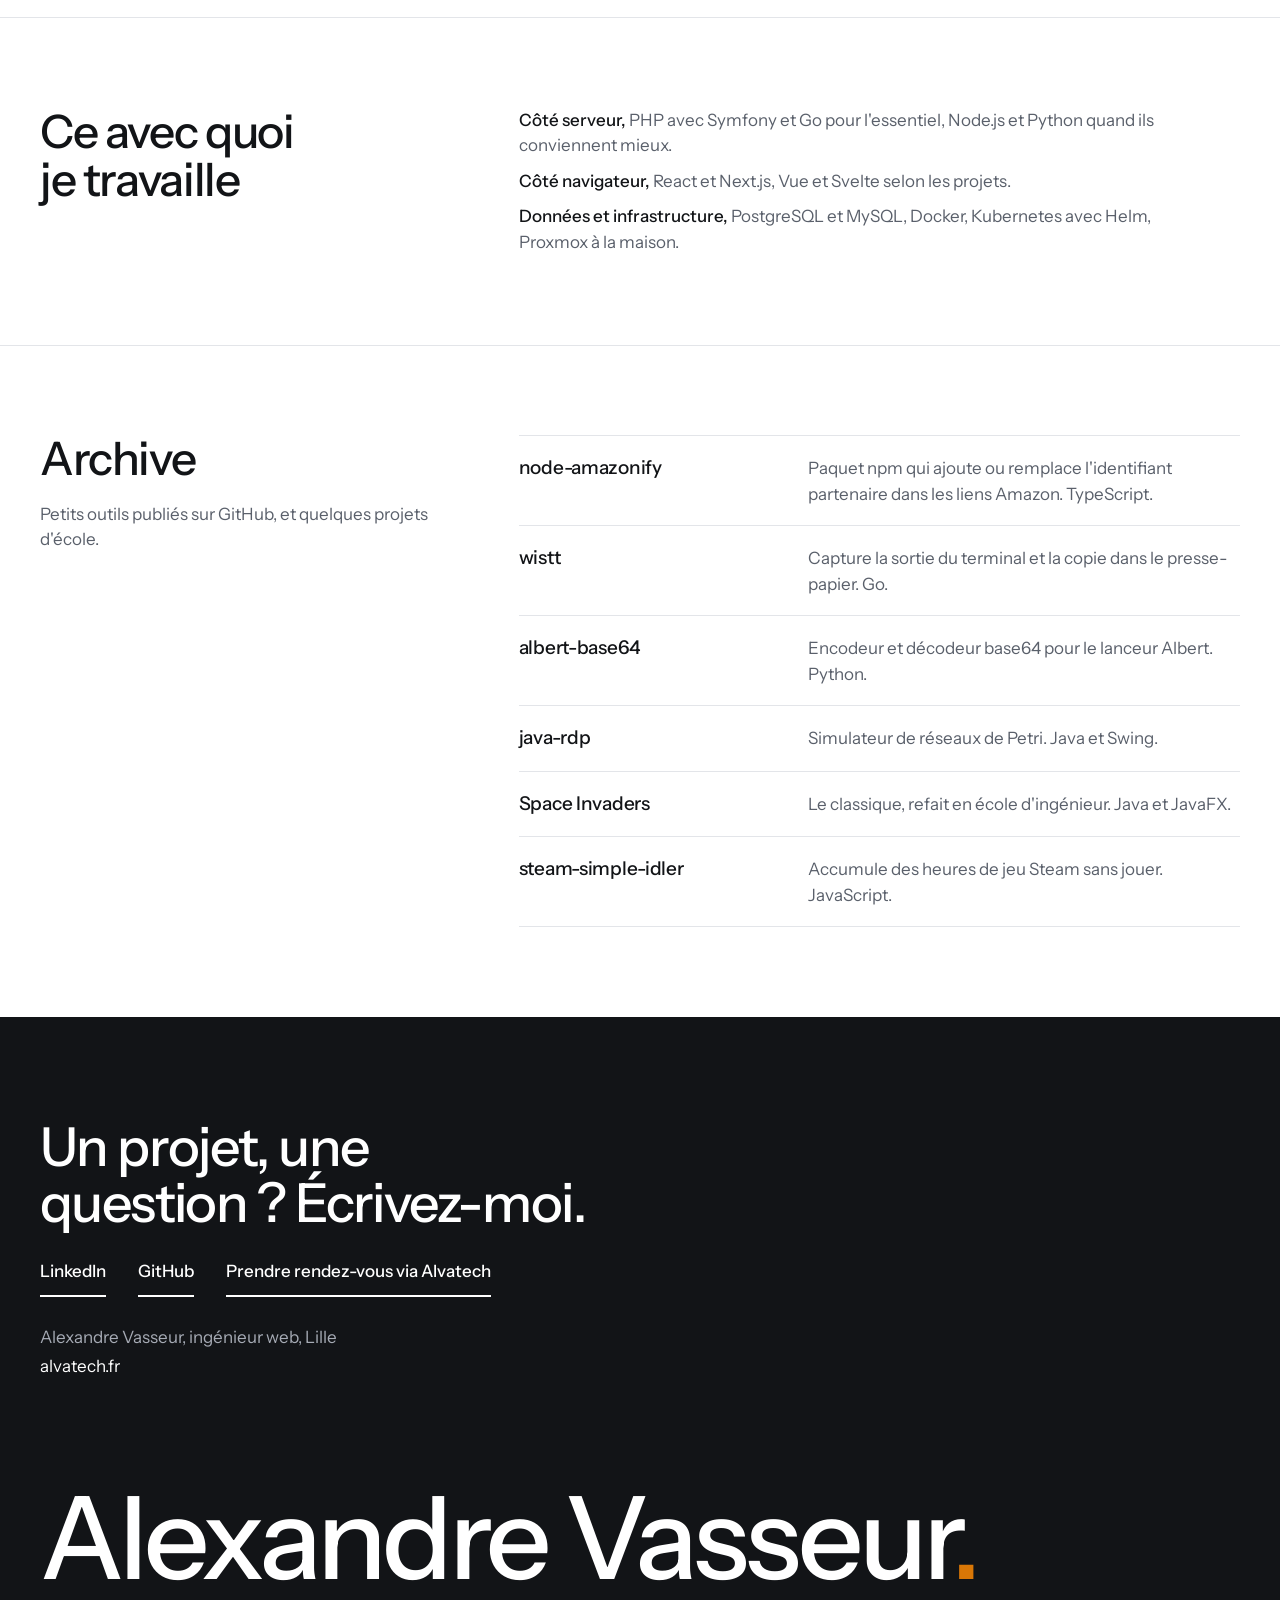
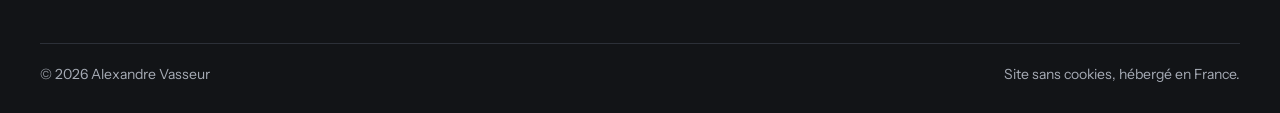
==== commit 67bf066a: "feat(seo): ruban différé et image fixe sur téléphone, favicons, images adaptées, ancres descriptives" ====
--- a/index.html
+++ b/index.html
@@ -22,7 +22,9 @@
 <meta name="twitter:title" content="Alexandre Vasseur, ingénieur web à Lille">
 <meta name="twitter:description" content="Ingénieur web senior chez sweeek. En dehors, je développe Alvatech et akwito.">
 <meta name="twitter:image" content="https://alexandre-vasseur.com/img/og.png">
-<link rel="icon" href="data:image/svg+xml,<svg xmlns=%22http://www.w3.org/2000/svg%22 viewBox=%220 0 24 24%22><rect x=%222%22 y=%222%22 width=%2220%22 height=%2220%22 rx=%223%22 fill=%22%23121417%22/><path d=%22M6 16L9.5 8L13 16M7.2 13.2H11.8%22 stroke=%22%23FFFFFF%22 stroke-width=%221.6%22 stroke-linecap=%22square%22 fill=%22none%22/><path d=%22M13 8L15.5 14L18 8%22 stroke=%22%23FFFFFF%22 stroke-width=%221.6%22 stroke-linecap=%22square%22 fill=%22none%22/><circle cx=%2218.6%22 cy=%2216%22 r=%221.5%22 fill=%22%23D97706%22/></svg>">
+<link rel="icon" href="/favicon.ico" sizes="48x48">
+<link rel="icon" href="/favicon.svg" type="image/svg+xml">
+<link rel="apple-touch-icon" href="/apple-touch-icon.png">
 <link rel="preload" href="fonts/instrument-sans-latin-wght.woff2" as="font" type="font/woff2" crossorigin>
 <link rel="stylesheet" href="css/site.css">
 <script type="application/ld+json">
@@ -73,12 +75,13 @@
 
 <header class="hero" id="hero">
   <canvas id="ribbon" aria-hidden="true"></canvas>
+  <img class="hero-still" src="img/ribbon-m.webp" alt="" width="824" height="1548" fetchpriority="low" decoding="async">
   <div class="hero-fallback" aria-hidden="true"></div>
   <div class="wrap claim" id="top">
     <h1>Je construis des outils qui règlent de vrais problèmes.</h1>
     <div class="intro">
       <img src="img/avatar.webp" alt="" width="480" height="360">
-      <p>Ingénieur web senior chez <a href="https://sweeek.fr">sweeek</a> à Lille, j'ai toujours quelques projets en dehors. Deux sont en production : <a href="https://alvatech.fr">Alvatech</a> et <a href="https://akwito.eu">akwito</a>.</p>
+      <p>Ingénieur web senior chez <a href="https://sweeek.fr">sweeek</a> à Lille, j'ai toujours quelques projets en dehors. Deux sont en production : <a href="https://alvatech.fr">Alvatech, conseil et développement pour les PME à Lille</a>, et <a href="https://akwito.eu">akwito</a>.</p>
     </div>
     <div class="links">
       <a class="link" href="#projets">Voir mes projets</a>
@@ -100,7 +103,7 @@
           <span class="what">Conseil et développement pour les PME</span>
           <h3><a href="https://alvatech.fr">Alvatech</a></h3>
           <p>Mon activité à côté de mon poste : sites web, applications internes, automatisations, conseil informatique et IA pour les PME et TPE. Une seule personne, de l'appel à la mise en production, et des outils que vous pouvez reprendre sans moi.</p>
-          <a class="link" href="https://alvatech.fr">Découvrir alvatech.fr</a>
+          <a class="link" href="https://alvatech.fr">Sites web, applications et conseil informatique pour PME : alvatech.fr</a>
         </article>
 
         <article class="project">
@@ -109,8 +112,8 @@
           <p>En B2B intracommunautaire, une facture sans TVA ne tient que si le numéro du client était valide le jour de la facture. VIES répond, puis oublie. Le contrôle fiscal arrive des années plus tard.</p>
           <p>akwito interroge VIES, recoupe l'identité avec GLEIF et l'Annuaire des Entreprises, et scelle chaque vérification dans une attestation PDF horodatée que n'importe qui peut contrôler sans compte. Lots CSV, surveillance planifiée, espace pour les cabinets comptables, API et serveur MCP. Écrit en Go, hébergé sur Kubernetes.</p>
           <div class="shots">
-            <figure><img src="img/akwito-app.webp" alt="Tableau de bord akwito : vérifications récentes et éléments à traiter" width="2400" height="1500" loading="lazy" decoding="async"><figcaption>Le tableau de bord : les vérifications et ce qui demande une action.</figcaption></figure>
-            <figure><img src="img/akwito-preuve.webp" alt="Page publique de preuve d'une attestation akwito" width="2400" height="1500" loading="lazy" decoding="async"><figcaption>La preuve publique : n'importe qui peut contrôler une attestation.</figcaption></figure>
+            <figure><img src="img/akwito-app-740.webp" srcset="img/akwito-app-740.webp 740w, img/akwito-app-1480.webp 1480w" sizes="(min-width: 860px) 36vw, calc(100vw - 40px)" alt="Tableau de bord akwito : vérifications récentes et éléments à traiter" width="1480" height="925" loading="lazy" decoding="async"><figcaption>Le tableau de bord : les vérifications et ce qui demande une action.</figcaption></figure>
+            <figure><img src="img/akwito-preuve-740.webp" srcset="img/akwito-preuve-740.webp 740w, img/akwito-preuve-1480.webp 1480w" sizes="(min-width: 860px) 36vw, calc(100vw - 40px)" alt="Page publique de preuve d'une attestation akwito" width="1480" height="925" loading="lazy" decoding="async"><figcaption>La preuve publique : n'importe qui peut contrôler une attestation.</figcaption></figure>
           </div>
           <a class="link" href="https://akwito.eu">Découvrir akwito.eu</a>
         </article>
@@ -208,8 +211,19 @@
   </div>
 </footer>
 
-<script src="js/vendor/three.min.js" defer></script>
-<script src="js/ribbon.js" defer></script>
+<script>
+/* Le ruban (three.js, 600 Ko) arrive après tout le reste : la page est lisible et cliquable avant lui. */
+window.addEventListener('load', function () {
+  // Sur téléphone, le ruban est une image fixe (.hero-still) : pas de WebGL, pas de script.
+  if (!window.matchMedia('(min-width: 700px)').matches) return;
+  function go() {
+    var s = document.createElement('script'); s.src = 'js/vendor/three.min.js';
+    s.onload = function () { var r = document.createElement('script'); r.src = 'js/ribbon.js'; document.body.appendChild(r); };
+    document.body.appendChild(s);
+  }
+  if ('requestIdleCallback' in window) { requestIdleCallback(go, { timeout: 2000 }); } else { setTimeout(go, 200); }
+});
+</script>
 <script defer src="/s/s.js" data-website-id="b681cfbf-41f2-5dde-9bf3-c010bb9ef092"></script>
 </body>
 </html>
--- a/css/site.css
+++ b/css/site.css
@@ -34,11 +34,14 @@
 /* ——— Hero avec ruban ——— */
 .hero { position: relative; overflow: hidden; min-height: calc(92svh - 80px); display: grid; align-content: start; }
 @media (max-width: 720px) { .hero { min-height: calc(92svh - 68px); } }
-.hero canvas, .hero-fallback { position: absolute; inset: 0; width: 100%; height: 100%; pointer-events: none; }
-.hero canvas { -webkit-mask-image: linear-gradient(#000 72%, transparent 100%); mask-image: linear-gradient(#000 72%, transparent 100%); }
+.hero canvas, .hero-still, .hero-fallback { position: absolute; inset: 0; width: 100%; height: 100%; pointer-events: none; }
+/* Téléphone : rendu fixe du ruban en image, three.js n'est pas chargé. */
+.hero-still { display: none; object-fit: cover; object-position: 50% 100%; }
+@media (max-width: 699px) { .hero-still { display: block; } .hero canvas { display: none; } }
+.hero canvas, .hero-still { -webkit-mask-image: linear-gradient(#000 72%, transparent 100%); mask-image: linear-gradient(#000 72%, transparent 100%); }
 .hero-fallback { display: none; background: radial-gradient(55% 45% at 80% 75%, rgba(217, 119, 6, .2), transparent 70%); }
 .hero.no-gl .hero-fallback { display: block; }
-.hero.no-gl canvas { display: none; }
+.hero.no-gl canvas, .hero.no-gl .hero-still { display: none; }
 .hero .claim { position: relative; z-index: 1; width: 100%; padding-block: clamp(40px, 7vw, 96px) clamp(48px, 26vh, 260px); display: grid; gap: clamp(28px, 4vw, 44px); }
 .hero h1 { font-size: clamp(42px, 7.2vw, 96px); line-height: 0.98; letter-spacing: -0.035em; max-width: 13ch; }
 .intro { display: grid; grid-template-columns: auto minmax(0, 1fr); gap: 20px; align-items: start; max-width: 60ch; }
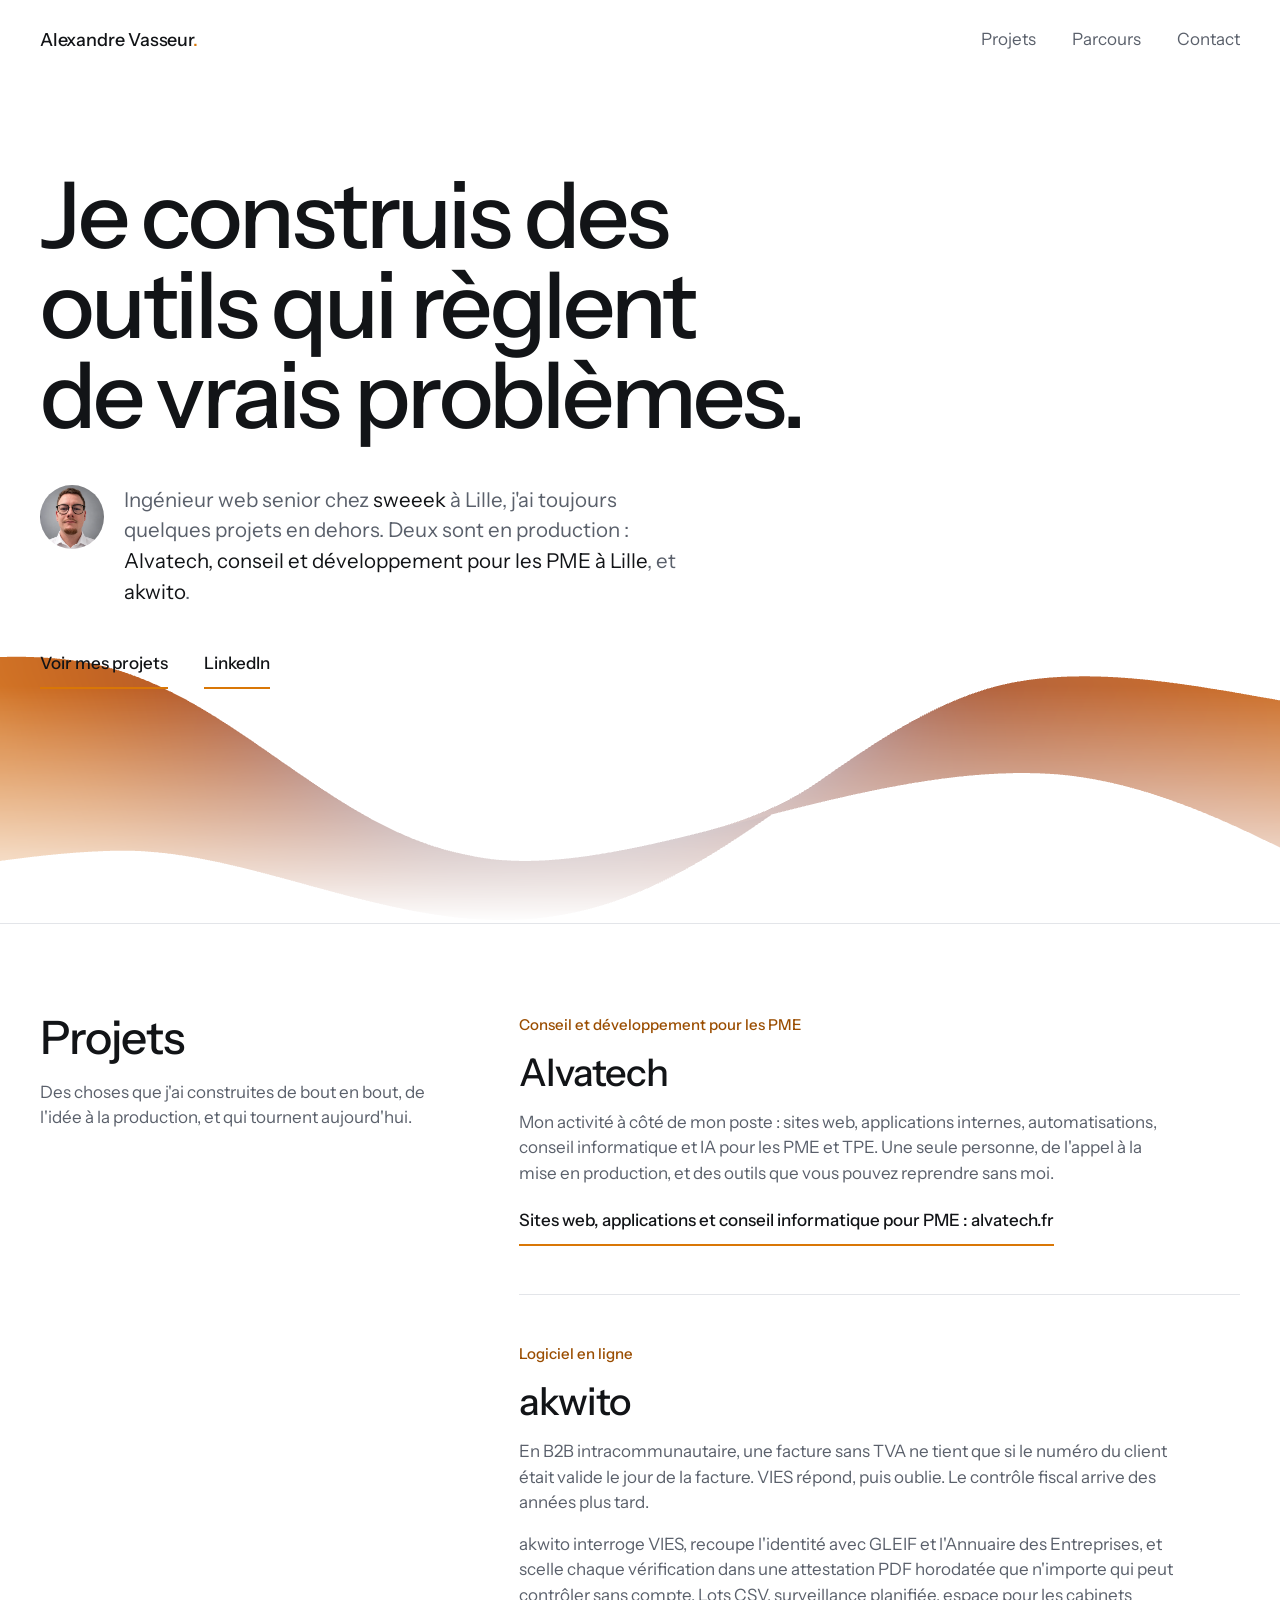
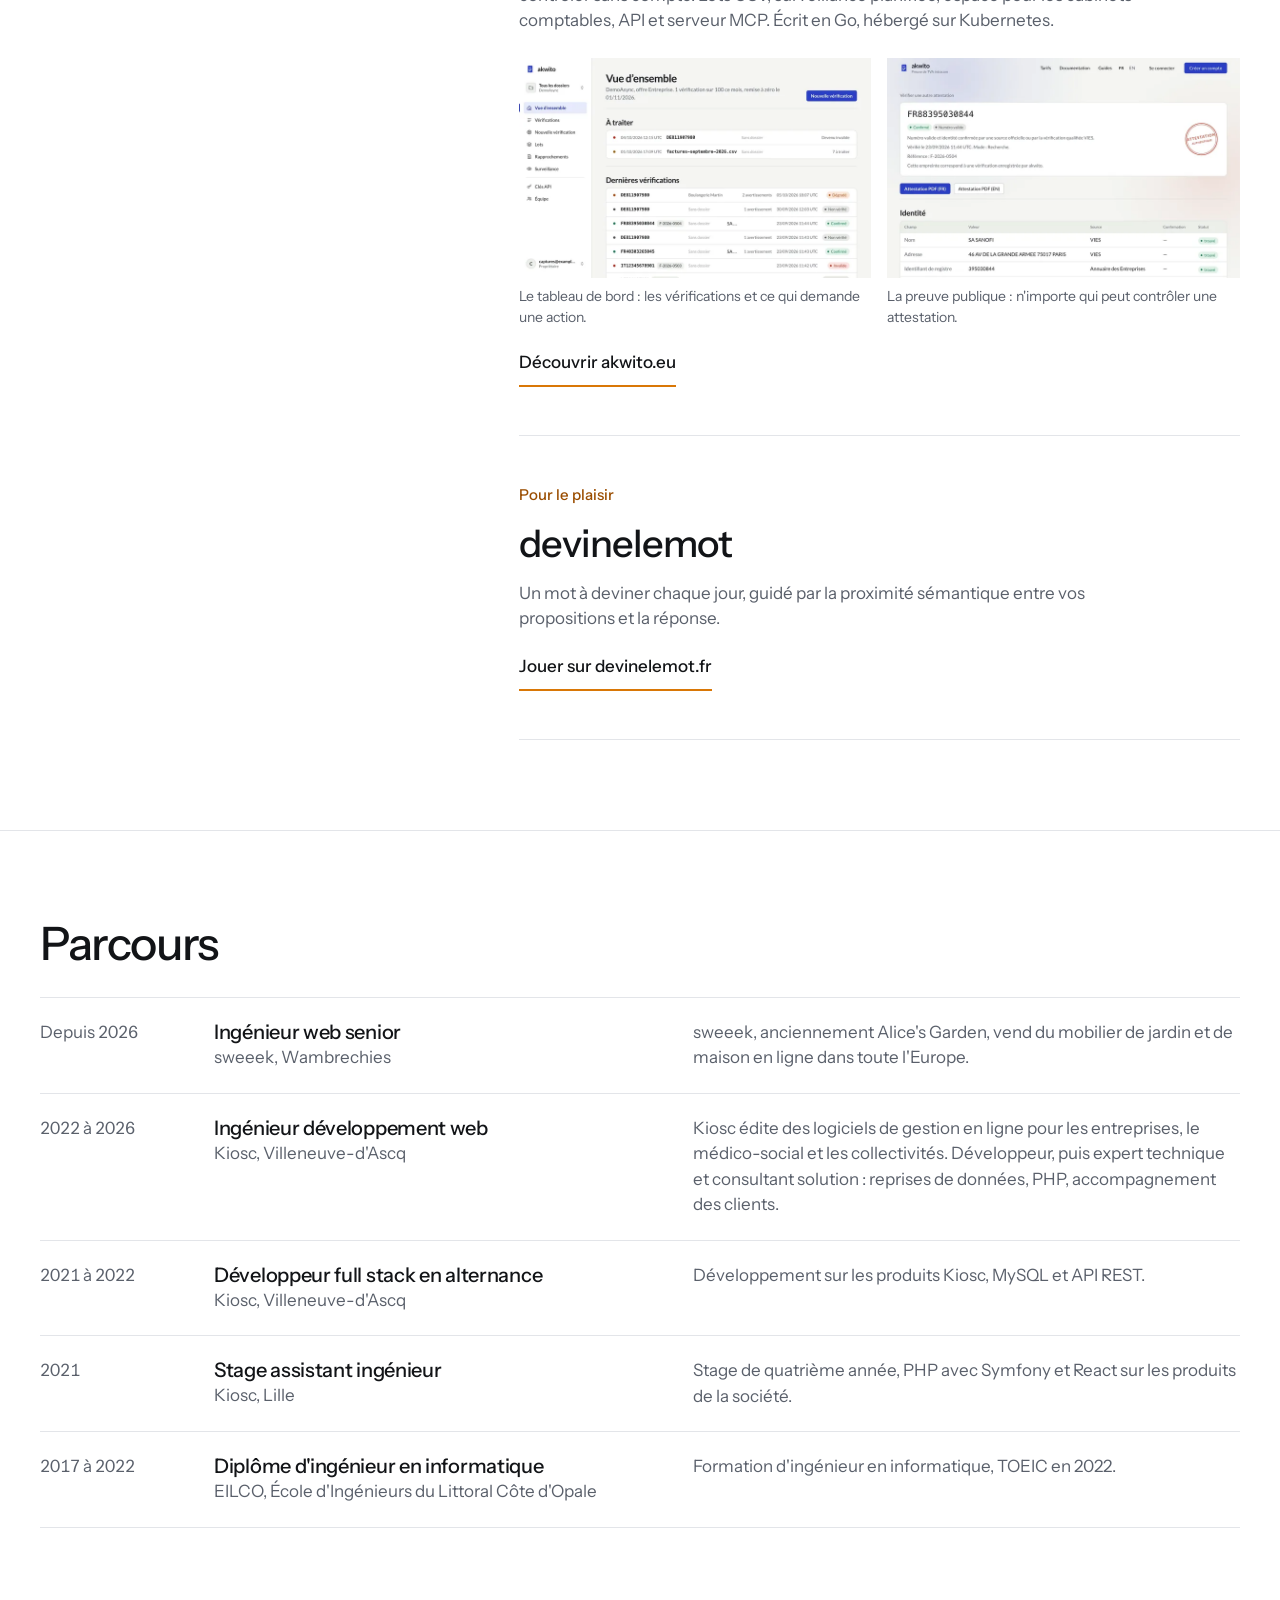
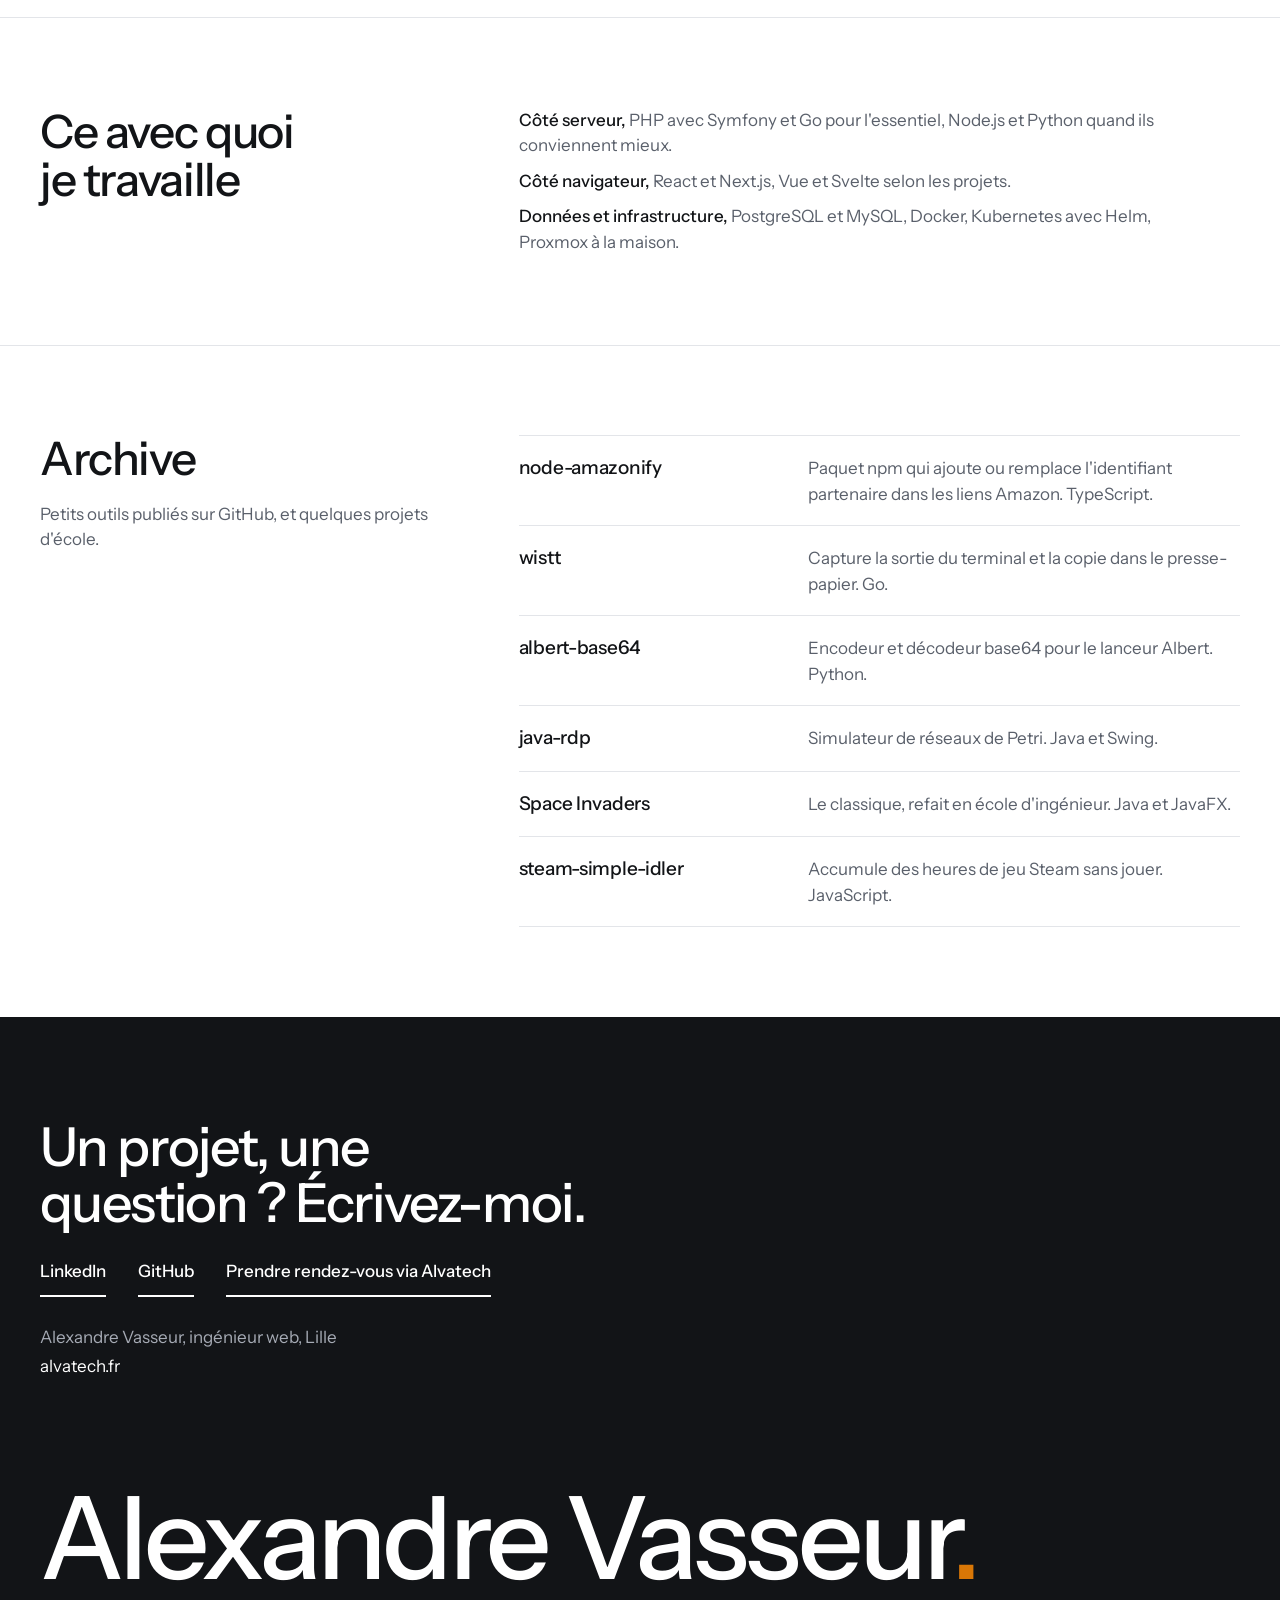
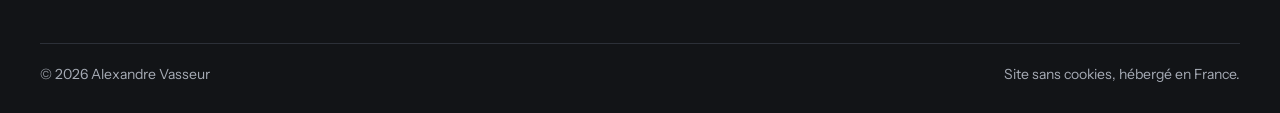
==== commit 7432c0f5: "fix(hero): cadrage mobile du ruban et nouvelle image fixe Sur écran étroit la caméra ne voyait qu'un" ====
--- a/index.html
+++ b/index.html
@@ -75,7 +75,7 @@
 
 <header class="hero" id="hero">
   <canvas id="ribbon" aria-hidden="true"></canvas>
-  <img class="hero-still" src="img/ribbon-m.webp" alt="" width="824" height="1548" fetchpriority="low" decoding="async">
+  <img class="hero-still" src="img/ribbon-m.webp" alt="" width="780" height="1418" fetchpriority="low" decoding="async">
   <div class="hero-fallback" aria-hidden="true"></div>
   <div class="wrap claim" id="top">
     <h1>Je construis des outils qui règlent de vrais problèmes.</h1>
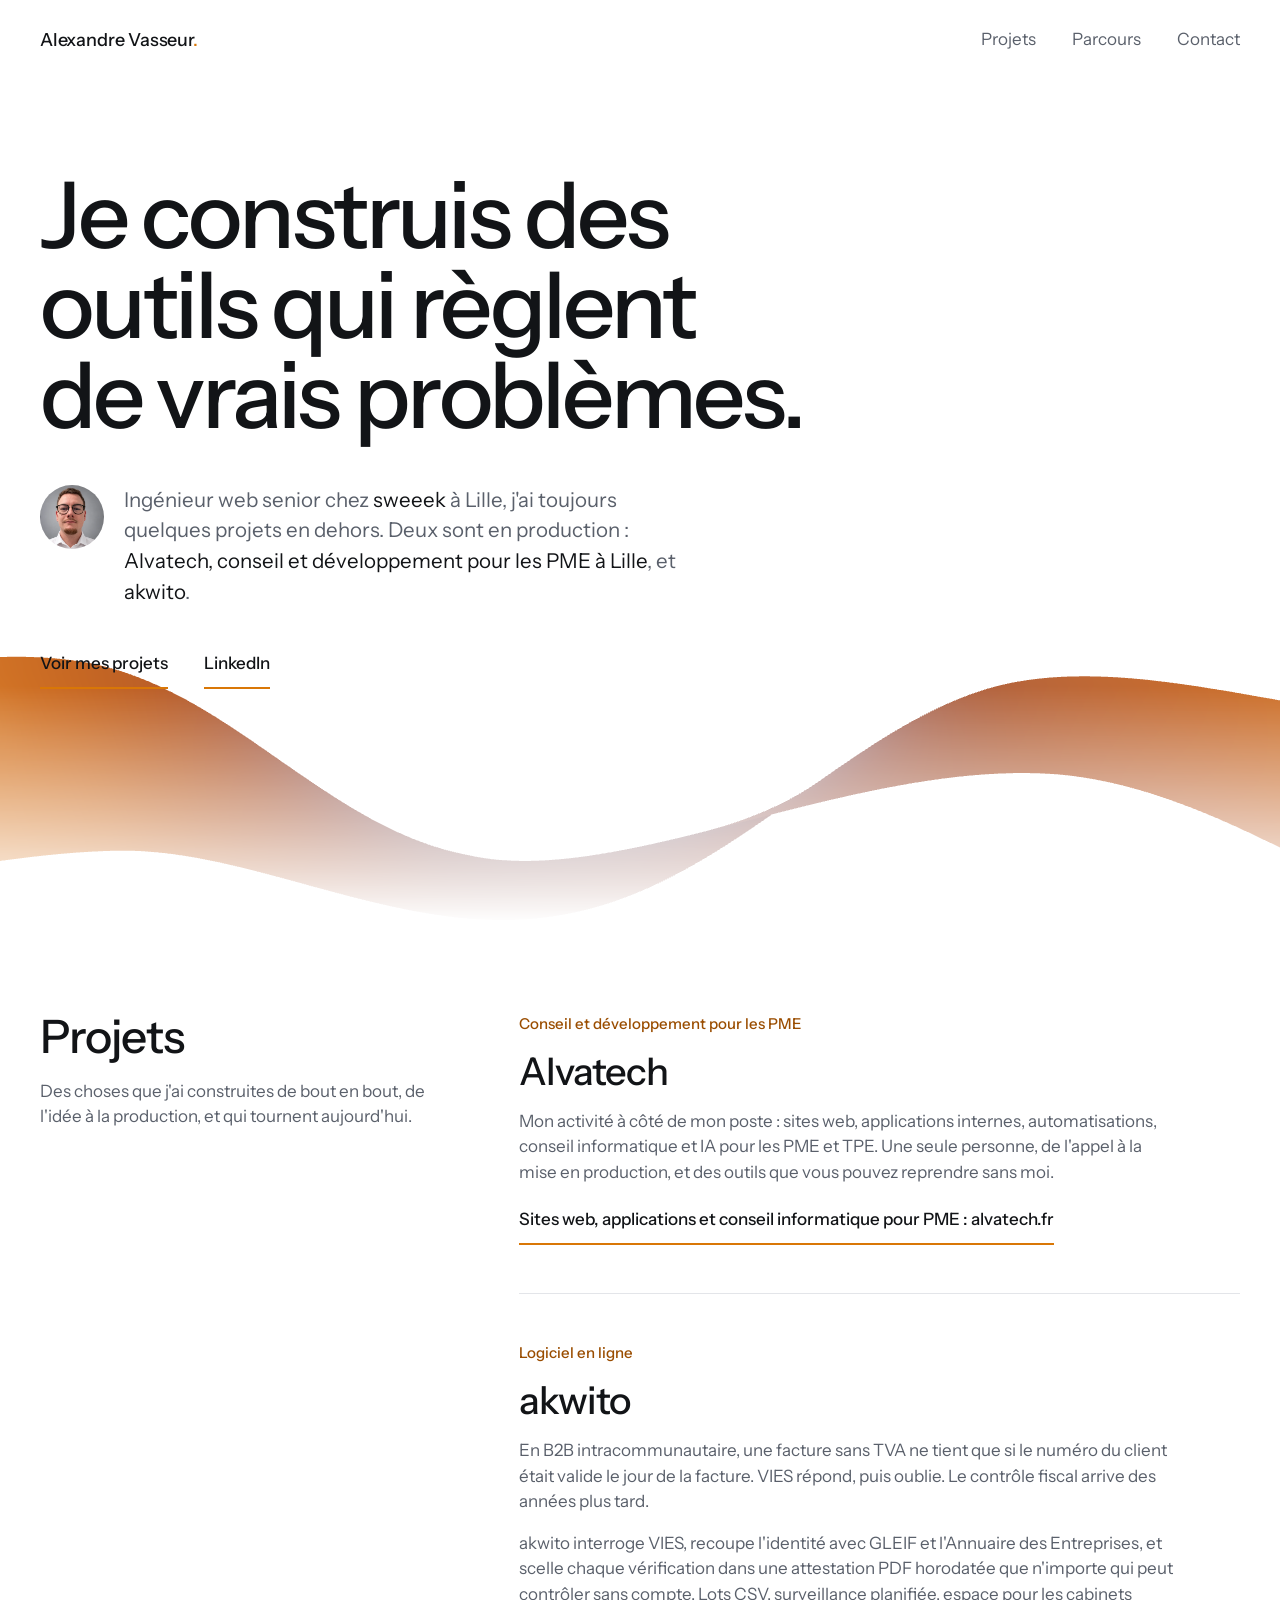
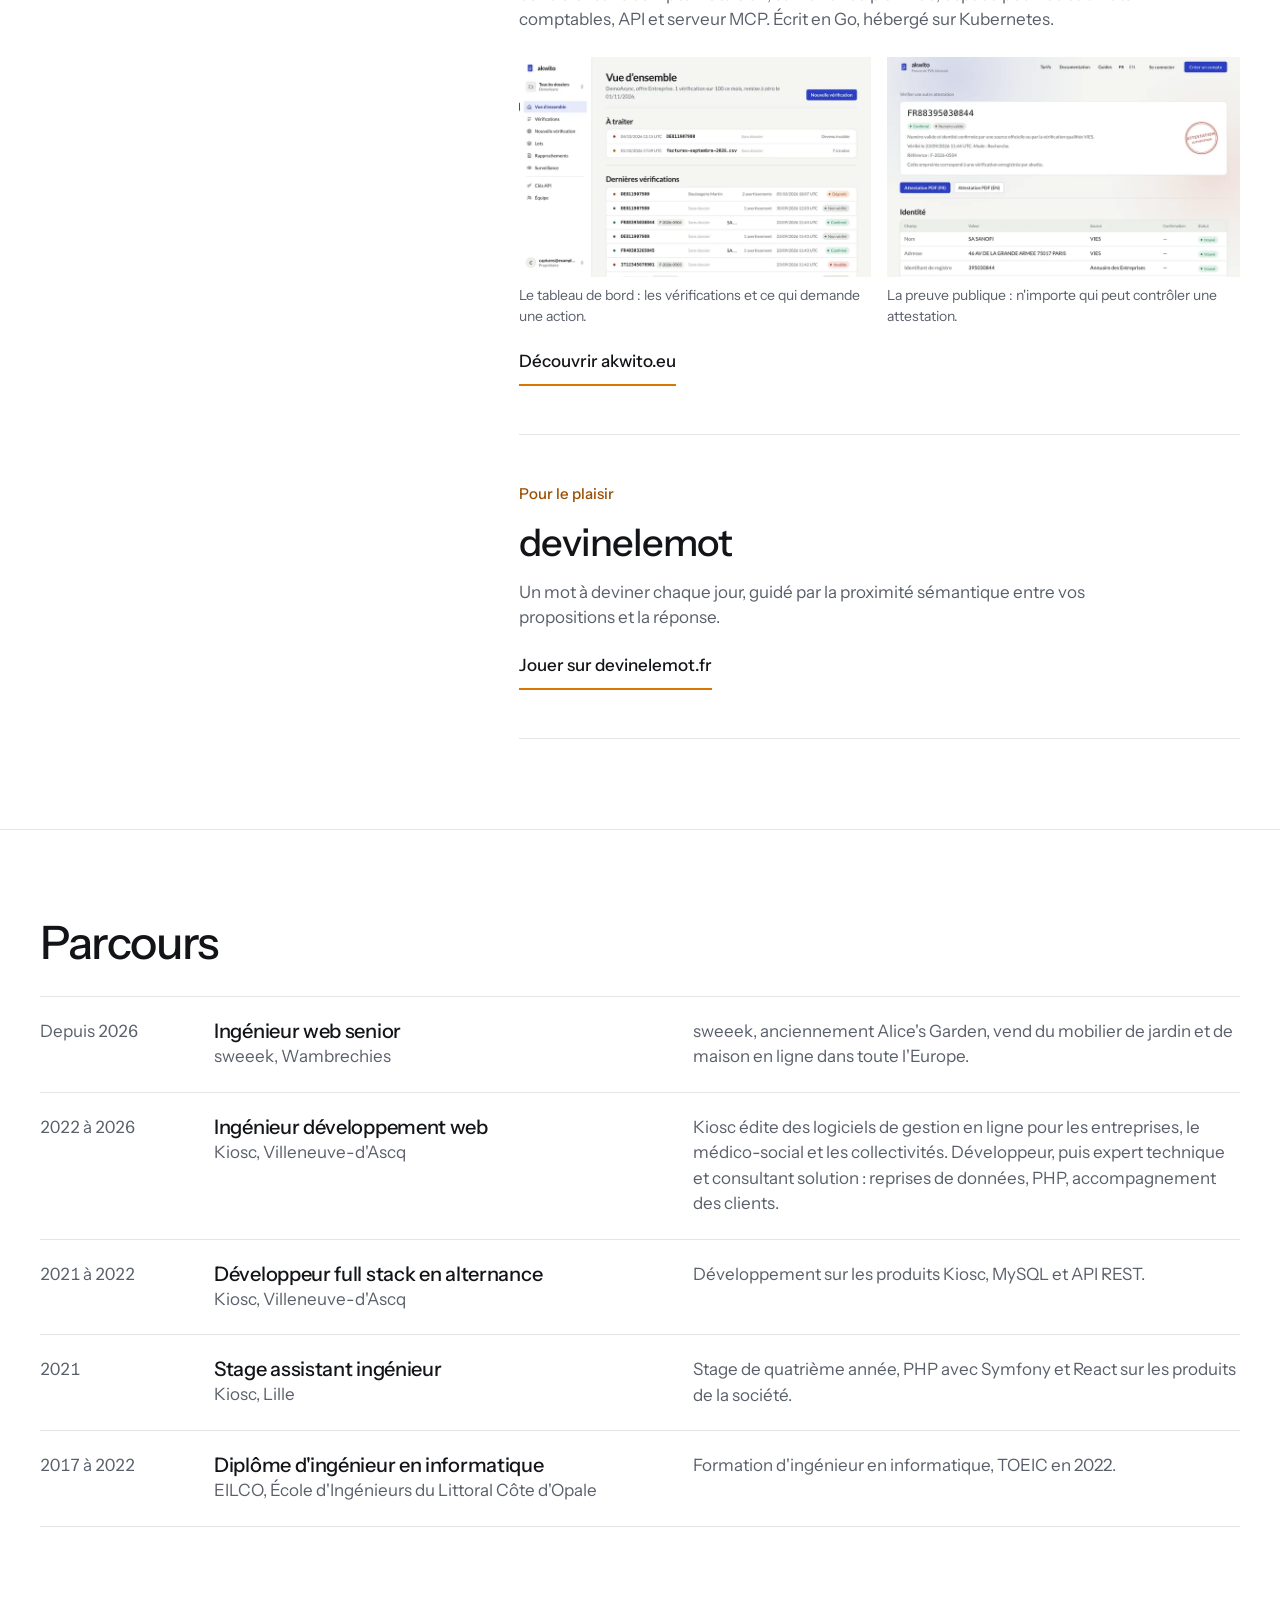
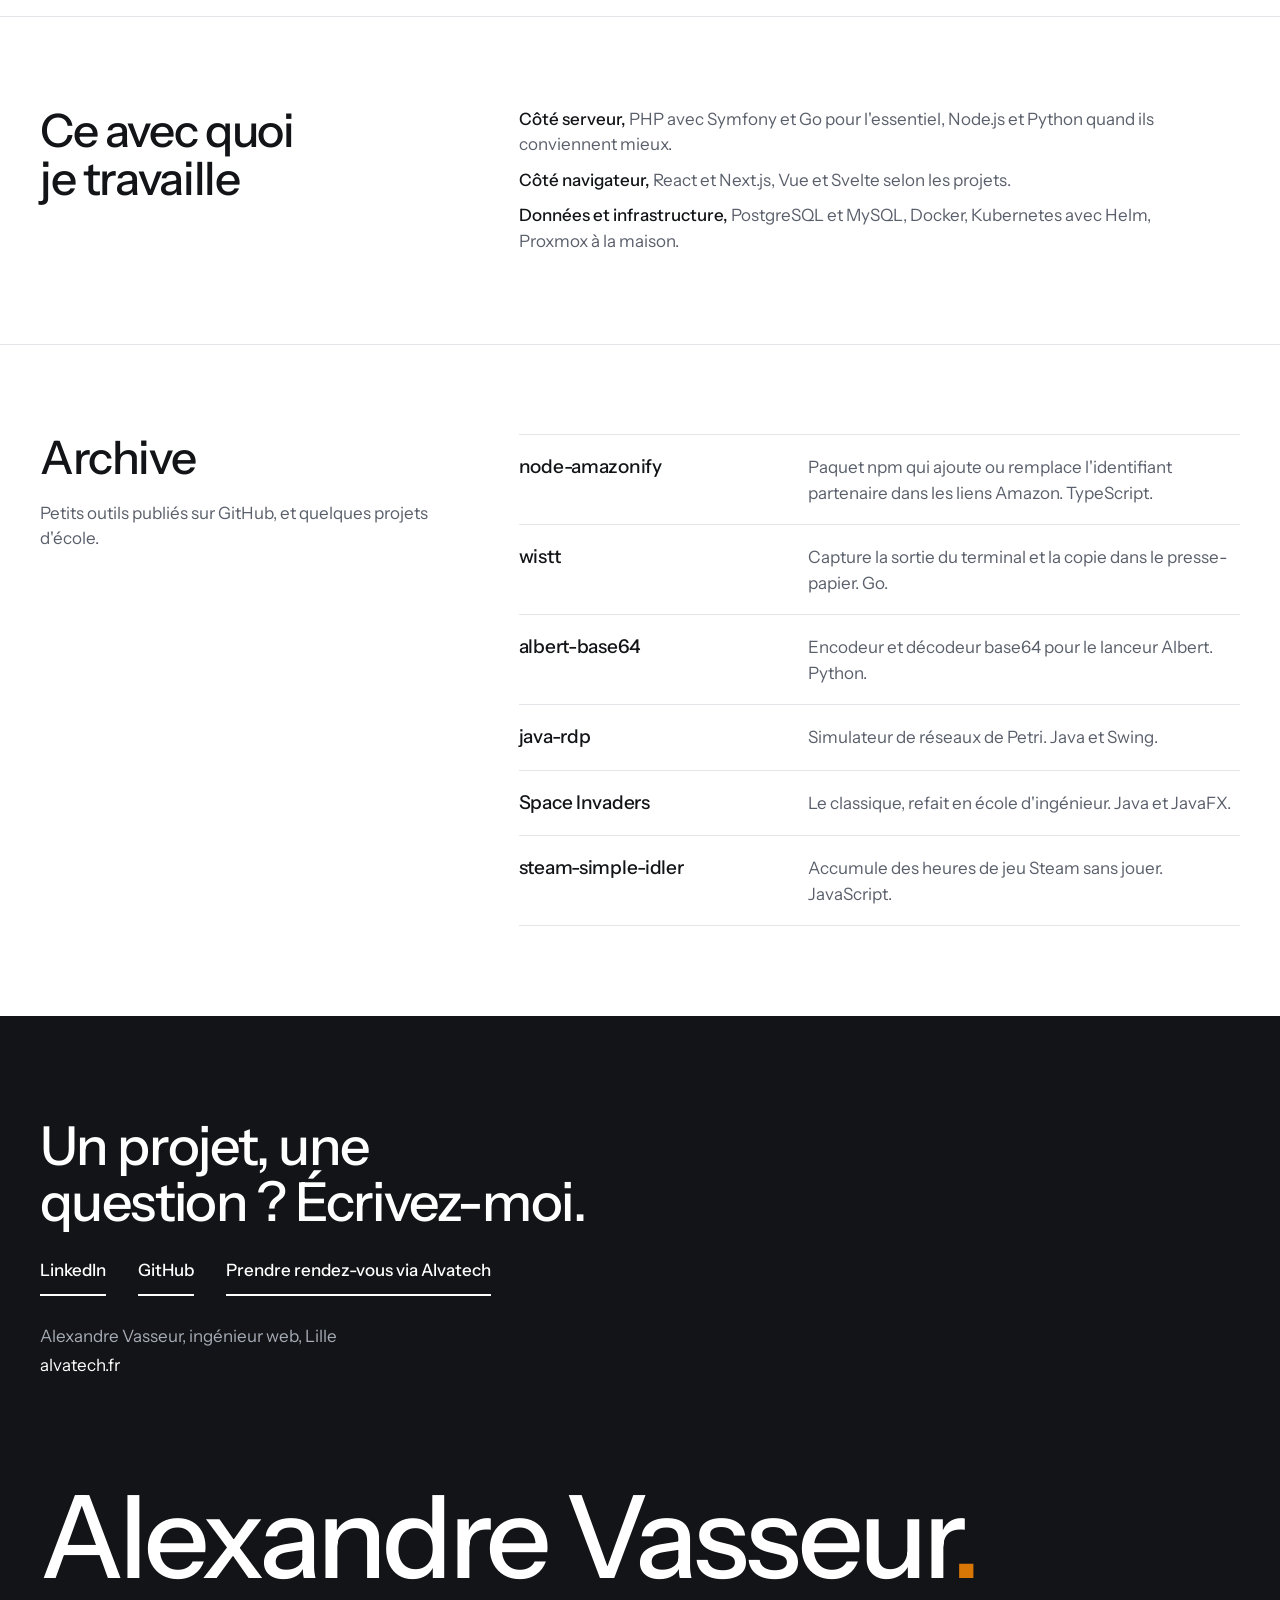
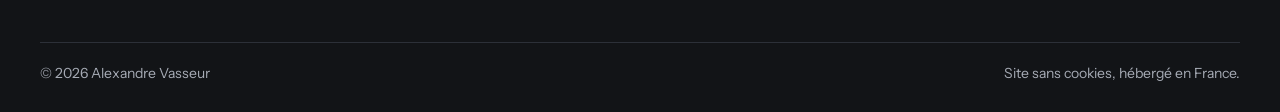
==== commit 2714a005: "fix(hero): image fixe du ruban nommée par empreinte, le cache long la gardait Les images sont en cac" ====
--- a/index.html
+++ b/index.html
@@ -75,7 +75,7 @@
 
 <header class="hero" id="hero">
   <canvas id="ribbon" aria-hidden="true"></canvas>
-  <img class="hero-still" src="img/ribbon-m.webp" alt="" width="780" height="1418" fetchpriority="low" decoding="async">
+  <img class="hero-still" src="img/ribbon-m-22a3ea25.webp" alt="" width="780" height="1418" fetchpriority="low" decoding="async">
   <div class="hero-fallback" aria-hidden="true"></div>
   <div class="wrap claim" id="top">
     <h1>Je construis des outils qui règlent de vrais problèmes.</h1>
--- a/css/site.css
+++ b/css/site.css
@@ -57,6 +57,8 @@
 
 /* ——— Sections ——— */
 .section { border-top: 1px solid var(--line); }
+/* Pas de filet juste sous le ruban : la première section suit le hero sans trait. */
+.hero + main > .section:first-child { border-top: 0; }
 .section > .wrap { padding-block: clamp(48px, 7vw, 96px); display: grid; gap: 28px; }
 .section h2 { font-size: clamp(30px, 3.6vw, 48px); line-height: 1.05; }
 .split { display: grid; gap: 36px; }
